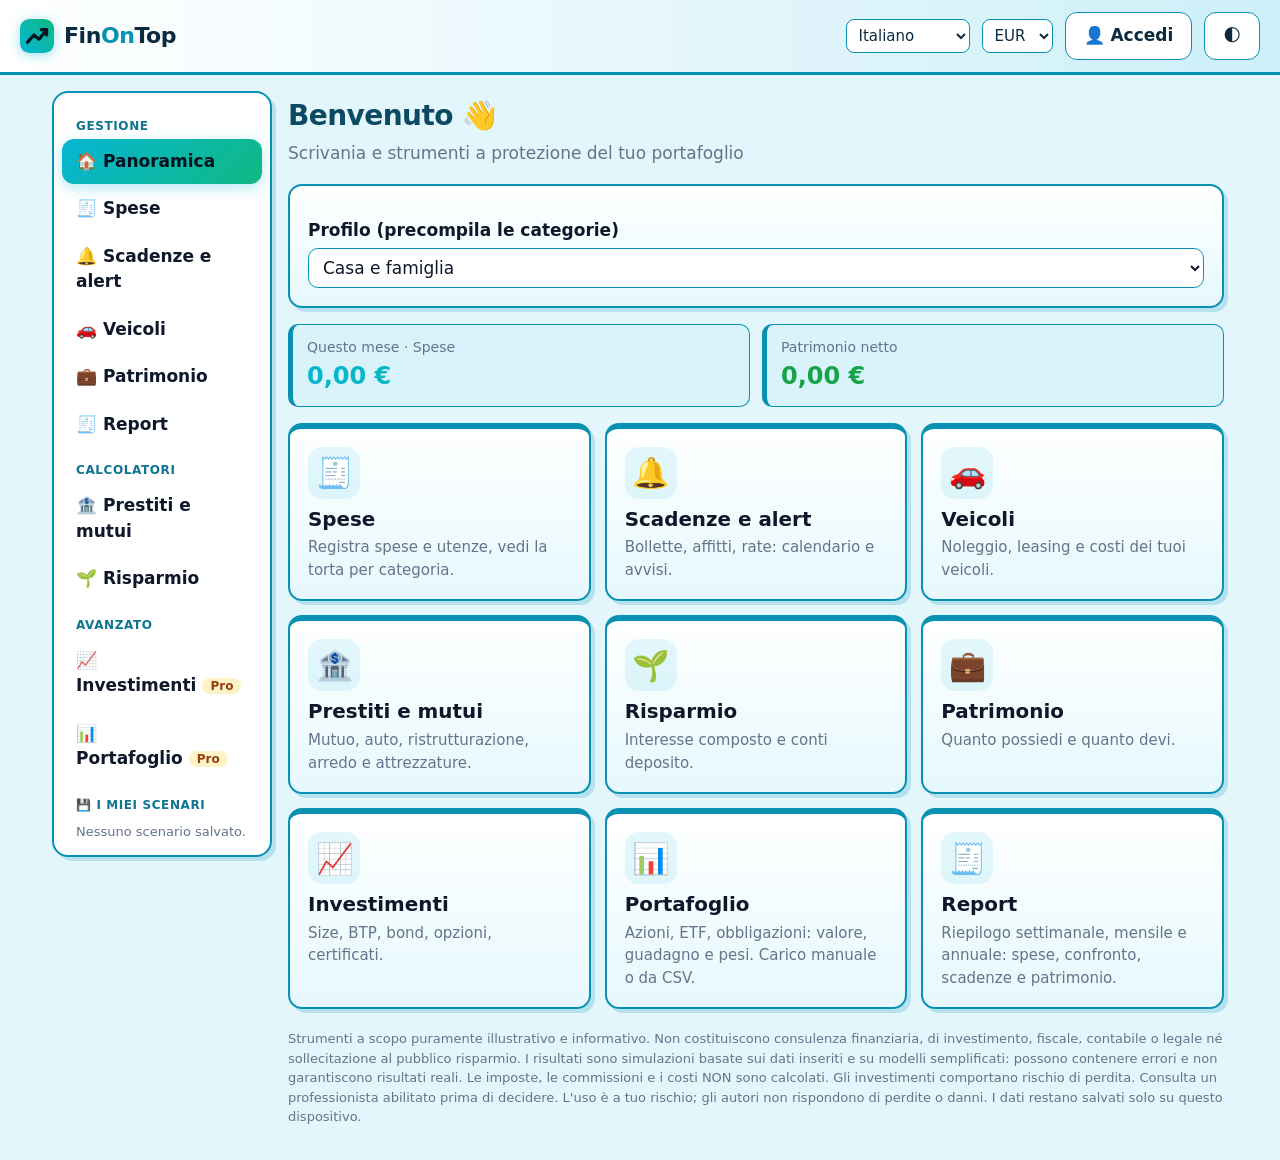
==== index.html @ a634c620 "Cache-busting asset" ====
<!doctype html>
<html lang="it"><head><meta charset="utf-8"><meta name="viewport" content="width=device-width,initial-scale=1">
<title>FinOnTop</title><link rel="icon" href="data:image/svg+xml,%3Csvg xmlns=%27http://www.w3.org/2000/svg%27 viewBox=%270 0 32 32%27%3E%3Cdefs%3E%3ClinearGradient id=%27g%27 x1=%270%27 y1=%271%27 x2=%271%27 y2=%270%27%3E%3Cstop offset=%270%27 stop-color=%27%2306b6d4%27/%3E%3Cstop offset=%271%27 stop-color=%27%2310b981%27/%3E%3C/linearGradient%3E%3C/defs%3E%3Crect width=%2732%27 height=%2732%27 rx=%279%27 fill=%27url(%23g)%27/%3E%3Cpath d=%27M7 22l6-7 5 4 7-9M20 10h5v5%27 stroke=%27%23041421%27 stroke-width=%273%27 fill=%27none%27 stroke-linecap=%27round%27 stroke-linejoin=%27round%27/%3E%3C/svg%3E"><meta name="theme-color" content="#050b16"><link rel="stylesheet" href="assets/app.css?v=20261022b"></head><body>
<header><a class="logo" href="#/home" id="logo"></a><div class="tick" aria-label="slogan"><span id="tk"></span></div>
<select id="hl" aria-label="Lingua"><option value="it">Italiano</option><option value="en">English</option><option value="es">Español</option><option value="de">Deutsch</option><option value="pl">Polski</option><option value="sv">Svenska</option><option value="nl">Nederlands</option><option value="fi">Suomi</option><option value="fr">Français</option><option value="pt">Português</option><option value="da">Dansk</option><option value="cs">Čeština</option><option value="ro">Română</option><option value="el">Ελληνικά</option><option value="hu">Magyar</option></select>
<select id="hc" aria-label="Valuta"></select><button id="ht" class="alt" aria-label="Tema">🌓</button></header>
<div class="layout"><nav id="nav"></nav><main id="main"></main></div>
<script src="assets/config.js?v=20261022b"></script><script src="assets/i18n.js?v=20261022b"></script><script src="assets/i18n_es_de.js?v=20261022b"></script><script src="assets/i18n_more.js?v=20261022b"></script><script src="assets/i18n_more2.js?v=20261022b"></script><script src="assets/i18n_pac.js?v=20261022b"></script><script src="assets/i18n_port.js?v=20261022b"></script><script src="assets/i18n_rep.js?v=20261022b"></script><script src="assets/i18n_opt.js?v=20261022b"></script><script src="assets/i18n_veh.js?v=20261022b"></script><script src="assets/core.js?v=20261022b"></script><script src="assets/ui.js?v=20261022b"></script><script src="assets/modules.js?v=20261022b"></script><script src="assets/cloud.js?v=20261022b"></script>
<script>
const ORDER = [['grp_base', ['home', 'spese', 'scadenze', 'veicoli', 'patrimonio', 'report']], ['grp_calc', ['prestiti', 'risparmio']], ['grp_adv', ['invest', 'portafoglio']]];
const CURS = ['EUR', 'USD', 'GBP', 'CHF', 'JPY', 'CAD', 'AUD', 'BRL', 'SEK', 'PLN'];

function checkAlerts() {
  if (!('Notification' in window) || Notification.permission !== 'granted') return;
  const s = State.get(), today = todayISO();
  s.deadlines.forEach(x => {
    const d = daysUntil(x);
    if (d.days >= 0 && d.days <= x.alert && s.notified[x.id] !== today) {
      new Notification(APP_NAME + ' · ' + x.title, { body: Core.iso(d.date) + (x.amt ? ' · ' + fmt(x.amt) : '') });
      s.notified[x.id] = today; State.save();
    }
  });
}

const SAVABLE = ['prestiti', 'risparmio', 'invest'];
let pendingScen = null, barObs = null;

function applyScen(sc) {
  const main = $('main');
  if (sc.tab) { const b = main.querySelector('[data-tab="' + sc.tab + '"]'); if (b && !b.classList.contains('on')) b.click(); }
  const els = [...main.querySelectorAll('select[id],input[type=number][id]')];
  [...els.filter(e => e.tagName === 'SELECT'), ...els.filter(e => e.tagName !== 'SELECT')].forEach(e => {
    if (!(e.id in sc.vals)) return;
    e.value = sc.vals[e.id]; e.dispatchEvent(new Event(e.tagName === 'SELECT' ? 'change' : 'input'));
  });
  if (sc.ty) { const b = main.querySelector('[data-ty="' + sc.ty + '"]'); if (b) b.click(); }
}

function saveScen(mod) {
  const main = $('main'), name = $('scn').value.trim().slice(0, 60);
  if (!name) { $('scn').focus(); return; }
  const vals = {};
  main.querySelectorAll('select[id],input[type=number][id]').forEach(e => { vals[e.id] = e.value; });
  const tb = main.querySelector('[data-tab].on'), ty = main.querySelector('[data-ty].on');
  const s = State.get(); (s.scen = s.scen || []).push({ id: uid(), name, mod, tab: tb ? tb.dataset.tab : '', ty: ty ? ty.dataset.ty : '', vals });
  State.save(); $('scm').textContent = t('sc_saved'); $('scn').value = ''; renderNav(mod);
}

function renderNav(cur) {
  const sc = State.get().scen || [];
  $('nav').innerHTML = ORDER.map(([g, ids]) => `<small>${t(g)}</small>` + ids.map(i => `<a href="#/${i}" class="${i === cur ? 'on' : ''}">${Modules[i].icon} ${t(i)}${Modules[i].adv ? '<span class="tag">Pro</span>' : ''}</a>`).join('')).join('') +
    `<small>💾 ${t('sc_title')}</small>` + (sc.length ? sc.map(x => `<a href="#/${x.mod}" data-sc="${x.id}" class="sc">${esc(x.name)} <button class="alt scx" data-del="${x.id}" aria-label="${esc(t('sc_del'))}">✕</button></a>`).join('') : `<span class="scemp">${t('sc_empty')}</span>`);
  $('nav').querySelectorAll('[data-sc]').forEach(a => a.onclick = e => {
    e.preventDefault();
    if (e.target.dataset.del) { const s = State.get(); s.scen = s.scen.filter(x => x.id !== e.target.dataset.del); State.save(); renderNav(cur); return; }
    pendingScen = sc.find(x => x.id === a.dataset.sc);
    if (location.hash === '#/' + pendingScen.mod) route(); else location.hash = '#/' + pendingScen.mod;
  });
}

function route() {
  const id = (location.hash.replace('#/', '') || 'home');
  const m = Modules[id] || Modules.home, cur = Modules[id] ? id : 'home';
  renderNav(cur); Cloud.ui();
  $('tk').textContent = t('tagline');
  const main = $('main'); m.render(main);
  const addBar = () => {
    if (!SAVABLE.includes(cur) || $('scn')) return;
    main.insertAdjacentHTML('beforeend', `<div class="card noprint" id="scbar"><b>💾 ${t('sc_save')}</b><div class="row"><input type="text" id="scn" maxlength="60" placeholder="${esc(t('sc_name'))}"><button id="scb">${t('sc_save')}</button></div><p class="sub" id="scm"></p></div>`);
    $('scb').onclick = () => saveScen(cur);
  };
  if (barObs) barObs.disconnect();
  barObs = new MutationObserver(addBar); barObs.observe(main, { childList: true });
  addBar();
  if (!main.querySelector('.disc')) main.insertAdjacentHTML('beforeend', `<p class="disc">${t('disc')}</p>`);
  if (pendingScen && pendingScen.mod === cur) { const sc = pendingScen; pendingScen = null; applyScen(sc); }
}

$('logo').innerHTML = '<svg class="lg" viewBox="0 0 32 32" aria-hidden="true"><defs><linearGradient id="lgg" x1="0" y1="1" x2="1" y2="0"><stop offset="0" stop-color="#06b6d4"/><stop offset="1" stop-color="#10b981"/></linearGradient></defs><rect width="32" height="32" rx="9" fill="url(#lgg)"/><path d="M7 22l6-7 5 4 7-9M20 10h5v5" stroke="#041421" stroke-width="3" fill="none" stroke-linecap="round" stroke-linejoin="round"/></svg><span>' + APP_NAME.replace(/^(Fin)(On)(Top)$/, '$1<em>$2</em>$3') + '</span>';
$('hc').innerHTML = CURS.map(c => `<option>${c}</option>`).join('');
document.documentElement.dataset.theme = State.get().theme;
$('ht').onclick = () => { const s = State.get(); s.theme = s.theme === 'dark' ? 'light' : 'dark'; document.documentElement.dataset.theme = s.theme; State.save(); route(); };
$('hl').value = State.get().lang; $('hc').value = State.get().cur;
$('hl').onchange = e => { State.get().lang = e.target.value; document.documentElement.lang = e.target.value; State.save(); route(); };
$('hc').onchange = e => { State.get().cur = e.target.value; State.save(); route(); };
document.documentElement.lang = State.get().lang;
addEventListener('hashchange', route);
Cloud.init(); route(); checkAlerts(); setInterval(checkAlerts, 3600000);
</script></body></html>
---- assets/app.css ----
:root{--inp:#fff;--res:#f0f9ff;--tab:#e2e8f0;--bg:#f4f7fb;--card:#fff;--ink:#0f172a;--mut:#64748b;--brand:#0ea5e9;--brand2:#0369a1;--navy:#0b1f3a;--line:#e2e8f0;--ok:#16a34a;--bad:#dc2626;--warn:#f59e0b}
*{box-sizing:border-box}
body{margin:0;font:17px/1.5 system-ui,"Segoe UI",sans-serif;background:var(--bg);color:var(--ink)}
header{background:linear-gradient(90deg,var(--navy),var(--brand2));color:#fff;padding:12px 20px;display:flex;gap:12px;align-items:center;flex-wrap:wrap;position:sticky;top:0;z-index:5}
header .logo{font-weight:800;font-size:22px;color:#fff;text-decoration:none;margin-right:auto}
header select{font-size:15px;padding:6px 8px;border-radius:8px;border:0}
.layout{display:flex;max-width:1200px;margin:0 auto}
nav{width:220px;padding:16px 8px;flex-shrink:0}
nav a{display:block;padding:10px 14px;border-radius:12px;color:var(--ink);text-decoration:none;font-weight:600;margin-bottom:2px}
nav a:hover{background:#e0f2fe}nav a.on{background:var(--brand);color:#fff}
nav small{display:block;color:var(--mut);margin:14px 14px 4px;font-size:12px;text-transform:uppercase;letter-spacing:.05em}
main{flex:1;padding:20px 16px;min-width:0}
h1{margin:0 0 4px;font-size:28px}.sub{color:var(--mut);margin:0 0 18px}
.card{background:var(--card);border:1px solid var(--line);border-radius:16px;padding:18px;margin-bottom:16px;box-shadow:0 2px 8px #0f172a0d}
.cols{display:grid;gap:16px;grid-template-columns:repeat(auto-fit,minmax(300px,1fr))}
.tiles{display:grid;gap:14px;grid-template-columns:repeat(auto-fill,minmax(230px,1fr))}
a.tile{display:block;background:var(--card);border:1px solid var(--line);border-radius:16px;padding:18px;color:inherit;text-decoration:none;box-shadow:0 2px 8px #0f172a0d}
a.tile:hover{border-color:var(--brand);transform:translateY(-2px)}
.tile .ic{font-size:30px}.tile h3{margin:6px 0 2px}.tile p{margin:0;color:var(--mut);font-size:15px}
.tag{font-size:12px;background:#fef3c7;color:#92400e;border-radius:8px;padding:1px 8px;margin-left:6px;vertical-align:middle}
label{display:block;font-weight:600;margin:14px 0 4px}
.row{display:flex;gap:12px;align-items:center}
input,select{font:inherit}
input[type=number],input[type=text],input[type=date],input[type=month],select.f{padding:8px 10px;border:1px solid var(--line);border-radius:10px;width:100%;background:var(--inp);color:var(--ink)}
.row input[type=number]{width:150px;flex-shrink:0;font-size:19px}
input[type=range]{flex:1;height:34px;accent-color:var(--brand)}
.res{display:grid;gap:12px;grid-template-columns:repeat(auto-fit,minmax(170px,1fr));margin:16px 0}
.res div{background:var(--res);border-radius:12px;padding:12px 14px;color:var(--mut);font-size:14px}
.res b{display:block;font-size:24px;color:var(--brand2)}.res b.bad{color:var(--bad)}.res b.ok{color:var(--ok)}
.answer{background:linear-gradient(135deg,#e0f2fe,#f0fdf4);border-radius:14px;padding:14px 16px;font-size:18px;margin:14px 0}
button,.btn{font:inherit;font-weight:600;padding:10px 18px;border:0;border-radius:12px;background:var(--brand);color:#fff;cursor:pointer}
button.alt{background:var(--tab);color:var(--ink)}button.del{background:none;color:var(--bad);padding:2px 8px}
.tabs{display:flex;gap:6px;flex-wrap:wrap;margin-bottom:14px}.tabs button{background:var(--tab);color:var(--ink)}.tabs button.on{background:var(--brand);color:#fff}
canvas{width:100%;display:block}
table{width:100%;border-collapse:collapse;font-size:15px}th,td{padding:7px 6px;border-bottom:1px solid var(--line);text-align:right}th:first-child,td:first-child{text-align:left}
.legend{display:flex;flex-wrap:wrap;gap:6px 14px;font-size:14px;margin-top:8px}.legend i{display:inline-block;width:12px;height:12px;border-radius:3px;margin-right:5px}
.disc{font-size:13px;color:var(--mut);margin-top:20px}
.due{color:var(--bad);font-weight:700}.soon{color:var(--warn);font-weight:700}
@media(max-width:800px){.layout{display:block}nav{width:auto;display:flex;overflow-x:auto;padding:8px}nav a{white-space:nowrap}nav small{display:none}}
@media print{header,nav,button,.noprint{display:none!important}body{background:var(--inp);color:var(--ink)}.card{box-shadow:none;break-inside:avoid}}

[data-theme=dark]{--bg:#0a1220;--card:#111c2e;--ink:#e6edf7;--mut:#8fa3bf;--line:#1f2f48;--inp:#0d1828;--res:#0d1828;--tab:#1b2a42;--brand:#22d3ee;--brand2:#38bdf8;--navy:#050b16;--ok:#22c55e;--bad:#ef4444}
[data-theme=dark] nav a:hover{background:#1b2a42}[data-theme=dark] .answer{background:linear-gradient(135deg,#0d2a3f,#0d2a22)}[data-theme=dark] .tag{background:#3b2f0b;color:#fbbf24}[data-theme=dark] button{color:#04121f}[data-theme=dark] .tabs button:not(.on),[data-theme=dark] button.alt{color:var(--ink)}


/* restyle v2 */
:root{--grad:linear-gradient(135deg,#06b6d4,#10b981);--brand:#0891b2;--brand2:#0e7490}
body{background:radial-gradient(900px 500px at 85% -10%,#06b6d41f,transparent 60%),radial-gradient(700px 400px at -5% 10%,#10b9811a,transparent 60%),var(--bg);background-attachment:fixed}
header{background:linear-gradient(90deg,#050b16,#0b2a3f);border-bottom:2px solid transparent;border-image:var(--grad) 1;box-shadow:0 4px 20px #0006}
header .logo{display:flex;align-items:center;gap:10px;letter-spacing:-.02em}
header .logo .lg{width:34px;height:34px;filter:drop-shadow(0 2px 6px #06b6d466)}
header .logo em{font-style:normal;color:#22d3ee}
header select{background:#ffffff14;color:#fff;border:1px solid #ffffff29}header select option{color:#0f172a}
header button.alt{background:#ffffff14;color:#fff;border:1px solid #ffffff29}
nav a{transition:.15s}nav a.on{background:var(--grad);color:#04121f;box-shadow:0 4px 14px #06b6d44d}
button,.btn{background:var(--grad);color:#04121f;box-shadow:0 2px 8px #06b6d433;transition:.15s}
button:hover{filter:brightness(1.07);transform:translateY(-1px)}
button.alt,.tabs button{background:var(--tab);color:var(--ink);box-shadow:none}
.tabs button.on{background:var(--grad);color:#04121f}
.card,a.tile{transition:.2s}.card:hover,a.tile:hover{box-shadow:0 8px 24px #06b6d41f}
a.tile{border-top:3px solid #06b6d4}a.tile:nth-child(3n+2){border-top-color:#10b981}a.tile:nth-child(3n){border-top-color:#f59e0b}
.tile .ic{display:inline-flex;width:52px;height:52px;align-items:center;justify-content:center;border-radius:14px;background:#06b6d41a}
h1{background:var(--grad);-webkit-background-clip:text;background-clip:text;color:transparent;display:inline-block;letter-spacing:-.02em}
.res b{background:var(--grad);-webkit-background-clip:text;background-clip:text;color:transparent}.res b.bad{background:none;color:var(--bad)}.res b.ok{background:none;color:var(--ok)}
.res div{border-left:3px solid #06b6d4}
input[type=range]{accent-color:#10b981}
[data-theme=dark]{--bg:#070d1a;--card:#0f1b2e}
[data-theme=dark] header{background:linear-gradient(90deg,#03070f,#0a2236)}
/* tema chiaro v3: ciano, bordi netti */
:root:not([data-theme=dark]){--bg:#e3f6fb;--card:#fff;--line:#0e7490;--res:#d9f3fa;--inp:#fff;--tab:#cdeef7;--brand:#0891b2;--brand2:#0e7490}
:root:not([data-theme=dark]) body{background:#e3f6fb}
:root:not([data-theme=dark]) header{background:linear-gradient(90deg,#ffffff,#cdeff8);color:#0b2a3f;border-bottom:3px solid #0891b2;box-shadow:none;border-image:none}
:root:not([data-theme=dark]) header .logo,:root:not([data-theme=dark]) header .logo span{color:#0b2a3f}
:root:not([data-theme=dark]) header .logo em{color:#0891b2}
:root:not([data-theme=dark]) header select,:root:not([data-theme=dark]) header button.alt{background:#fff;color:#0b2a3f;border:1.5px solid #0891b2}
:root:not([data-theme=dark]) nav{background:#fff;border:2px solid #0891b2;border-radius:16px;margin:16px 0 16px 12px;padding:10px 8px;align-self:flex-start;box-shadow:4px 4px 0 #0891b233}
:root:not([data-theme=dark]) nav a:hover{background:#d9f3fa}
:root:not([data-theme=dark]) nav small{color:#0e7490;font-weight:700}
:root:not([data-theme=dark]) .card,:root:not([data-theme=dark]) a.tile{background:linear-gradient(180deg,#fff 0%,#e6f8fd 100%);border:2px solid #0891b2;border-radius:14px;box-shadow:4px 4px 0 #0891b233}
:root:not([data-theme=dark]) a.tile{border-top-width:6px}
:root:not([data-theme=dark]) .card:hover,:root:not([data-theme=dark]) a.tile:hover{box-shadow:6px 6px 0 #0891b24d}
:root:not([data-theme=dark]) .res div{background:#d9f3fa;border:1.5px solid #0891b2;border-left-width:5px;border-radius:10px}
:root:not([data-theme=dark]) .answer{background:#e6fbf3;border:2px solid #10b981;border-radius:12px}
:root:not([data-theme=dark]) input[type=number],:root:not([data-theme=dark]) input[type=text],:root:not([data-theme=dark]) input[type=date],:root:not([data-theme=dark]) input[type=month],:root:not([data-theme=dark]) select.f{border:1.5px solid #0891b2;background:#fff}
:root:not([data-theme=dark]) table th,:root:not([data-theme=dark]) table td{border-bottom:1px solid #9bd7e6}
:root:not([data-theme=dark]) h1{background:none;color:#0b4a63}
@media(max-width:800px){:root:not([data-theme=dark]) nav{margin:8px;box-shadow:none}}
/* layout: parametri a sinistra, grafici in diretta a destra */
.grid2{display:grid;grid-template-columns:minmax(290px,400px) minmax(0,1fr);gap:26px;align-items:start}
.grid2 .out{position:sticky;top:84px;min-width:0}
.grid2 .out .res{margin-top:0}
.after{margin-top:12px}
@media(max-width:900px){.grid2{display:block}.grid2 .out{position:sticky;top:64px;z-index:4;background:var(--card);border-bottom:2px solid var(--brand);margin:-8px -4px 12px;padding:8px 4px 6px}.grid2 .out .res{display:none}.grid2 .out .answer{font-size:15px;margin:6px 0}}
.tick{flex:1 1 200px;max-width:420px;overflow:hidden;white-space:nowrap;font-weight:600;font-size:14px;color:#67e8f9;mask-image:linear-gradient(90deg,transparent,#000 8%,#000 92%,transparent);-webkit-mask-image:linear-gradient(90deg,transparent,#000 8%,#000 92%,transparent)}
.tick span{display:inline-block;padding-left:100%;animation:tickmove 16s linear infinite}
.tick:hover span{animation-play-state:paused}
:root:not([data-theme=dark]) .tick{color:#0e7490}
@keyframes tickmove{to{transform:translateX(-100%)}}
@media (prefers-reduced-motion:reduce){.tick span{animation:none;padding-left:0}.tick{white-space:normal}}
@media (max-width:700px){.tick{order:5;flex-basis:100%;max-width:none}}

header .logo{margin-right:0}.tick{margin-right:auto}

.print-only{display:none}@media print{.print-only{display:block}}

.sc{display:flex;justify-content:space-between;align-items:center;gap:6px;font-weight:500!important;font-size:14px}.scx{padding:0 6px!important;min-width:0!important;line-height:1.4;font-size:12px;box-shadow:none!important}.scemp{display:block;padding:4px 14px;color:var(--mut);font-size:13px}@media(max-width:800px){.scemp{display:none}}
.xbox{background:var(--res);border:1px dashed var(--brand);border-radius:12px;padding:10px 12px;margin:12px 0}

#accd{border:1px solid var(--line);border-radius:14px;padding:20px;max-width:380px;width:90%;background:var(--card);color:var(--ink)}#accd::backdrop{background:rgba(0,0,0,.55)}#accd input{width:100%;margin:4px 0 10px}#accd .row{display:flex;gap:8px;flex-wrap:wrap}#hu{max-width:150px;overflow:hidden;text-overflow:ellipsis;white-space:nowrap}
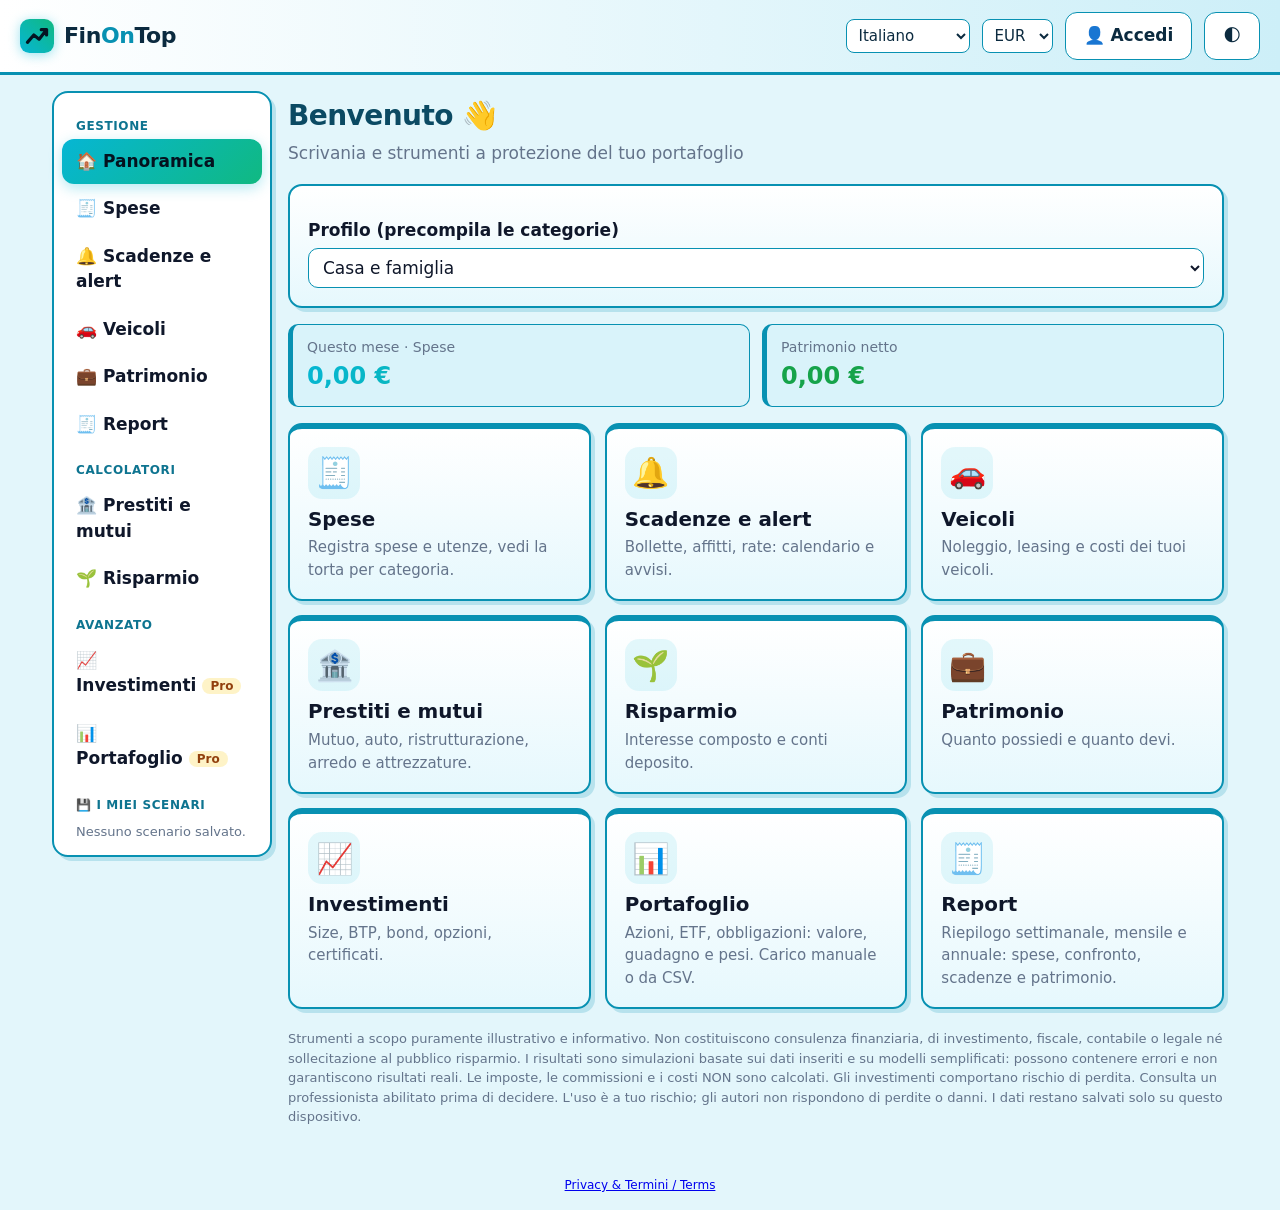
==== commit 51edd458: "Bozza privacy e termini (IT/EN), link nel footer" ====
--- a/index.html
+++ b/index.html
@@ -5,6 +5,7 @@
 <select id="hl" aria-label="Lingua"><option value="it">Italiano</option><option value="en">English</option><option value="es">Español</option><option value="de">Deutsch</option><option value="pl">Polski</option><option value="sv">Svenska</option><option value="nl">Nederlands</option><option value="fi">Suomi</option><option value="fr">Français</option><option value="pt">Português</option><option value="da">Dansk</option><option value="cs">Čeština</option><option value="ro">Română</option><option value="el">Ελληνικά</option><option value="hu">Magyar</option></select>
 <select id="hc" aria-label="Valuta"></select><button id="ht" class="alt" aria-label="Tema">🌓</button></header>
 <div class="layout"><nav id="nav"></nav><main id="main"></main></div>
+<p style="text-align:center;font-size:12px;margin:16px"><a href="legal.html">Privacy &amp; Termini / Terms</a></p>
 <script src="assets/config.js?v=20261022b"></script><script src="assets/i18n.js?v=20261022b"></script><script src="assets/i18n_es_de.js?v=20261022b"></script><script src="assets/i18n_more.js?v=20261022b"></script><script src="assets/i18n_more2.js?v=20261022b"></script><script src="assets/i18n_pac.js?v=20261022b"></script><script src="assets/i18n_port.js?v=20261022b"></script><script src="assets/i18n_rep.js?v=20261022b"></script><script src="assets/i18n_opt.js?v=20261022b"></script><script src="assets/i18n_veh.js?v=20261022b"></script><script src="assets/core.js?v=20261022b"></script><script src="assets/ui.js?v=20261022b"></script><script src="assets/modules.js?v=20261022b"></script><script src="assets/cloud.js?v=20261022b"></script>
 <script>
 const ORDER = [['grp_base', ['home', 'spese', 'scadenze', 'veicoli', 'patrimonio', 'report']], ['grp_calc', ['prestiti', 'risparmio']], ['grp_adv', ['invest', 'portafoglio']]];
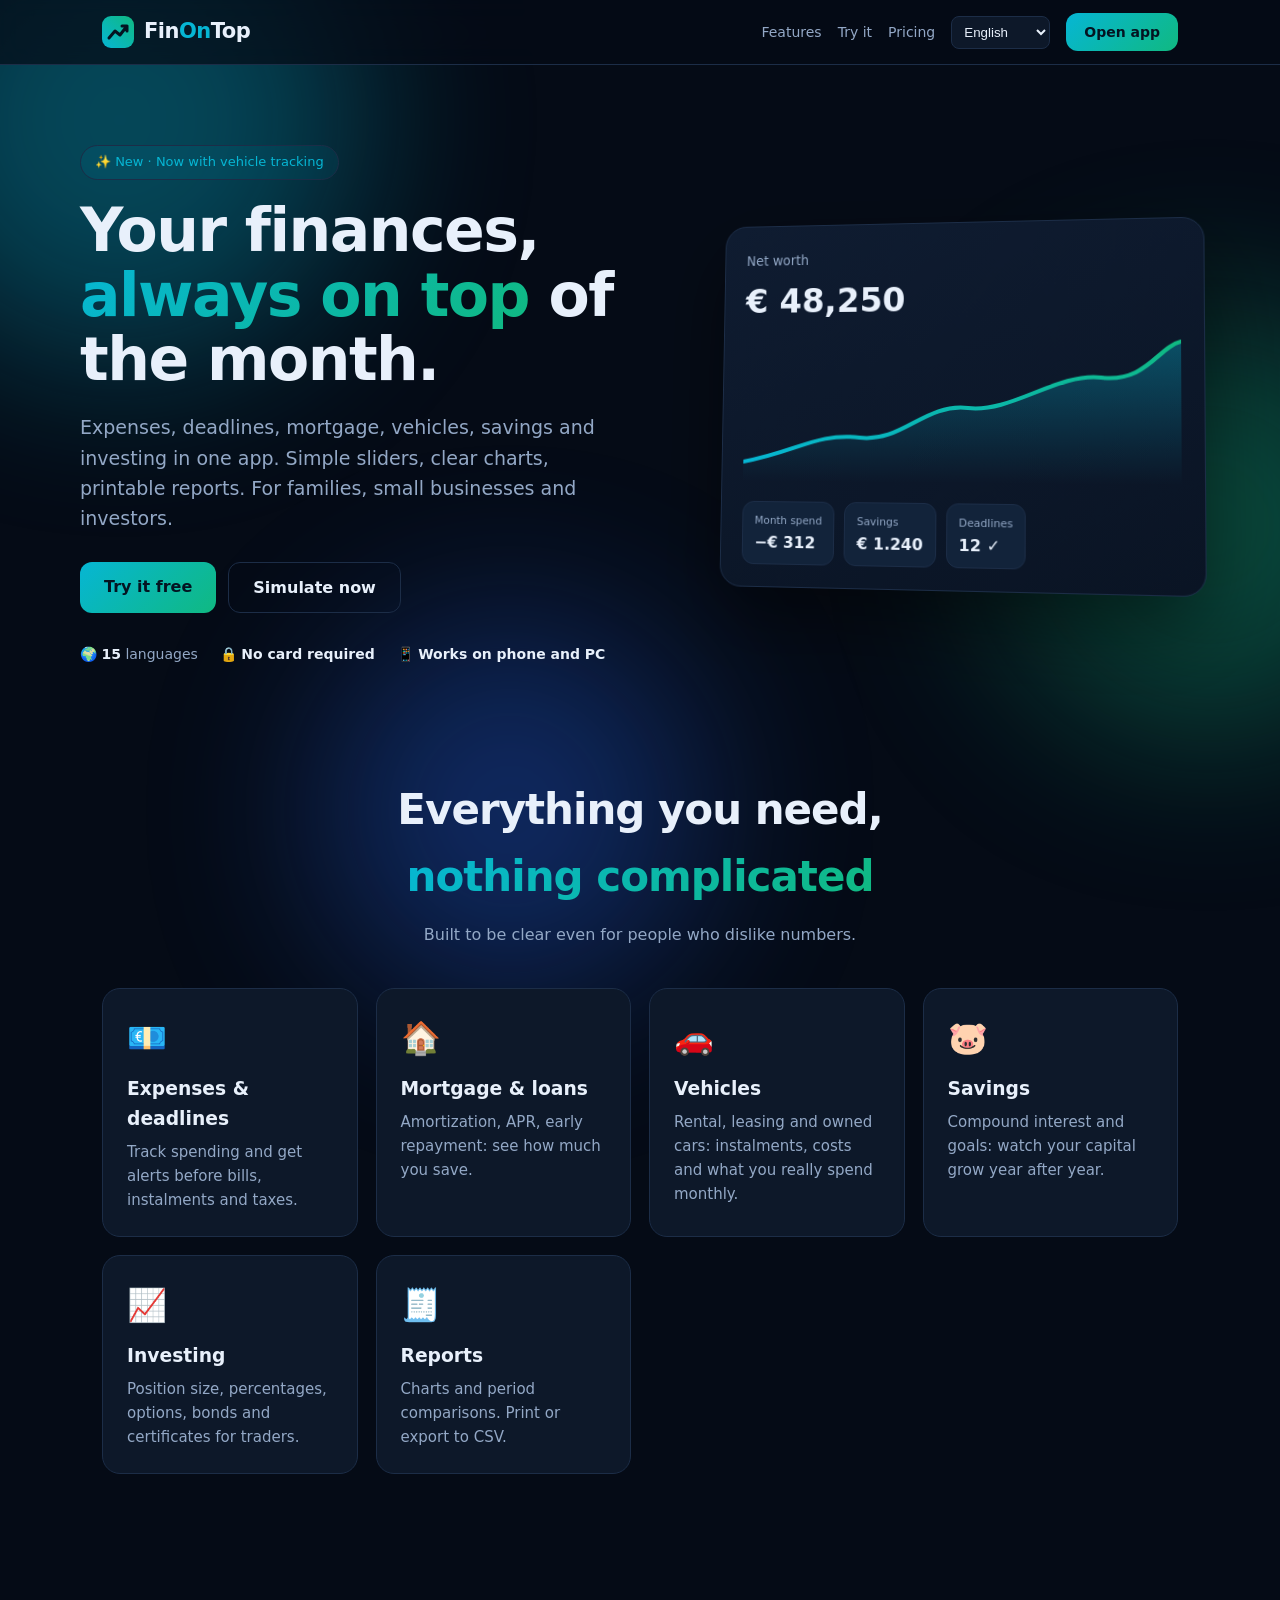
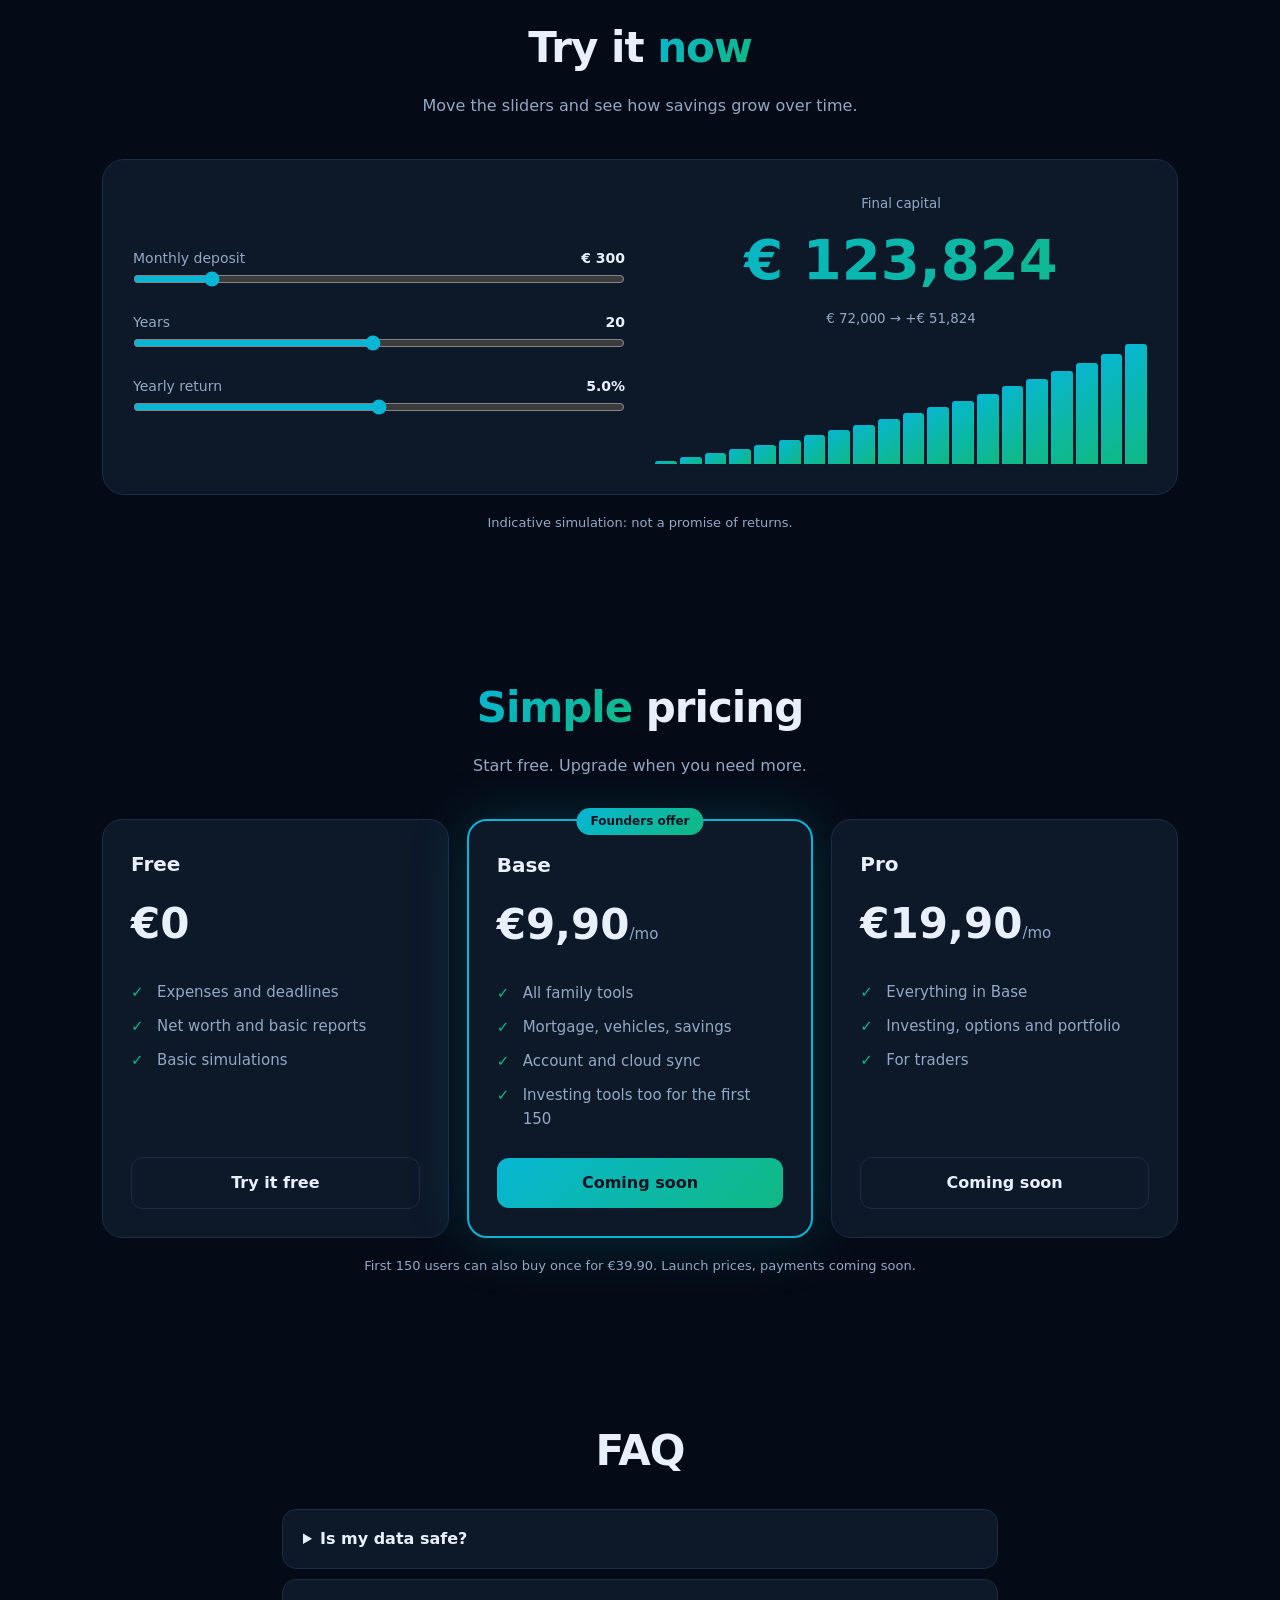
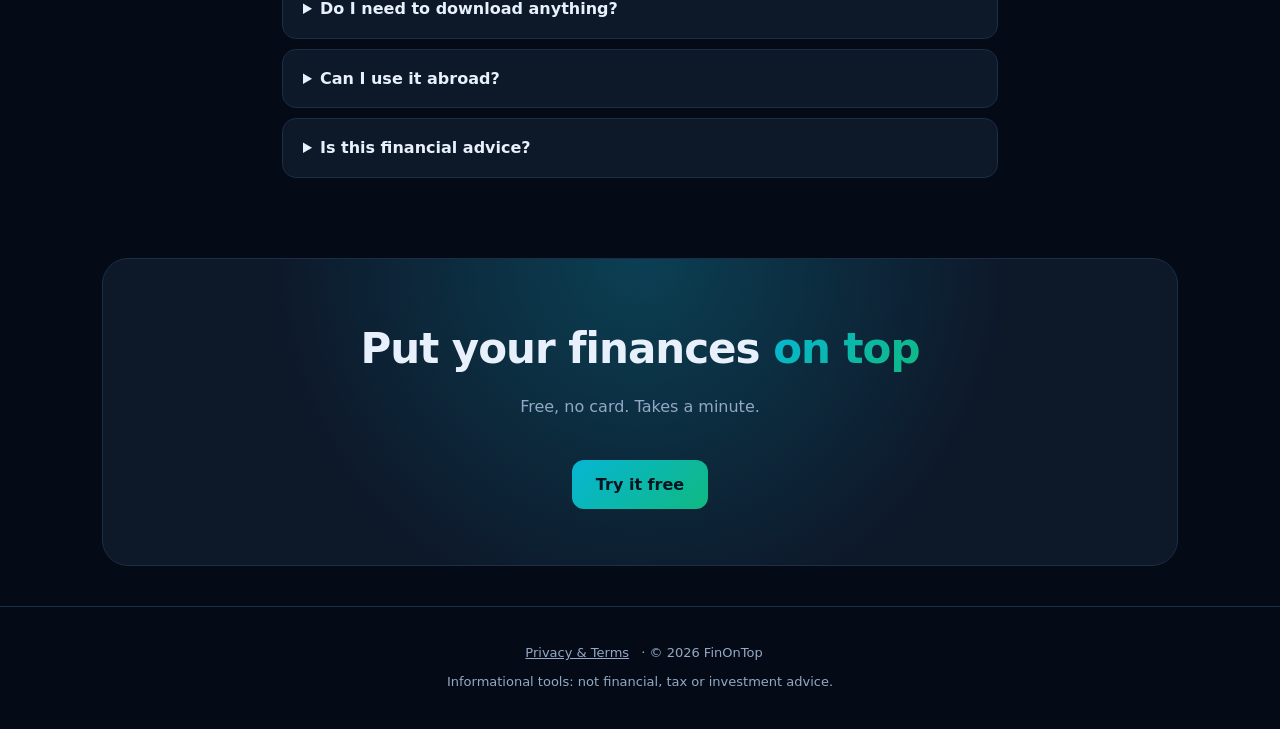
==== commit ef6d49d6: "Landing page multilingua; app spostata in /app" ====
--- a/index.html
+++ b/index.html
@@ -1,93 +1,146 @@
 <!doctype html>
 <html lang="it"><head><meta charset="utf-8"><meta name="viewport" content="width=device-width,initial-scale=1">
-<title>FinOnTop</title><link rel="icon" href="data:image/svg+xml,%3Csvg xmlns=%27http://www.w3.org/2000/svg%27 viewBox=%270 0 32 32%27%3E%3Cdefs%3E%3ClinearGradient id=%27g%27 x1=%270%27 y1=%271%27 x2=%271%27 y2=%270%27%3E%3Cstop offset=%270%27 stop-color=%27%2306b6d4%27/%3E%3Cstop offset=%271%27 stop-color=%27%2310b981%27/%3E%3C/linearGradient%3E%3C/defs%3E%3Crect width=%2732%27 height=%2732%27 rx=%279%27 fill=%27url(%23g)%27/%3E%3Cpath d=%27M7 22l6-7 5 4 7-9M20 10h5v5%27 stroke=%27%23041421%27 stroke-width=%273%27 fill=%27none%27 stroke-linecap=%27round%27 stroke-linejoin=%27round%27/%3E%3C/svg%3E"><meta name="theme-color" content="#050b16"><link rel="stylesheet" href="assets/app.css?v=20261022b"></head><body>
-<header><a class="logo" href="#/home" id="logo"></a><div class="tick" aria-label="slogan"><span id="tk"></span></div>
-<select id="hl" aria-label="Lingua"><option value="it">Italiano</option><option value="en">English</option><option value="es">Español</option><option value="de">Deutsch</option><option value="pl">Polski</option><option value="sv">Svenska</option><option value="nl">Nederlands</option><option value="fi">Suomi</option><option value="fr">Français</option><option value="pt">Português</option><option value="da">Dansk</option><option value="cs">Čeština</option><option value="ro">Română</option><option value="el">Ελληνικά</option><option value="hu">Magyar</option></select>
-<select id="hc" aria-label="Valuta"></select><button id="ht" class="alt" aria-label="Tema">🌓</button></header>
-<div class="layout"><nav id="nav"></nav><main id="main"></main></div>
-<p style="text-align:center;font-size:12px;margin:16px"><a href="legal.html">Privacy &amp; Termini / Terms</a></p>
-<script src="assets/config.js?v=20261022b"></script><script src="assets/i18n.js?v=20261022b"></script><script src="assets/i18n_es_de.js?v=20261022b"></script><script src="assets/i18n_more.js?v=20261022b"></script><script src="assets/i18n_more2.js?v=20261022b"></script><script src="assets/i18n_pac.js?v=20261022b"></script><script src="assets/i18n_port.js?v=20261022b"></script><script src="assets/i18n_rep.js?v=20261022b"></script><script src="assets/i18n_opt.js?v=20261022b"></script><script src="assets/i18n_veh.js?v=20261022b"></script><script src="assets/core.js?v=20261022b"></script><script src="assets/ui.js?v=20261022b"></script><script src="assets/modules.js?v=20261022b"></script><script src="assets/cloud.js?v=20261022b"></script>
+<title>FinOnTop · Spese, mutuo, investimenti. Tutto sotto controllo.</title>
+<meta name="description" content="FinOnTop: l'app per famiglie, piccole attività e investitori. Spese, scadenze, mutuo, veicoli, risparmio e investimenti con simulazioni e grafici. 15 lingue.">
+<meta name="theme-color" content="#050b16">
+<link rel="icon" href="data:image/svg+xml,%3Csvg xmlns=%27http://www.w3.org/2000/svg%27 viewBox=%270 0 32 32%27%3E%3Cdefs%3E%3ClinearGradient id=%27g%27 x1=%270%27 y1=%271%27 x2=%271%27 y2=%270%27%3E%3Cstop offset=%270%27 stop-color=%27%2306b6d4%27/%3E%3Cstop offset=%271%27 stop-color=%27%2310b981%27/%3E%3C/linearGradient%3E%3C/defs%3E%3Crect width=%2732%27 height=%2732%27 rx=%279%27 fill=%27url(%23g)%27/%3E%3Cpath d=%27M7 22l6-7 5 4 7-9M20 10h5v5%27 stroke=%27%23041421%27 stroke-width=%273%27 fill=%27none%27 stroke-linecap=%27round%27 stroke-linejoin=%27round%27/%3E%3C/svg%3E">
+<style>
+*{box-sizing:border-box;margin:0}html{scroll-behavior:smooth}
+:root{--bg:#050b16;--card:#0d1829;--line:#1c2d47;--ink:#e8f0fb;--mut:#93a8c6;--c1:#06b6d4;--c2:#10b981;--grad:linear-gradient(135deg,#06b6d4,#10b981)}
+body{font:16px/1.6 system-ui,-apple-system,Segoe UI,Roboto,sans-serif;background:var(--bg);color:var(--ink);overflow-x:hidden}
+a{color:inherit;text-decoration:none}
+.orb{position:fixed;border-radius:50%;filter:blur(90px);opacity:.35;z-index:-1;animation:fl 14s ease-in-out infinite alternate}
+.o1{width:480px;height:480px;background:#06b6d4;top:-120px;left:-120px}.o2{width:420px;height:420px;background:#10b981;top:35%;right:-140px;animation-delay:-5s}.o3{width:380px;height:380px;background:#2563eb;bottom:-100px;left:25%;animation-delay:-9s}
+@keyframes fl{to{transform:translate(60px,50px) scale(1.15)}}
+.w{max-width:1120px;margin:0 auto;padding:0 22px}
+nav{position:sticky;top:0;z-index:10;backdrop-filter:blur(14px);background:rgba(5,11,22,.7);border-bottom:1px solid var(--line)}
+nav .w{display:flex;align-items:center;gap:16px;height:64px}
+.logo{display:flex;align-items:center;gap:10px;font-weight:800;font-size:21px;letter-spacing:-.5px}.logo em{font-style:normal;color:var(--c1)}
+.sp{flex:1}
+nav a.l{color:var(--mut);font-size:14px}nav a.l:hover{color:#fff}
+select{background:var(--card);color:var(--ink);border:1px solid var(--line);border-radius:8px;padding:7px 8px}
+.btn{display:inline-block;padding:12px 24px;border-radius:12px;font-weight:700;background:var(--grad);color:#041421;border:0;cursor:pointer;font-size:16px;transition:transform .2s,box-shadow .2s}
+.btn:hover{transform:translateY(-2px);box-shadow:0 10px 30px rgba(6,182,212,.35)}
+.btn.g{background:transparent;color:var(--ink);border:1px solid var(--line)}.btn.g:hover{box-shadow:none;border-color:var(--c1)}
+.hero{padding:80px 0 40px;display:grid;grid-template-columns:1.1fr .9fr;gap:40px;align-items:center}
+.pill{display:inline-block;padding:6px 14px;border:1px solid var(--line);border-radius:99px;color:var(--c1);font-size:13px;background:rgba(6,182,212,.08);margin-bottom:18px}
+h1{font-size:clamp(34px,5.4vw,60px);line-height:1.08;letter-spacing:-1.5px;font-weight:800}
+h1 span,h2 span{background:var(--grad);-webkit-background-clip:text;background-clip:text;color:transparent}
+.hero p.s{color:var(--mut);font-size:19px;margin:20px 0 28px;max-width:540px}
+.cta{display:flex;gap:12px;flex-wrap:wrap}
+.trust{display:flex;gap:22px;margin-top:30px;color:var(--mut);font-size:14px;flex-wrap:wrap}.trust b{color:var(--ink)}
+.dash{background:linear-gradient(160deg,#0f1c31,#0a1424);border:1px solid var(--line);border-radius:22px;padding:22px;box-shadow:0 30px 80px rgba(0,0,0,.5);transform:perspective(1000px) rotateY(-7deg) rotateX(3deg);animation:bob 6s ease-in-out infinite alternate}
+@keyframes bob{to{transform:perspective(1000px) rotateY(-3deg) rotateX(1deg) translateY(-8px)}}
+.dash small{color:var(--mut)}.dash .big{font-size:34px;font-weight:800;margin:2px 0 8px}
+.dash svg{width:100%;height:150px}
+.path{stroke-dasharray:700;stroke-dashoffset:700;animation:dr 2.4s .4s forwards ease-out}@keyframes dr{to{stroke-dashoffset:0}}
+.chips{display:flex;gap:10px;margin-top:12px;flex-wrap:wrap}.chip{background:#12233a;border:1px solid var(--line);border-radius:12px;padding:8px 12px;font-size:13px}.chip b{display:block;font-size:16px}
+section{padding:70px 0}
+h2{font-size:clamp(28px,4vw,42px);letter-spacing:-1px;text-align:center;font-weight:800}
+.sub{text-align:center;color:var(--mut);max-width:620px;margin:12px auto 40px}
+.grid{display:grid;grid-template-columns:repeat(auto-fit,minmax(240px,1fr));gap:18px}
+.card{background:var(--card);border:1px solid var(--line);border-radius:18px;padding:24px;transition:transform .25s,border-color .25s}
+.card:hover{transform:translateY(-6px);border-color:var(--c1)}
+.card .i{font-size:32px;margin-bottom:10px}.card h3{margin-bottom:6px}.card p{color:var(--mut);font-size:15px}
+.calc{display:grid;grid-template-columns:1fr 1fr;gap:30px;background:var(--card);border:1px solid var(--line);border-radius:22px;padding:30px;align-items:center}
+.calc label{display:flex;justify-content:space-between;color:var(--mut);font-size:14px;margin-top:16px}.calc label b{color:var(--ink)}
+input[type=range]{width:100%;accent-color:#06b6d4}
+.out{text-align:center}.out .n{font-size:clamp(36px,6vw,56px);font-weight:800;background:var(--grad);-webkit-background-clip:text;background-clip:text;color:transparent}
+.bars{display:flex;align-items:flex-end;gap:3px;height:120px;margin-top:14px}.bars i{flex:1;background:var(--grad);border-radius:3px 3px 0 0;min-height:2px;transition:height .3s}
+.bars i.d{background:#294468}
+.price{display:grid;grid-template-columns:repeat(auto-fit,minmax(260px,1fr));gap:18px;align-items:stretch}
+.pl{background:var(--card);border:1px solid var(--line);border-radius:20px;padding:28px;display:flex;flex-direction:column;position:relative}
+.pl.hot{border:2px solid var(--c1);box-shadow:0 0 60px rgba(6,182,212,.2)}
+.pl .tag{position:absolute;top:-13px;left:50%;transform:translateX(-50%);background:var(--grad);color:#041421;font-weight:800;font-size:12px;padding:4px 14px;border-radius:99px;white-space:nowrap}
+.pl h3{font-size:20px}.pl .pr{font-size:42px;font-weight:800;margin:10px 0 2px}.pl .pr small{font-size:15px;color:var(--mut);font-weight:400}
+.pl ul{list-style:none;padding:0;margin:16px 0 22px;flex:1}.pl li{padding:5px 0 5px 26px;position:relative;color:var(--mut);font-size:15px}.pl li:before{content:"✓";position:absolute;left:0;color:var(--c2);font-weight:800}
+.pl .btn{text-align:center}.note{text-align:center;color:var(--mut);font-size:13px;margin-top:18px}
+details{background:var(--card);border:1px solid var(--line);border-radius:14px;padding:16px 20px;margin-bottom:10px}summary{cursor:pointer;font-weight:600}details p{color:var(--mut);margin-top:10px}
+.fin{text-align:center;background:var(--card);border:1px solid var(--line);border-radius:26px;padding:56px 24px;background-image:radial-gradient(circle at 50% 0,rgba(6,182,212,.25),transparent 60%)}
+footer{padding:36px 0;color:var(--mut);font-size:13px;text-align:center;border-top:1px solid var(--line);margin-top:40px}footer a{margin:0 8px;text-decoration:underline}
+.rv{opacity:0;transform:translateY(28px);transition:all .7s}.rv.on{opacity:1;transform:none}
+@media(max-width:820px){.hero,.calc{grid-template-columns:1fr}.dash{transform:none;animation:none}nav a.l{display:none}.hero{padding-top:40px}}
+@media(prefers-reduced-motion:reduce){*{animation:none!important;transition:none!important}.path{stroke-dashoffset:0}.rv{opacity:1;transform:none}}
+</style></head><body>
+<div class="orb o1"></div><div class="orb o2"></div><div class="orb o3"></div>
+<nav><div class="w"><a class="logo" href="#"><svg width="32" height="32" viewBox="0 0 32 32"><defs><linearGradient id="a" x1="0" y1="1" x2="1" y2="0"><stop offset="0" stop-color="#06b6d4"/><stop offset="1" stop-color="#10b981"/></linearGradient></defs><rect width="32" height="32" rx="9" fill="url(#a)"/><path d="M7 22l6-7 5 4 7-9M20 10h5v5" stroke="#041421" stroke-width="3" fill="none" stroke-linecap="round" stroke-linejoin="round"/></svg><span>Fin<em>On</em>Top</span></a>
+<div class="sp"></div><a class="l" href="#f" data-i="n_f"></a><a class="l" href="#try" data-i="n_t"></a><a class="l" href="#p" data-i="n_p"></a>
+<select id="lg" aria-label="Language"><option value="it">Italiano</option><option value="en">English</option><option value="es">Español</option><option value="de">Deutsch</option><option value="fr">Français</option><option value="pt">Português</option></select>
+<a class="btn" href="app/" style="padding:8px 18px;font-size:14px" data-i="open"></a></div></nav>
+
+<main>
+<div class="w hero"><div>
+<span class="pill" data-i="pill"></span>
+<h1 data-h="h1"></h1><p class="s" data-i="sub"></p>
+<div class="cta"><a class="btn" href="app/" data-i="cta1"></a><a class="btn g" href="#try" data-i="cta2"></a></div>
+<div class="trust"><span>🌍 <b>15</b> <span data-i="t1"></span></span><span>🔒 <b data-i="t2"></b></span><span>📱 <b data-i="t3"></b></span></div></div>
+<div class="dash"><small data-i="d1"></small><div class="big" id="dn">€ 0</div>
+<svg viewBox="0 0 400 150" preserveAspectRatio="none"><defs><linearGradient id="fg" x1="0" y1="0" x2="0" y2="1"><stop offset="0" stop-color="#06b6d4" stop-opacity=".35"/><stop offset="1" stop-color="#06b6d4" stop-opacity="0"/></linearGradient></defs>
+<path d="M0 130 C50 120 70 100 110 105 S170 70 210 75 S290 40 330 45 S380 15 400 10 V150 H0Z" fill="url(#fg)"/>
+<path class="path" d="M0 130 C50 120 70 100 110 105 S170 70 210 75 S290 40 330 45 S380 15 400 10" fill="none" stroke="url(#a)" stroke-width="4" stroke-linecap="round"/></svg>
+<div class="chips"><div class="chip"><small data-i="c1"></small><b>−€ 312</b></div><div class="chip"><small data-i="c2"></small><b>€ 1.240</b></div><div class="chip"><small data-i="c3"></small><b>12 ✓</b></div></div></div></div>
+
+<section id="f"><div class="w"><h2 class="rv" data-h="fh"></h2><p class="sub rv" data-i="fs"></p>
+<div class="grid">
+<div class="card rv"><div class="i">💶</div><h3 data-i="f1"></h3><p data-i="f1d"></p></div>
+<div class="card rv"><div class="i">🏠</div><h3 data-i="f2"></h3><p data-i="f2d"></p></div>
+<div class="card rv"><div class="i">🚗</div><h3 data-i="f3"></h3><p data-i="f3d"></p></div>
+<div class="card rv"><div class="i">🐷</div><h3 data-i="f4"></h3><p data-i="f4d"></p></div>
+<div class="card rv"><div class="i">📈</div><h3 data-i="f5"></h3><p data-i="f5d"></p></div>
+<div class="card rv"><div class="i">🧾</div><h3 data-i="f6"></h3><p data-i="f6d"></p></div></div></div></section>
+
+<section id="try"><div class="w"><h2 class="rv" data-h="th"></h2><p class="sub rv" data-i="ts"></p>
+<div class="calc rv"><div>
+<label><span data-i="k1"></span><b id="v1"></b></label><input type="range" id="r1" min="0" max="2000" step="50" value="300">
+<label><span data-i="k2"></span><b id="v2"></b></label><input type="range" id="r2" min="1" max="40" value="20">
+<label><span data-i="k3"></span><b id="v3"></b></label><input type="range" id="r3" min="0" max="10" step="0.5" value="5"></div>
+<div class="out"><small style="color:var(--mut)" data-i="k4"></small><div class="n" id="res"></div><small style="color:var(--mut)" id="det"></small><div class="bars" id="bars"></div></div></div>
+<p class="note" data-i="tn"></p></div></section>
+
+<section id="p"><div class="w"><h2 class="rv" data-h="ph"></h2><p class="sub rv" data-i="ps"></p>
+<div class="price">
+<div class="pl rv"><h3>Free</h3><div class="pr">€0</div><ul><li data-i="a1"></li><li data-i="a2"></li><li data-i="a3"></li></ul><a class="btn g" href="app/" data-i="cta1"></a></div>
+<div class="pl hot rv"><span class="tag" data-i="fnd"></span><h3>Base</h3><div class="pr">€9,90<small data-i="mo"></small></div><ul><li data-i="b1"></li><li data-i="b2"></li><li data-i="b3"></li><li data-i="b4"></li></ul><a class="btn" href="app/" data-i="soon"></a></div>
+<div class="pl rv"><h3>Pro</h3><div class="pr">€19,90<small data-i="mo"></small></div><ul><li data-i="c1x"></li><li data-i="c2x"></li><li data-i="c3x"></li></ul><a class="btn g" href="app/" data-i="soon"></a></div></div>
+<p class="note" data-i="pn"></p></div></section>
+
+<section><div class="w" style="max-width:760px"><h2 class="rv" data-i="qh"></h2><br>
+<details class="rv"><summary data-i="q1"></summary><p data-i="a_1"></p></details>
+<details class="rv"><summary data-i="q2"></summary><p data-i="a_2"></p></details>
+<details class="rv"><summary data-i="q3"></summary><p data-i="a_3"></p></details>
+<details class="rv"><summary data-i="q4"></summary><p data-i="a_4"></p></details></div></section>
+
+<div class="w"><div class="fin rv"><h2 data-h="eh"></h2><p class="sub" data-i="es"></p><a class="btn" href="app/" data-i="cta1"></a></div></div>
+</main>
+<footer><div class="w"><a href="legal.html">Privacy &amp; Terms</a> · © 2026 FinOnTop<p style="margin-top:8px;max-width:640px;margin-inline:auto" data-i="disc"></p></div></footer>
+
 <script>
-const ORDER = [['grp_base', ['home', 'spese', 'scadenze', 'veicoli', 'patrimonio', 'report']], ['grp_calc', ['prestiti', 'risparmio']], ['grp_adv', ['invest', 'portafoglio']]];
-const CURS = ['EUR', 'USD', 'GBP', 'CHF', 'JPY', 'CAD', 'AUD', 'BRL', 'SEK', 'PLN'];
-
-function checkAlerts() {
-  if (!('Notification' in window) || Notification.permission !== 'granted') return;
-  const s = State.get(), today = todayISO();
-  s.deadlines.forEach(x => {
-    const d = daysUntil(x);
-    if (d.days >= 0 && d.days <= x.alert && s.notified[x.id] !== today) {
-      new Notification(APP_NAME + ' · ' + x.title, { body: Core.iso(d.date) + (x.amt ? ' · ' + fmt(x.amt) : '') });
-      s.notified[x.id] = today; State.save();
-    }
-  });
-}
-
-const SAVABLE = ['prestiti', 'risparmio', 'invest'];
-let pendingScen = null, barObs = null;
-
-function applyScen(sc) {
-  const main = $('main');
-  if (sc.tab) { const b = main.querySelector('[data-tab="' + sc.tab + '"]'); if (b && !b.classList.contains('on')) b.click(); }
-  const els = [...main.querySelectorAll('select[id],input[type=number][id]')];
-  [...els.filter(e => e.tagName === 'SELECT'), ...els.filter(e => e.tagName !== 'SELECT')].forEach(e => {
-    if (!(e.id in sc.vals)) return;
-    e.value = sc.vals[e.id]; e.dispatchEvent(new Event(e.tagName === 'SELECT' ? 'change' : 'input'));
-  });
-  if (sc.ty) { const b = main.querySelector('[data-ty="' + sc.ty + '"]'); if (b) b.click(); }
-}
-
-function saveScen(mod) {
-  const main = $('main'), name = $('scn').value.trim().slice(0, 60);
-  if (!name) { $('scn').focus(); return; }
-  const vals = {};
-  main.querySelectorAll('select[id],input[type=number][id]').forEach(e => { vals[e.id] = e.value; });
-  const tb = main.querySelector('[data-tab].on'), ty = main.querySelector('[data-ty].on');
-  const s = State.get(); (s.scen = s.scen || []).push({ id: uid(), name, mod, tab: tb ? tb.dataset.tab : '', ty: ty ? ty.dataset.ty : '', vals });
-  State.save(); $('scm').textContent = t('sc_saved'); $('scn').value = ''; renderNav(mod);
-}
-
-function renderNav(cur) {
-  const sc = State.get().scen || [];
-  $('nav').innerHTML = ORDER.map(([g, ids]) => `<small>${t(g)}</small>` + ids.map(i => `<a href="#/${i}" class="${i === cur ? 'on' : ''}">${Modules[i].icon} ${t(i)}${Modules[i].adv ? '<span class="tag">Pro</span>' : ''}</a>`).join('')).join('') +
-    `<small>💾 ${t('sc_title')}</small>` + (sc.length ? sc.map(x => `<a href="#/${x.mod}" data-sc="${x.id}" class="sc">${esc(x.name)} <button class="alt scx" data-del="${x.id}" aria-label="${esc(t('sc_del'))}">✕</button></a>`).join('') : `<span class="scemp">${t('sc_empty')}</span>`);
-  $('nav').querySelectorAll('[data-sc]').forEach(a => a.onclick = e => {
-    e.preventDefault();
-    if (e.target.dataset.del) { const s = State.get(); s.scen = s.scen.filter(x => x.id !== e.target.dataset.del); State.save(); renderNav(cur); return; }
-    pendingScen = sc.find(x => x.id === a.dataset.sc);
-    if (location.hash === '#/' + pendingScen.mod) route(); else location.hash = '#/' + pendingScen.mod;
-  });
-}
-
-function route() {
-  const id = (location.hash.replace('#/', '') || 'home');
-  const m = Modules[id] || Modules.home, cur = Modules[id] ? id : 'home';
-  renderNav(cur); Cloud.ui();
-  $('tk').textContent = t('tagline');
-  const main = $('main'); m.render(main);
-  const addBar = () => {
-    if (!SAVABLE.includes(cur) || $('scn')) return;
-    main.insertAdjacentHTML('beforeend', `<div class="card noprint" id="scbar"><b>💾 ${t('sc_save')}</b><div class="row"><input type="text" id="scn" maxlength="60" placeholder="${esc(t('sc_name'))}"><button id="scb">${t('sc_save')}</button></div><p class="sub" id="scm"></p></div>`);
-    $('scb').onclick = () => saveScen(cur);
-  };
-  if (barObs) barObs.disconnect();
-  barObs = new MutationObserver(addBar); barObs.observe(main, { childList: true });
-  addBar();
-  if (!main.querySelector('.disc')) main.insertAdjacentHTML('beforeend', `<p class="disc">${t('disc')}</p>`);
-  if (pendingScen && pendingScen.mod === cur) { const sc = pendingScen; pendingScen = null; applyScen(sc); }
-}
-
-$('logo').innerHTML = '<svg class="lg" viewBox="0 0 32 32" aria-hidden="true"><defs><linearGradient id="lgg" x1="0" y1="1" x2="1" y2="0"><stop offset="0" stop-color="#06b6d4"/><stop offset="1" stop-color="#10b981"/></linearGradient></defs><rect width="32" height="32" rx="9" fill="url(#lgg)"/><path d="M7 22l6-7 5 4 7-9M20 10h5v5" stroke="#041421" stroke-width="3" fill="none" stroke-linecap="round" stroke-linejoin="round"/></svg><span>' + APP_NAME.replace(/^(Fin)(On)(Top)$/, '$1<em>$2</em>$3') + '</span>';
-$('hc').innerHTML = CURS.map(c => `<option>${c}</option>`).join('');
-document.documentElement.dataset.theme = State.get().theme;
-$('ht').onclick = () => { const s = State.get(); s.theme = s.theme === 'dark' ? 'light' : 'dark'; document.documentElement.dataset.theme = s.theme; State.save(); route(); };
-$('hl').value = State.get().lang; $('hc').value = State.get().cur;
-$('hl').onchange = e => { State.get().lang = e.target.value; document.documentElement.lang = e.target.value; State.save(); route(); };
-$('hc').onchange = e => { State.get().cur = e.target.value; State.save(); route(); };
-document.documentElement.lang = State.get().lang;
-addEventListener('hashchange', route);
-Cloud.init(); route(); checkAlerts(); setInterval(checkAlerts, 3600000);
+const D={
+it:{open:'Apri l\'app',n_f:'Funzioni',n_t:'Prova',n_p:'Prezzi',pill:'✨ Nuovo · Ora con gestione veicoli',h1:'Le tue finanze,<br><span>sempre sopra</span> il tuo mese.',sub:'Spese, scadenze, mutuo, veicoli, risparmio e investimenti in un\'unica app. Cursori semplici, grafici chiari, report da stampare. Per famiglie, piccole attività e investitori.',cta1:'Prova gratis',cta2:'Simula subito',t1:'lingue',t2:'Nessuna carta richiesta',t3:'Funziona su telefono e PC',d1:'Patrimonio netto',c1:'Spese mese',c2:'Risparmio',c3:'Scadenze',fh:'Tutto quello che serve,<br><span>niente di complicato</span>',fs:'Pensata per essere chiara anche a chi non ama i numeri.',f1:'Spese e scadenze',f1d:'Registra le spese, ricevi un avviso prima di bollette, rate e tasse.',f2:'Mutuo e prestiti',f2d:'Piano di ammortamento, TAN/TAEG, estinzione anticipata: scopri quanto risparmi.',f3:'Veicoli',f3d:'Noleggio, leasing e auto di proprietà: rate, costi e quanto spendi davvero ogni mese.',f4:'Risparmio',f4d:'Interesse composto e obiettivi: guarda crescere il tuo capitale anno dopo anno.',f5:'Investimenti',f5d:'Size, percentuali, opzioni, BTP e certificati per chi fa trading.',f6:'Report',f6d:'Grafici e confronti tra periodi. Stampa o esporta in CSV.',th:'Prova <span>subito</span>',ts:'Muovi i cursori e guarda come cresce un risparmio nel tempo.',k1:'Versamento mensile',k2:'Anni',k3:'Rendimento annuo',k4:'Capitale finale',tn:'Simulazione indicativa: non è una promessa di rendimento.',ph:'Prezzi <span>semplici</span>',ps:'Parti gratis. Passa a un piano quando ti serve di più.',a1:'Spese e scadenze',a2:'Patrimonio e report base',a3:'Simulazioni di base',fnd:'Offerta fondatori',mo:'/mese',b1:'Tutti gli strumenti per la famiglia',b2:'Mutuo, veicoli, risparmio',b3:'Account e sincronizzazione cloud',b4:'Anche investimenti per i primi 150',soon:'Disponibile a breve',c1x:'Tutto il piano Base',c2x:'Investimenti, opzioni e portafoglio',c3x:'Per chi fa trading',pn:'Per i primi 150 utenti anche acquisto una tantum a €39,90. Prezzi di lancio, pagamenti in arrivo.',qh:'Domande frequenti',q1:'I miei dati sono al sicuro?',a_1:'I dati restano nel tuo browser. Se crei un account vengono sincronizzati su server europei (Francoforte).',q2:'Serve scaricare qualcosa?',a_2:'No. Funziona dal browser e puoi aggiungerla alla schermata Home come un\'app.',q3:'Posso usarla all\'estero?',a_3:'Sì: 15 lingue e 10 valute.',q4:'È una consulenza finanziaria?',a_4:'No. Sono strumenti di simulazione a scopo informativo.',eh:'Metti le tue finanze <span>sopra</span>',es:'Gratis, senza carta. Ci metti un minuto.',disc:'Strumenti informativi: non costituiscono consulenza finanziaria, fiscale o di investimento.'},
+en:{open:'Open app',n_f:'Features',n_t:'Try it',n_p:'Pricing',pill:'✨ New · Now with vehicle tracking',h1:'Your finances,<br><span>always on top</span> of the month.',sub:'Expenses, deadlines, mortgage, vehicles, savings and investing in one app. Simple sliders, clear charts, printable reports. For families, small businesses and investors.',cta1:'Try it free',cta2:'Simulate now',t1:'languages',t2:'No card required',t3:'Works on phone and PC',d1:'Net worth',c1:'Month spend',c2:'Savings',c3:'Deadlines',fh:'Everything you need,<br><span>nothing complicated</span>',fs:'Built to be clear even for people who dislike numbers.',f1:'Expenses & deadlines',f1d:'Track spending and get alerts before bills, instalments and taxes.',f2:'Mortgage & loans',f2d:'Amortization, APR, early repayment: see how much you save.',f3:'Vehicles',f3d:'Rental, leasing and owned cars: instalments, costs and what you really spend monthly.',f4:'Savings',f4d:'Compound interest and goals: watch your capital grow year after year.',f5:'Investing',f5d:'Position size, percentages, options, bonds and certificates for traders.',f6:'Reports',f6d:'Charts and period comparisons. Print or export to CSV.',th:'Try it <span>now</span>',ts:'Move the sliders and see how savings grow over time.',k1:'Monthly deposit',k2:'Years',k3:'Yearly return',k4:'Final capital',tn:'Indicative simulation: not a promise of returns.',ph:'<span>Simple</span> pricing',ps:'Start free. Upgrade when you need more.',a1:'Expenses and deadlines',a2:'Net worth and basic reports',a3:'Basic simulations',fnd:'Founders offer',mo:'/mo',b1:'All family tools',b2:'Mortgage, vehicles, savings',b3:'Account and cloud sync',b4:'Investing tools too for the first 150',soon:'Coming soon',c1x:'Everything in Base',c2x:'Investing, options and portfolio',c3x:'For traders',pn:'First 150 users can also buy once for €39.90. Launch prices, payments coming soon.',qh:'FAQ',q1:'Is my data safe?',a_1:'Data stays in your browser. If you create an account it syncs to EU servers (Frankfurt).',q2:'Do I need to download anything?',a_2:'No. It runs in the browser and you can add it to your Home screen like an app.',q3:'Can I use it abroad?',a_3:'Yes: 15 languages and 10 currencies.',q4:'Is this financial advice?',a_4:'No. These are simulation tools for information only.',eh:'Put your finances <span>on top</span>',es:'Free, no card. Takes a minute.',disc:'Informational tools: not financial, tax or investment advice.'},
+es:{open:'Abrir app',n_f:'Funciones',n_t:'Probar',n_p:'Precios',pill:'✨ Nuevo · Ahora con vehículos',h1:'Tus finanzas,<br><span>siempre al día</span>.',sub:'Gastos, vencimientos, hipoteca, vehículos, ahorro e inversión en una sola app. Controles simples, gráficos claros e informes imprimibles.',cta1:'Probar gratis',cta2:'Simular ahora',t1:'idiomas',t2:'Sin tarjeta',t3:'En móvil y PC',d1:'Patrimonio neto',c1:'Gasto mes',c2:'Ahorro',c3:'Vencimientos',fh:'Todo lo necesario,<br><span>nada complicado</span>',fs:'Clara incluso para quien no ama los números.',f1:'Gastos y vencimientos',f1d:'Registra gastos y recibe avisos antes de recibos y cuotas.',f2:'Hipoteca y préstamos',f2d:'Amortización, TAE y amortización anticipada.',f3:'Vehículos',f3d:'Renting, leasing y coches propios: cuotas y costes reales.',f4:'Ahorro',f4d:'Interés compuesto y objetivos.',f5:'Inversión',f5d:'Tamaño de posición, opciones, bonos y certificados.',f6:'Informes',f6d:'Gráficos y comparativas. Imprime o exporta CSV.',th:'Pruébalo <span>ya</span>',ts:'Mueve los controles y mira crecer tu ahorro.',k1:'Aportación mensual',k2:'Años',k3:'Rentabilidad anual',k4:'Capital final',tn:'Simulación orientativa: no garantiza rentabilidad.',ph:'Precios <span>simples</span>',ps:'Empieza gratis.',a1:'Gastos y vencimientos',a2:'Patrimonio e informes básicos',a3:'Simulaciones básicas',fnd:'Oferta fundadores',mo:'/mes',b1:'Todas las herramientas familiares',b2:'Hipoteca, vehículos, ahorro',b3:'Cuenta y sincronización',b4:'Inversión incluida para los primeros 150',soon:'Próximamente',c1x:'Todo lo de Base',c2x:'Inversión, opciones y cartera',c3x:'Para traders',pn:'Los primeros 150 también pueden pagar una vez 39,90 €. Precios de lanzamiento.',qh:'Preguntas frecuentes',q1:'¿Están seguros mis datos?',a_1:'Se guardan en tu navegador; con cuenta se sincronizan en servidores de la UE.',q2:'¿Hay que descargar algo?',a_2:'No, funciona en el navegador.',q3:'¿Puedo usarla en el extranjero?',a_3:'Sí: 15 idiomas y 10 divisas.',q4:'¿Es asesoramiento financiero?',a_4:'No, son herramientas informativas.',eh:'Pon tus finanzas <span>al día</span>',es:'Gratis, sin tarjeta.',disc:'Herramientas informativas: no son asesoramiento financiero, fiscal o de inversión.'},
+de:{open:'App öffnen',n_f:'Funktionen',n_t:'Testen',n_p:'Preise',pill:'✨ Neu · Jetzt mit Fahrzeugen',h1:'Deine Finanzen,<br><span>immer im Griff</span>.',sub:'Ausgaben, Fristen, Hypothek, Fahrzeuge, Sparen und Investieren in einer App. Einfache Regler, klare Diagramme, druckbare Berichte.',cta1:'Gratis testen',cta2:'Jetzt simulieren',t1:'Sprachen',t2:'Keine Karte nötig',t3:'Handy und PC',d1:'Nettovermögen',c1:'Ausgaben Monat',c2:'Sparen',c3:'Fristen',fh:'Alles Nötige,<br><span>nichts Kompliziertes</span>',fs:'Auch für alle, die Zahlen nicht mögen.',f1:'Ausgaben & Fristen',f1d:'Ausgaben erfassen und rechtzeitig erinnert werden.',f2:'Hypothek & Kredite',f2d:'Tilgungsplan, Effektivzins, Sondertilgung.',f3:'Fahrzeuge',f3d:'Miete, Leasing und eigene Autos: Raten und echte Kosten.',f4:'Sparen',f4d:'Zinseszins und Sparziele.',f5:'Investieren',f5d:'Positionsgröße, Optionen, Anleihen, Zertifikate.',f6:'Berichte',f6d:'Diagramme und Vergleiche. Drucken oder CSV.',th:'Jetzt <span>ausprobieren</span>',ts:'Regler bewegen und Sparwachstum sehen.',k1:'Monatliche Einzahlung',k2:'Jahre',k3:'Jahresrendite',k4:'Endkapital',tn:'Unverbindliche Simulation, keine Renditezusage.',ph:'<span>Einfache</span> Preise',ps:'Kostenlos starten.',a1:'Ausgaben und Fristen',a2:'Vermögen und Basisberichte',a3:'Basis-Simulationen',fnd:'Gründerangebot',mo:'/Monat',b1:'Alle Familien-Tools',b2:'Hypothek, Fahrzeuge, Sparen',b3:'Konto und Cloud-Sync',b4:'Investment-Tools für die ersten 150',soon:'Demnächst',c1x:'Alles aus Base',c2x:'Investieren, Optionen, Portfolio',c3x:'Für Trader',pn:'Die ersten 150 können auch einmalig 39,90 € zahlen. Einführungspreise.',qh:'FAQ',q1:'Sind meine Daten sicher?',a_1:'Daten bleiben im Browser; mit Konto Sync auf EU-Servern.',q2:'Muss ich etwas installieren?',a_2:'Nein, läuft im Browser.',q3:'Auch im Ausland nutzbar?',a_3:'Ja: 15 Sprachen, 10 Währungen.',q4:'Ist das Anlageberatung?',a_4:'Nein, nur Informations-Tools.',eh:'Bring deine Finanzen <span>in Ordnung</span>',es:'Gratis, ohne Karte.',disc:'Informations-Tools: keine Finanz-, Steuer- oder Anlageberatung.'},
+fr:{open:'Ouvrir l\'app',n_f:'Fonctions',n_t:'Essayer',n_p:'Tarifs',pill:'✨ Nouveau · Désormais avec véhicules',h1:'Vos finances,<br><span>toujours maîtrisées</span>.',sub:'Dépenses, échéances, crédit, véhicules, épargne et investissement dans une seule app. Curseurs simples, graphiques clairs, rapports imprimables.',cta1:'Essai gratuit',cta2:'Simuler',t1:'langues',t2:'Sans carte',t3:'Mobile et PC',d1:'Patrimoine net',c1:'Dépenses mois',c2:'Épargne',c3:'Échéances',fh:'Tout le nécessaire,<br><span>rien de compliqué</span>',fs:'Claire même pour ceux qui n\'aiment pas les chiffres.',f1:'Dépenses et échéances',f1d:'Suivez vos dépenses et soyez alerté avant les échéances.',f2:'Crédit immobilier',f2d:'Amortissement, TAEG, remboursement anticipé.',f3:'Véhicules',f3d:'Location, leasing et voitures: mensualités et coûts réels.',f4:'Épargne',f4d:'Intérêts composés et objectifs.',f5:'Investissement',f5d:'Taille de position, options, obligations, certificats.',f6:'Rapports',f6d:'Graphiques et comparaisons. Imprimer ou CSV.',th:'Essayez <span>maintenant</span>',ts:'Bougez les curseurs et voyez l\'épargne croître.',k1:'Versement mensuel',k2:'Années',k3:'Rendement annuel',k4:'Capital final',tn:'Simulation indicative, sans promesse de rendement.',ph:'Tarifs <span>simples</span>',ps:'Commencez gratuitement.',a1:'Dépenses et échéances',a2:'Patrimoine et rapports de base',a3:'Simulations de base',fnd:'Offre fondateurs',mo:'/mois',b1:'Tous les outils famille',b2:'Crédit, véhicules, épargne',b3:'Compte et synchronisation',b4:'Investissement inclus pour les 150 premiers',soon:'Bientôt',c1x:'Tout Base',c2x:'Investissement, options, portefeuille',c3x:'Pour traders',pn:'Les 150 premiers peuvent aussi payer une fois 39,90 €. Tarifs de lancement.',qh:'FAQ',q1:'Mes données sont-elles sûres ?',a_1:'Elles restent dans votre navigateur; avec compte, synchro sur serveurs UE.',q2:'Faut-il installer quelque chose ?',a_2:'Non, dans le navigateur.',q3:'Utilisable à l\'étranger ?',a_3:'Oui: 15 langues, 10 devises.',q4:'Est-ce un conseil financier ?',a_4:'Non, outils informatifs.',eh:'Gardez vos finances <span>au top</span>',es:'Gratuit, sans carte.',disc:'Outils informatifs: pas de conseil financier, fiscal ou d\'investissement.'},
+pt:{open:'Abrir app',n_f:'Funções',n_t:'Testar',n_p:'Preços',pill:'✨ Novo · Agora com veículos',h1:'Suas finanças,<br><span>sempre em dia</span>.',sub:'Despesas, prazos, financiamento, veículos, poupança e investimentos num só app. Controles simples, gráficos claros e relatórios para imprimir.',cta1:'Testar grátis',cta2:'Simular agora',t1:'idiomas',t2:'Sem cartão',t3:'Celular e PC',d1:'Patrimônio líquido',c1:'Gasto do mês',c2:'Poupança',c3:'Prazos',fh:'Tudo o que precisa,<br><span>nada complicado</span>',fs:'Clara até para quem não gosta de números.',f1:'Despesas e prazos',f1d:'Registre gastos e receba avisos antes dos vencimentos.',f2:'Financiamento',f2d:'Amortização, CET e amortização antecipada.',f3:'Veículos',f3d:'Aluguel, leasing e carros próprios: parcelas e custos reais.',f4:'Poupança',f4d:'Juros compostos e metas.',f5:'Investimentos',f5d:'Tamanho de posição, opções, títulos e certificados.',f6:'Relatórios',f6d:'Gráficos e comparações. Imprima ou CSV.',th:'Experimente <span>agora</span>',ts:'Mova os controles e veja a poupança crescer.',k1:'Aporte mensal',k2:'Anos',k3:'Rendimento anual',k4:'Capital final',tn:'Simulação indicativa, sem promessa de retorno.',ph:'Preços <span>simples</span>',ps:'Comece grátis.',a1:'Despesas e prazos',a2:'Patrimônio e relatórios básicos',a3:'Simulações básicas',fnd:'Oferta fundadores',mo:'/mês',b1:'Todas as ferramentas da família',b2:'Financiamento, veículos, poupança',b3:'Conta e sincronização',b4:'Investimentos para os primeiros 150',soon:'Em breve',c1x:'Tudo do Base',c2x:'Investimentos, opções e carteira',c3x:'Para traders',pn:'Os primeiros 150 também podem pagar uma vez €39,90. Preços de lançamento.',qh:'Perguntas frequentes',q1:'Meus dados estão seguros?',a_1:'Ficam no navegador; com conta, sincronizam em servidores da UE.',q2:'Preciso baixar algo?',a_2:'Não, funciona no navegador.',q3:'Posso usar no exterior?',a_3:'Sim: 15 idiomas e 10 moedas.',q4:'Isto é consultoria financeira?',a_4:'Não, são ferramentas informativas.',eh:'Coloque suas finanças <span>em dia</span>',es:'Grátis, sem cartão.',disc:'Ferramentas informativas: não são consultoria financeira, fiscal ou de investimento.'}};
+const $=id=>document.getElementById(id);
+let lang='it';
+try{const s=JSON.parse(localStorage.getItem('app:v1')||'{}');if(D[s.lang])lang=s.lang;else if(D[(navigator.language||'').slice(0,2)])lang=navigator.language.slice(0,2)}catch(e){}
+const fmt=n=>'€ '+Math.round(n).toLocaleString(lang);
+function setLang(l){lang=l;$('lg').value=l;document.documentElement.lang=l;const d=D[l];
+document.querySelectorAll('[data-i]').forEach(e=>{const v=d[e.dataset.i];if(v!=null)e.textContent=v});
+document.querySelectorAll('[data-h]').forEach(e=>e.innerHTML=d[e.dataset.h]);
+try{const s=JSON.parse(localStorage.getItem('app:v1')||'{}');s.lang=l;localStorage.setItem('app:v1',JSON.stringify(s))}catch(e){}
+calc()}
+$('lg').onchange=e=>setLang(e.target.value);
+function calc(){const m=+$('r1').value,y=+$('r2').value,r=+$('r3').value/100/12;let c=0,tot=0;const b=[];
+for(let i=1;i<=y*12;i++){c=(c+m)*(1+r);tot+=m;if(i%12===0)b.push([c,tot])}
+$('v1').textContent=fmt(m);$('v2').textContent=y;$('v3').textContent=(r*1200).toFixed(1)+'%';
+$('res').textContent=fmt(c);$('det').textContent=fmt(tot)+' → +'+fmt(c-tot);
+const mx=Math.max(...b.map(x=>x[0]),1);$('bars').innerHTML=b.map(x=>`<i style="height:${x[0]/mx*100}%"></i>`).join('')}
+['r1','r2','r3'].forEach(i=>$(i).oninput=calc);
+let n=0;const tgt=48250,iv=setInterval(()=>{n+=tgt/45;if(n>=tgt){n=tgt;clearInterval(iv)}$('dn').textContent=fmt(n)},30);
+const io=new IntersectionObserver(es=>es.forEach(e=>{if(e.isIntersecting){e.target.classList.add('on');io.unobserve(e.target)}}),{threshold:.12});
+document.querySelectorAll('.rv').forEach(e=>io.observe(e));
+setLang(lang);
+const h=location.hash;if(/access_token|type=recovery|error_description/.test(h)||/^#\//.test(h))location.replace('app/'+h);
 </script></body></html>
-
-
-
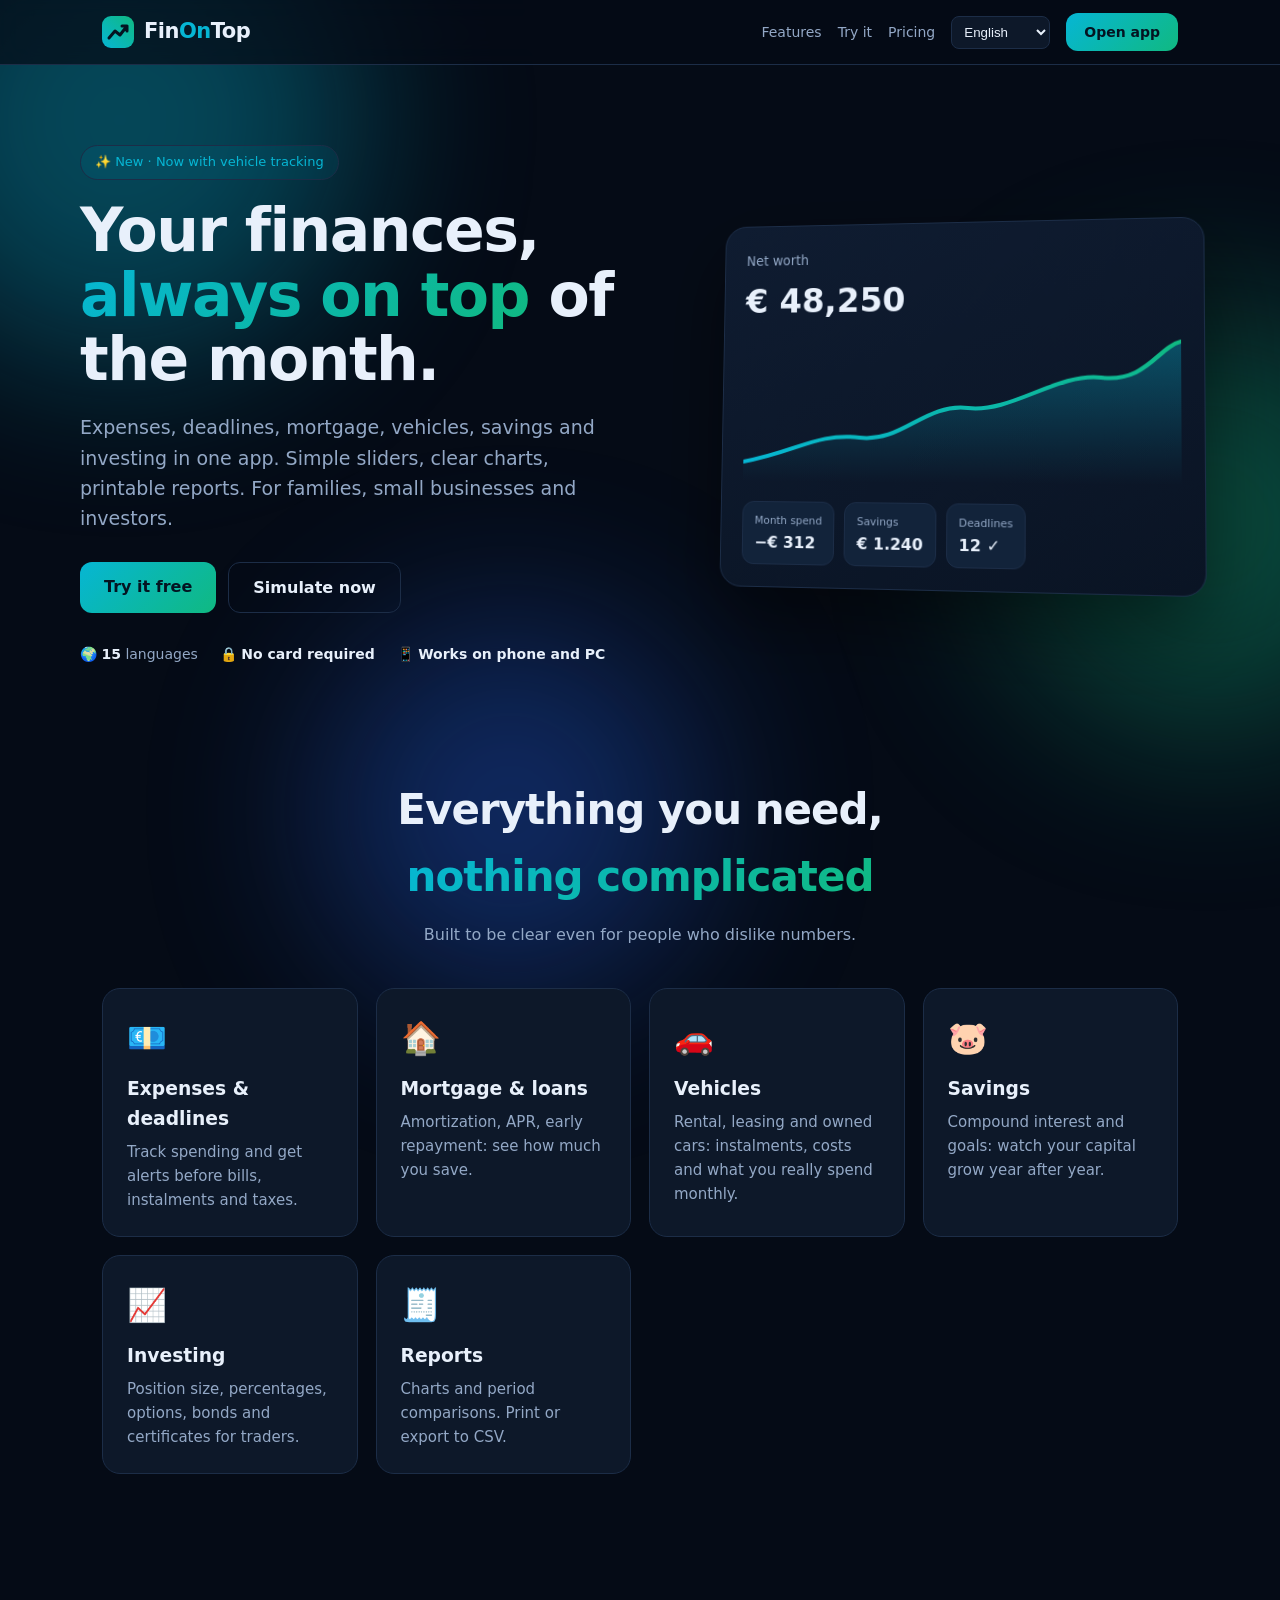
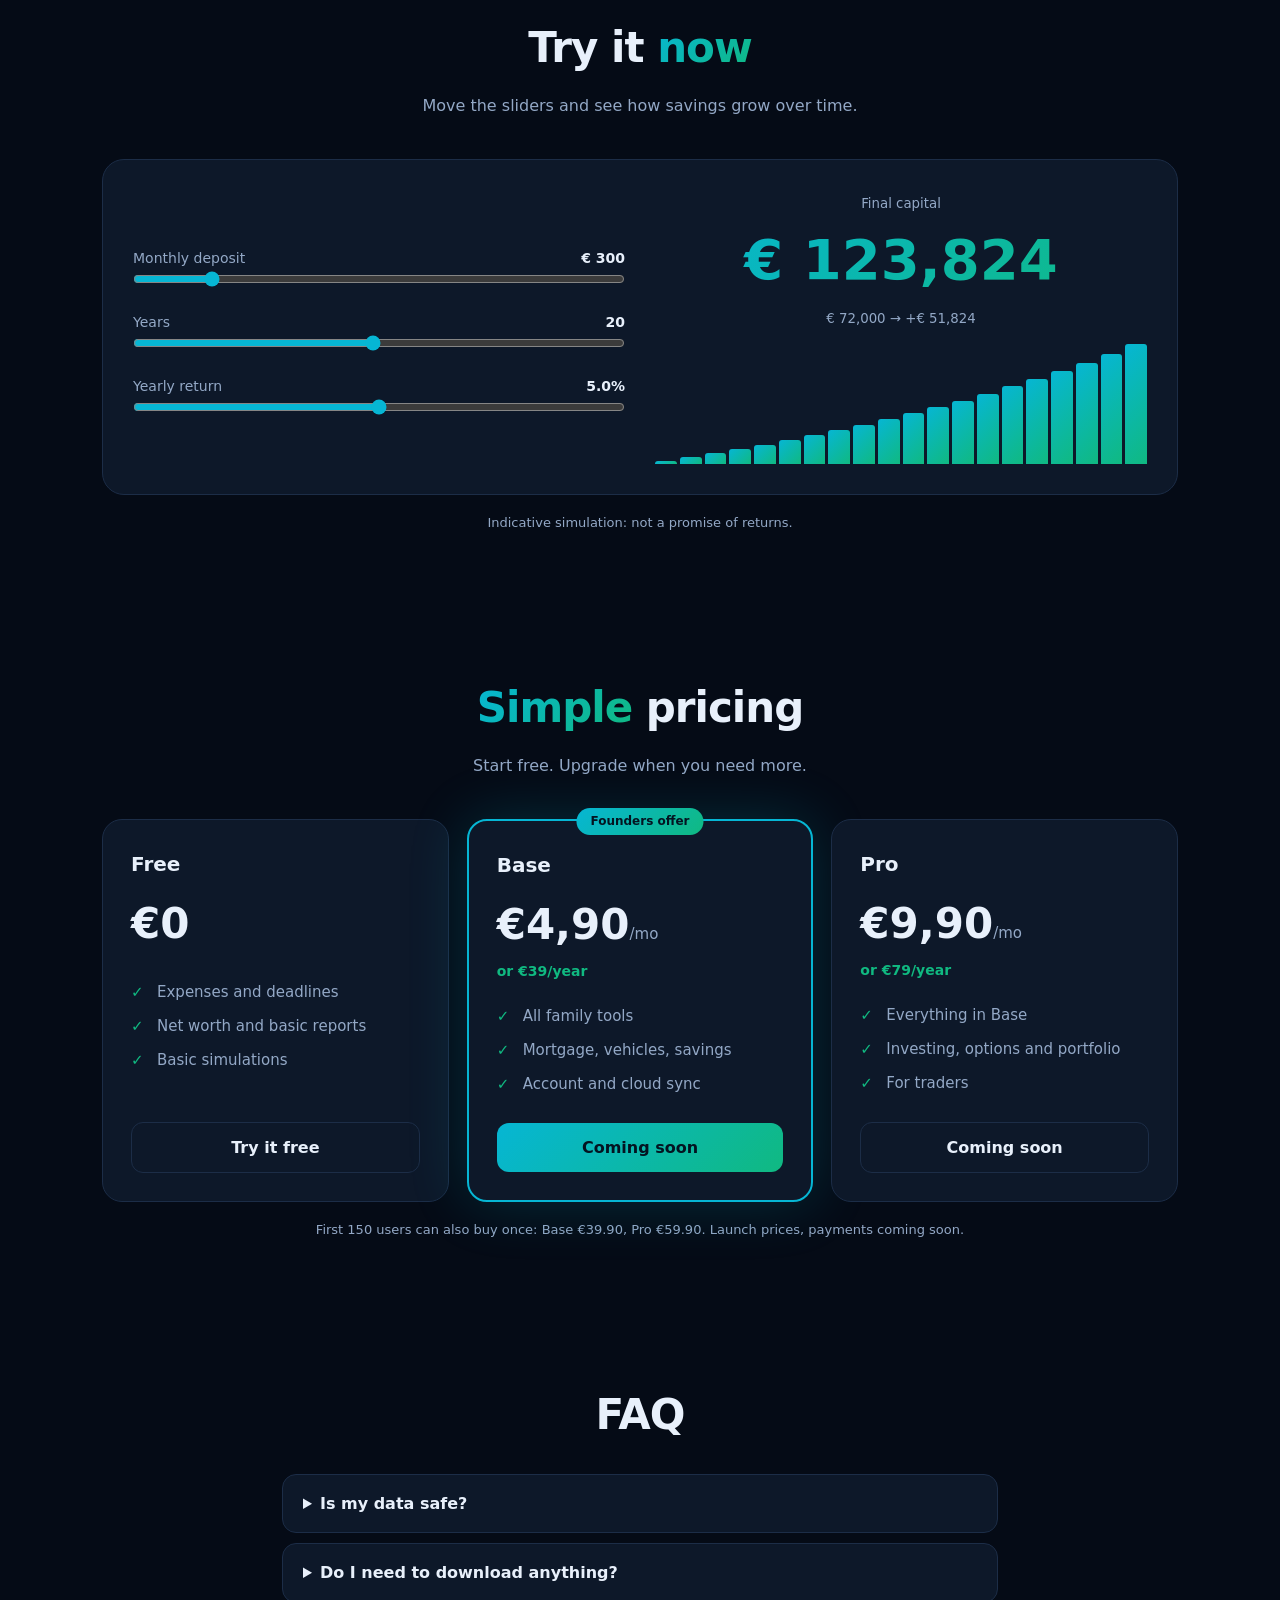
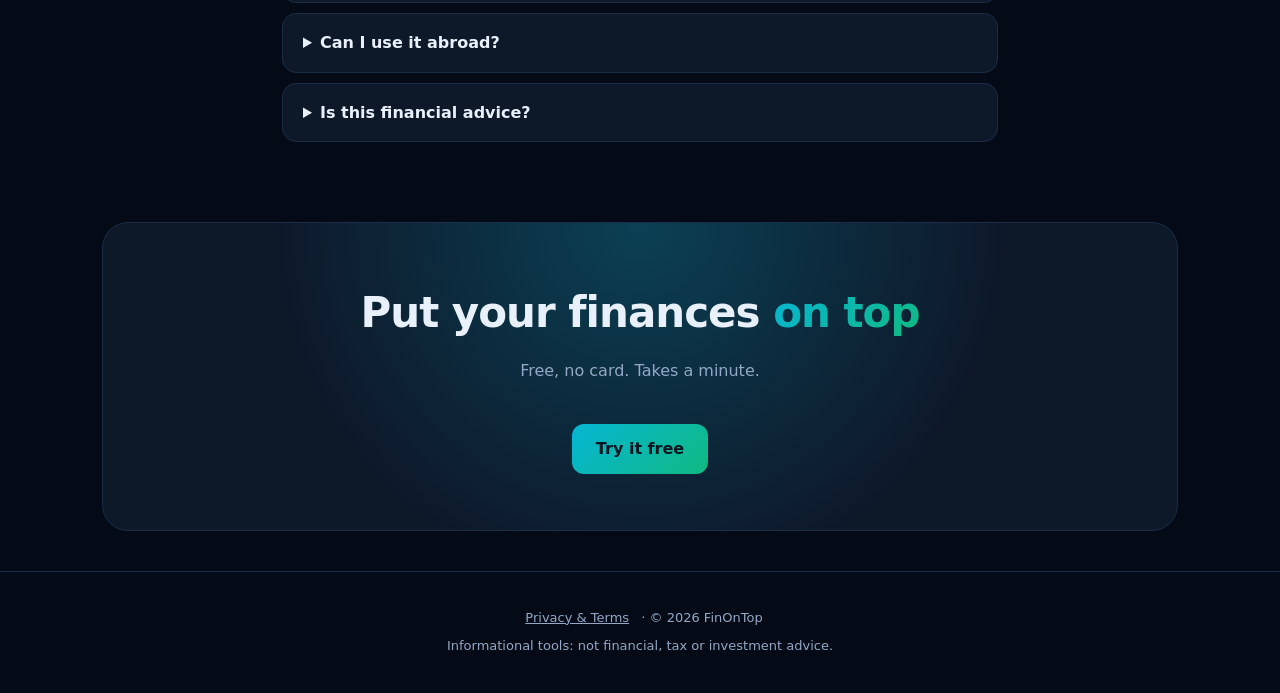
==== commit 49d43b80: "Landing: nuovi prezzi Base 4,90 / Pro 9,90" ====
--- a/index.html
+++ b/index.html
@@ -54,7 +54,7 @@
 .pl .tag{position:absolute;top:-13px;left:50%;transform:translateX(-50%);background:var(--grad);color:#041421;font-weight:800;font-size:12px;padding:4px 14px;border-radius:99px;white-space:nowrap}
 .pl h3{font-size:20px}.pl .pr{font-size:42px;font-weight:800;margin:10px 0 2px}.pl .pr small{font-size:15px;color:var(--mut);font-weight:400}
 .pl ul{list-style:none;padding:0;margin:16px 0 22px;flex:1}.pl li{padding:5px 0 5px 26px;position:relative;color:var(--mut);font-size:15px}.pl li:before{content:"✓";position:absolute;left:0;color:var(--c2);font-weight:800}
-.pl .btn{text-align:center}.note{text-align:center;color:var(--mut);font-size:13px;margin-top:18px}
+.yr{color:var(--c2);font-size:14px;font-weight:600}.pl .btn{text-align:center}.note{text-align:center;color:var(--mut);font-size:13px;margin-top:18px}
 details{background:var(--card);border:1px solid var(--line);border-radius:14px;padding:16px 20px;margin-bottom:10px}summary{cursor:pointer;font-weight:600}details p{color:var(--mut);margin-top:10px}
 .fin{text-align:center;background:var(--card);border:1px solid var(--line);border-radius:26px;padding:56px 24px;background-image:radial-gradient(circle at 50% 0,rgba(6,182,212,.25),transparent 60%)}
 footer{padding:36px 0;color:var(--mut);font-size:13px;text-align:center;border-top:1px solid var(--line);margin-top:40px}footer a{margin:0 8px;text-decoration:underline}
@@ -100,8 +100,8 @@
 <section id="p"><div class="w"><h2 class="rv" data-h="ph"></h2><p class="sub rv" data-i="ps"></p>
 <div class="price">
 <div class="pl rv"><h3>Free</h3><div class="pr">€0</div><ul><li data-i="a1"></li><li data-i="a2"></li><li data-i="a3"></li></ul><a class="btn g" href="app/" data-i="cta1"></a></div>
-<div class="pl hot rv"><span class="tag" data-i="fnd"></span><h3>Base</h3><div class="pr">€9,90<small data-i="mo"></small></div><ul><li data-i="b1"></li><li data-i="b2"></li><li data-i="b3"></li><li data-i="b4"></li></ul><a class="btn" href="app/" data-i="soon"></a></div>
-<div class="pl rv"><h3>Pro</h3><div class="pr">€19,90<small data-i="mo"></small></div><ul><li data-i="c1x"></li><li data-i="c2x"></li><li data-i="c3x"></li></ul><a class="btn g" href="app/" data-i="soon"></a></div></div>
+<div class="pl hot rv"><span class="tag" data-i="fnd"></span><h3>Base</h3><div class="pr">€4,90<small data-i="mo"></small></div><div class="yr" data-i="yr1"></div><ul><li data-i="b1"></li><li data-i="b2"></li><li data-i="b3"></li></ul><a class="btn" href="app/" data-i="soon"></a></div>
+<div class="pl rv"><h3>Pro</h3><div class="pr">€9,90<small data-i="mo"></small></div><div class="yr" data-i="yr2"></div><ul><li data-i="c1x"></li><li data-i="c2x"></li><li data-i="c3x"></li></ul><a class="btn g" href="app/" data-i="soon"></a></div></div>
 <p class="note" data-i="pn"></p></div></section>
 
 <section><div class="w" style="max-width:760px"><h2 class="rv" data-i="qh"></h2><br>
@@ -122,6 +122,13 @@
 de:{open:'App öffnen',n_f:'Funktionen',n_t:'Testen',n_p:'Preise',pill:'✨ Neu · Jetzt mit Fahrzeugen',h1:'Deine Finanzen,<br><span>immer im Griff</span>.',sub:'Ausgaben, Fristen, Hypothek, Fahrzeuge, Sparen und Investieren in einer App. Einfache Regler, klare Diagramme, druckbare Berichte.',cta1:'Gratis testen',cta2:'Jetzt simulieren',t1:'Sprachen',t2:'Keine Karte nötig',t3:'Handy und PC',d1:'Nettovermögen',c1:'Ausgaben Monat',c2:'Sparen',c3:'Fristen',fh:'Alles Nötige,<br><span>nichts Kompliziertes</span>',fs:'Auch für alle, die Zahlen nicht mögen.',f1:'Ausgaben & Fristen',f1d:'Ausgaben erfassen und rechtzeitig erinnert werden.',f2:'Hypothek & Kredite',f2d:'Tilgungsplan, Effektivzins, Sondertilgung.',f3:'Fahrzeuge',f3d:'Miete, Leasing und eigene Autos: Raten und echte Kosten.',f4:'Sparen',f4d:'Zinseszins und Sparziele.',f5:'Investieren',f5d:'Positionsgröße, Optionen, Anleihen, Zertifikate.',f6:'Berichte',f6d:'Diagramme und Vergleiche. Drucken oder CSV.',th:'Jetzt <span>ausprobieren</span>',ts:'Regler bewegen und Sparwachstum sehen.',k1:'Monatliche Einzahlung',k2:'Jahre',k3:'Jahresrendite',k4:'Endkapital',tn:'Unverbindliche Simulation, keine Renditezusage.',ph:'<span>Einfache</span> Preise',ps:'Kostenlos starten.',a1:'Ausgaben und Fristen',a2:'Vermögen und Basisberichte',a3:'Basis-Simulationen',fnd:'Gründerangebot',mo:'/Monat',b1:'Alle Familien-Tools',b2:'Hypothek, Fahrzeuge, Sparen',b3:'Konto und Cloud-Sync',b4:'Investment-Tools für die ersten 150',soon:'Demnächst',c1x:'Alles aus Base',c2x:'Investieren, Optionen, Portfolio',c3x:'Für Trader',pn:'Die ersten 150 können auch einmalig 39,90 € zahlen. Einführungspreise.',qh:'FAQ',q1:'Sind meine Daten sicher?',a_1:'Daten bleiben im Browser; mit Konto Sync auf EU-Servern.',q2:'Muss ich etwas installieren?',a_2:'Nein, läuft im Browser.',q3:'Auch im Ausland nutzbar?',a_3:'Ja: 15 Sprachen, 10 Währungen.',q4:'Ist das Anlageberatung?',a_4:'Nein, nur Informations-Tools.',eh:'Bring deine Finanzen <span>in Ordnung</span>',es:'Gratis, ohne Karte.',disc:'Informations-Tools: keine Finanz-, Steuer- oder Anlageberatung.'},
 fr:{open:'Ouvrir l\'app',n_f:'Fonctions',n_t:'Essayer',n_p:'Tarifs',pill:'✨ Nouveau · Désormais avec véhicules',h1:'Vos finances,<br><span>toujours maîtrisées</span>.',sub:'Dépenses, échéances, crédit, véhicules, épargne et investissement dans une seule app. Curseurs simples, graphiques clairs, rapports imprimables.',cta1:'Essai gratuit',cta2:'Simuler',t1:'langues',t2:'Sans carte',t3:'Mobile et PC',d1:'Patrimoine net',c1:'Dépenses mois',c2:'Épargne',c3:'Échéances',fh:'Tout le nécessaire,<br><span>rien de compliqué</span>',fs:'Claire même pour ceux qui n\'aiment pas les chiffres.',f1:'Dépenses et échéances',f1d:'Suivez vos dépenses et soyez alerté avant les échéances.',f2:'Crédit immobilier',f2d:'Amortissement, TAEG, remboursement anticipé.',f3:'Véhicules',f3d:'Location, leasing et voitures: mensualités et coûts réels.',f4:'Épargne',f4d:'Intérêts composés et objectifs.',f5:'Investissement',f5d:'Taille de position, options, obligations, certificats.',f6:'Rapports',f6d:'Graphiques et comparaisons. Imprimer ou CSV.',th:'Essayez <span>maintenant</span>',ts:'Bougez les curseurs et voyez l\'épargne croître.',k1:'Versement mensuel',k2:'Années',k3:'Rendement annuel',k4:'Capital final',tn:'Simulation indicative, sans promesse de rendement.',ph:'Tarifs <span>simples</span>',ps:'Commencez gratuitement.',a1:'Dépenses et échéances',a2:'Patrimoine et rapports de base',a3:'Simulations de base',fnd:'Offre fondateurs',mo:'/mois',b1:'Tous les outils famille',b2:'Crédit, véhicules, épargne',b3:'Compte et synchronisation',b4:'Investissement inclus pour les 150 premiers',soon:'Bientôt',c1x:'Tout Base',c2x:'Investissement, options, portefeuille',c3x:'Pour traders',pn:'Les 150 premiers peuvent aussi payer une fois 39,90 €. Tarifs de lancement.',qh:'FAQ',q1:'Mes données sont-elles sûres ?',a_1:'Elles restent dans votre navigateur; avec compte, synchro sur serveurs UE.',q2:'Faut-il installer quelque chose ?',a_2:'Non, dans le navigateur.',q3:'Utilisable à l\'étranger ?',a_3:'Oui: 15 langues, 10 devises.',q4:'Est-ce un conseil financier ?',a_4:'Non, outils informatifs.',eh:'Gardez vos finances <span>au top</span>',es:'Gratuit, sans carte.',disc:'Outils informatifs: pas de conseil financier, fiscal ou d\'investissement.'},
 pt:{open:'Abrir app',n_f:'Funções',n_t:'Testar',n_p:'Preços',pill:'✨ Novo · Agora com veículos',h1:'Suas finanças,<br><span>sempre em dia</span>.',sub:'Despesas, prazos, financiamento, veículos, poupança e investimentos num só app. Controles simples, gráficos claros e relatórios para imprimir.',cta1:'Testar grátis',cta2:'Simular agora',t1:'idiomas',t2:'Sem cartão',t3:'Celular e PC',d1:'Patrimônio líquido',c1:'Gasto do mês',c2:'Poupança',c3:'Prazos',fh:'Tudo o que precisa,<br><span>nada complicado</span>',fs:'Clara até para quem não gosta de números.',f1:'Despesas e prazos',f1d:'Registre gastos e receba avisos antes dos vencimentos.',f2:'Financiamento',f2d:'Amortização, CET e amortização antecipada.',f3:'Veículos',f3d:'Aluguel, leasing e carros próprios: parcelas e custos reais.',f4:'Poupança',f4d:'Juros compostos e metas.',f5:'Investimentos',f5d:'Tamanho de posição, opções, títulos e certificados.',f6:'Relatórios',f6d:'Gráficos e comparações. Imprima ou CSV.',th:'Experimente <span>agora</span>',ts:'Mova os controles e veja a poupança crescer.',k1:'Aporte mensal',k2:'Anos',k3:'Rendimento anual',k4:'Capital final',tn:'Simulação indicativa, sem promessa de retorno.',ph:'Preços <span>simples</span>',ps:'Comece grátis.',a1:'Despesas e prazos',a2:'Patrimônio e relatórios básicos',a3:'Simulações básicas',fnd:'Oferta fundadores',mo:'/mês',b1:'Todas as ferramentas da família',b2:'Financiamento, veículos, poupança',b3:'Conta e sincronização',b4:'Investimentos para os primeiros 150',soon:'Em breve',c1x:'Tudo do Base',c2x:'Investimentos, opções e carteira',c3x:'Para traders',pn:'Os primeiros 150 também podem pagar uma vez €39,90. Preços de lançamento.',qh:'Perguntas frequentes',q1:'Meus dados estão seguros?',a_1:'Ficam no navegador; com conta, sincronizam em servidores da UE.',q2:'Preciso baixar algo?',a_2:'Não, funciona no navegador.',q3:'Posso usar no exterior?',a_3:'Sim: 15 idiomas e 10 moedas.',q4:'Isto é consultoria financeira?',a_4:'Não, são ferramentas informativas.',eh:'Coloque suas finanças <span>em dia</span>',es:'Grátis, sem cartão.',disc:'Ferramentas informativas: não são consultoria financeira, fiscal ou de investimento.'}};
+const P={it:['o €39/anno','o €79/anno','Per i primi 150 utenti anche acquisto una tantum: Base €39,90, Pro €59,90. Prezzi di lancio, pagamenti in arrivo.'],
+en:['or €39/year','or €79/year','First 150 users can also buy once: Base €39.90, Pro €59.90. Launch prices, payments coming soon.'],
+es:['o 39 €/año','o 79 €/año','Los primeros 150 también pueden pagar una vez: Base 39,90 €, Pro 59,90 €. Precios de lanzamiento.'],
+de:['oder 39 €/Jahr','oder 79 €/Jahr','Die ersten 150 können auch einmalig zahlen: Base 39,90 €, Pro 59,90 €. Einführungspreise.'],
+fr:['ou 39 €/an','ou 79 €/an','Les 150 premiers peuvent aussi payer une fois: Base 39,90 €, Pro 59,90 €. Tarifs de lancement.'],
+pt:['ou €39/ano','ou €79/ano','Os primeiros 150 também podem pagar uma vez: Base €39,90, Pro €59,90. Preços de lançamento.']};
+for(const l in P)Object.assign(D[l],{yr1:P[l][0],yr2:P[l][1],pn:P[l][2]});
 const $=id=>document.getElementById(id);
 let lang='it';
 try{const s=JSON.parse(localStorage.getItem('app:v1')||'{}');if(D[s.lang])lang=s.lang;else if(D[(navigator.language||'').slice(0,2)])lang=navigator.language.slice(0,2)}catch(e){}
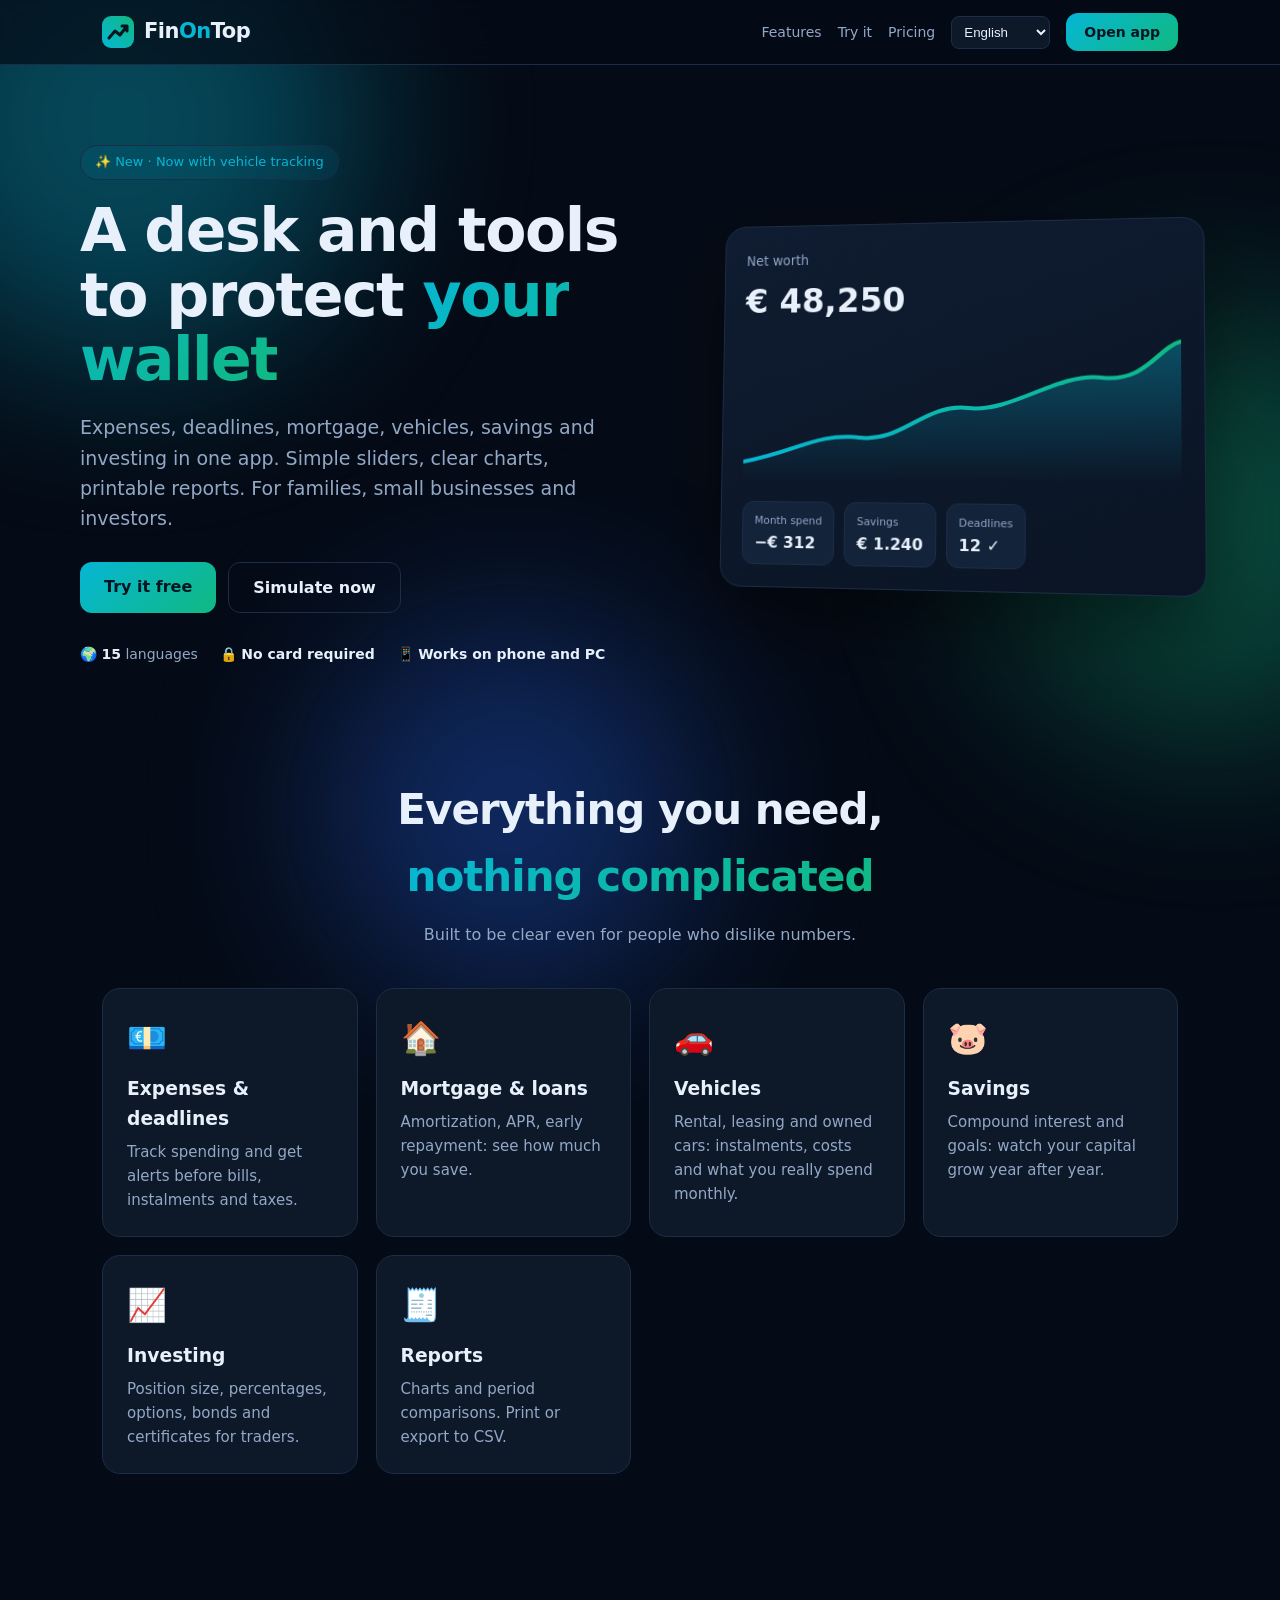
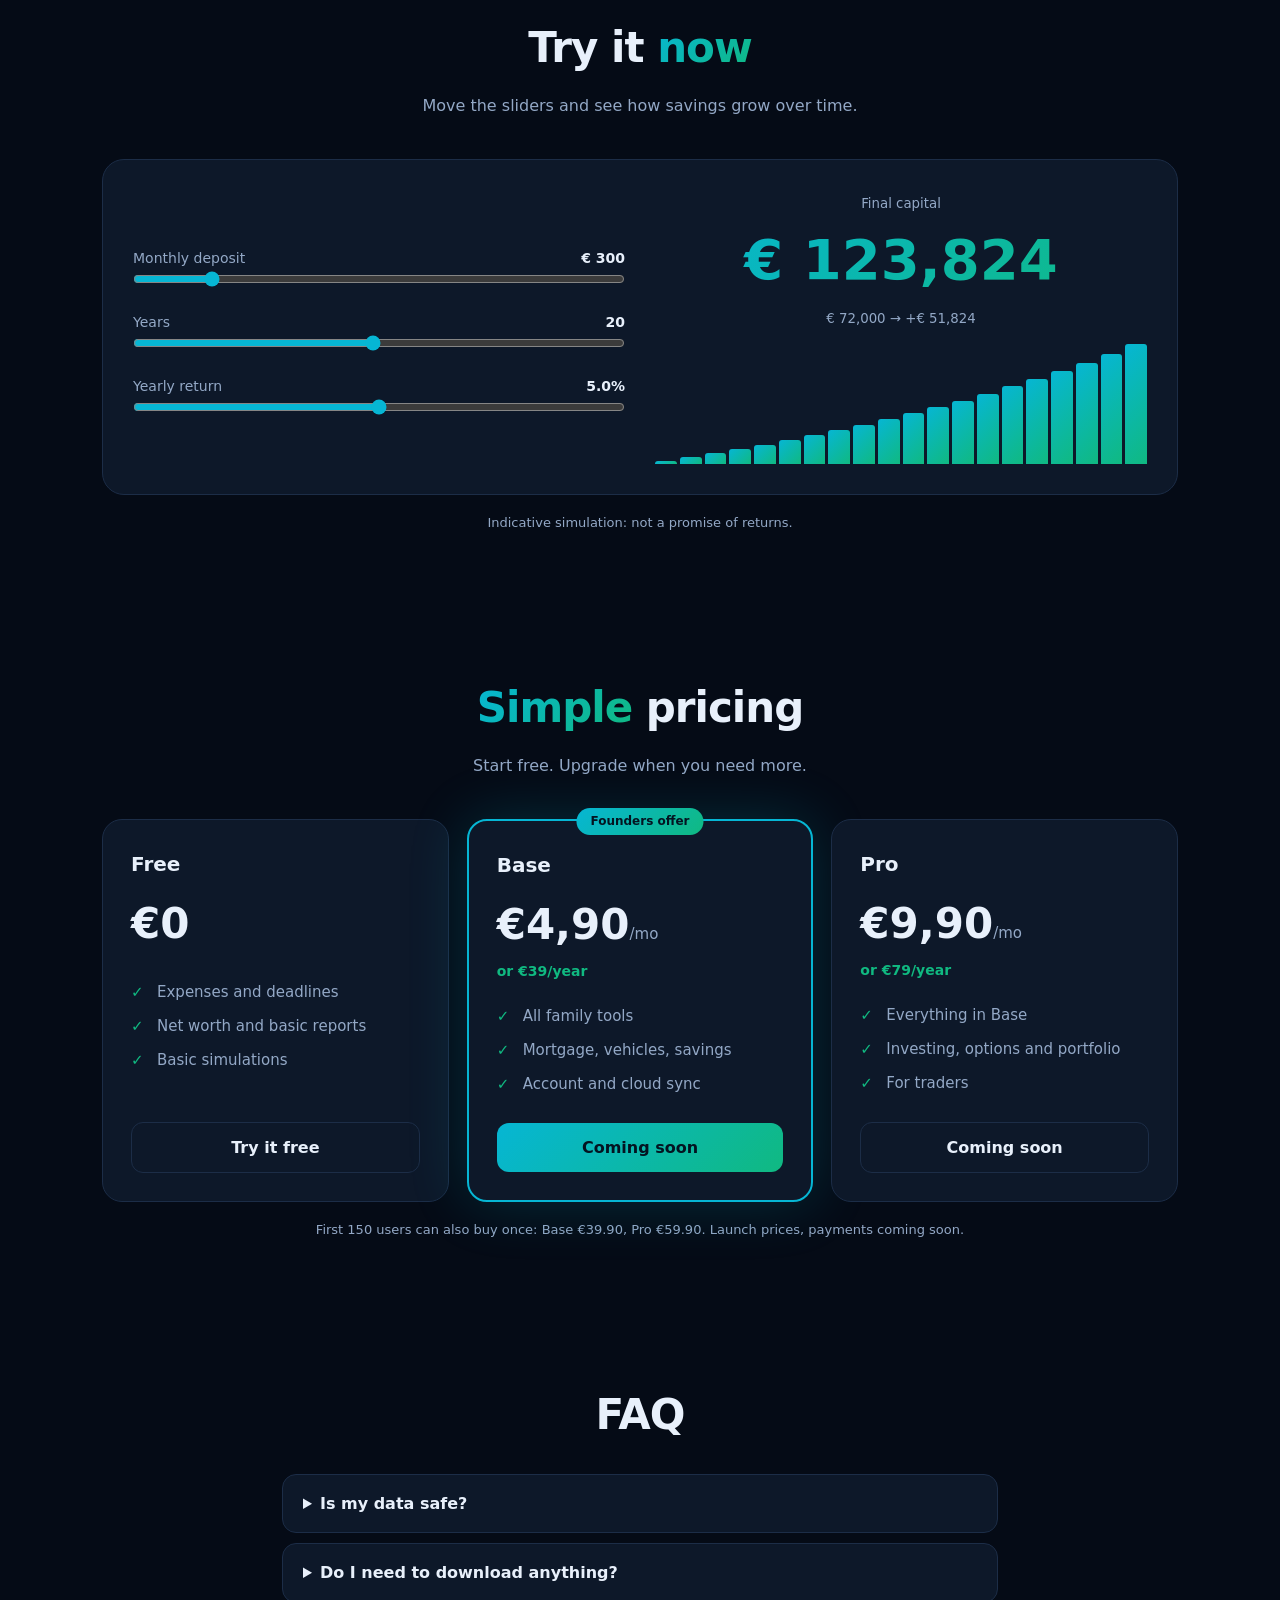
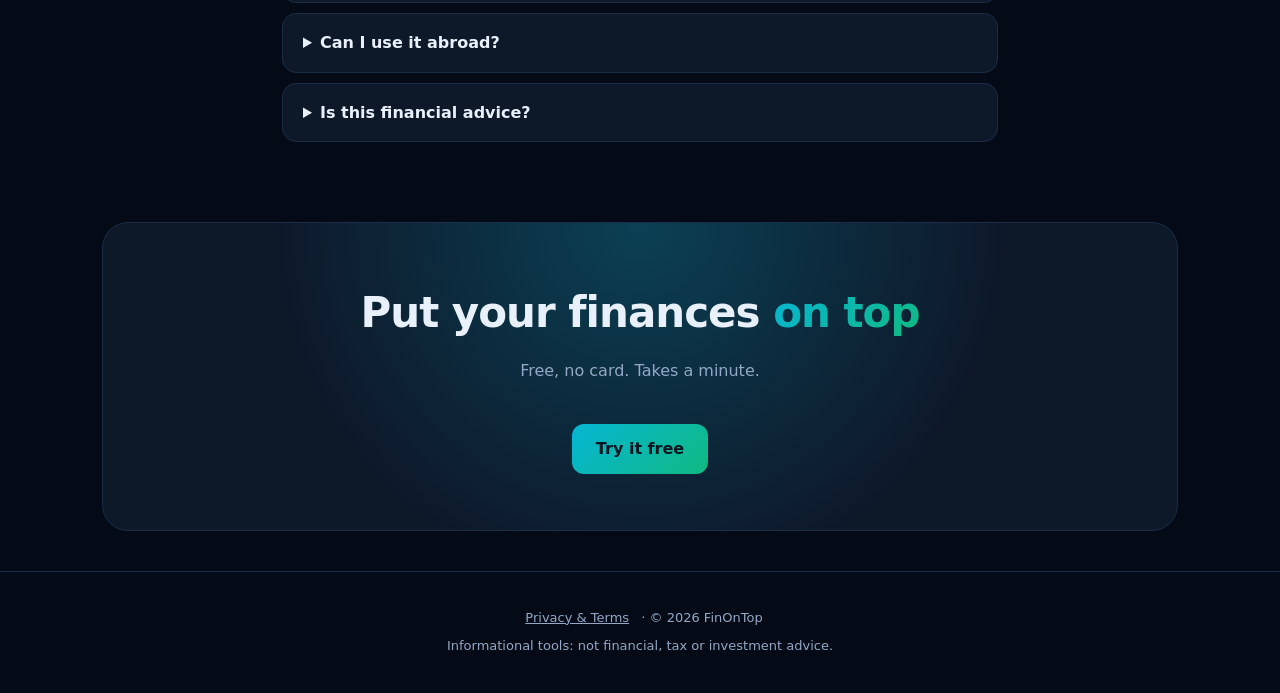
==== commit 60a038b9: "Landing: slogan originale" ====
--- a/index.html
+++ b/index.html
@@ -116,12 +116,12 @@
 
 <script>
 const D={
-it:{open:'Apri l\'app',n_f:'Funzioni',n_t:'Prova',n_p:'Prezzi',pill:'✨ Nuovo · Ora con gestione veicoli',h1:'Le tue finanze,<br><span>sempre sopra</span> il tuo mese.',sub:'Spese, scadenze, mutuo, veicoli, risparmio e investimenti in un\'unica app. Cursori semplici, grafici chiari, report da stampare. Per famiglie, piccole attività e investitori.',cta1:'Prova gratis',cta2:'Simula subito',t1:'lingue',t2:'Nessuna carta richiesta',t3:'Funziona su telefono e PC',d1:'Patrimonio netto',c1:'Spese mese',c2:'Risparmio',c3:'Scadenze',fh:'Tutto quello che serve,<br><span>niente di complicato</span>',fs:'Pensata per essere chiara anche a chi non ama i numeri.',f1:'Spese e scadenze',f1d:'Registra le spese, ricevi un avviso prima di bollette, rate e tasse.',f2:'Mutuo e prestiti',f2d:'Piano di ammortamento, TAN/TAEG, estinzione anticipata: scopri quanto risparmi.',f3:'Veicoli',f3d:'Noleggio, leasing e auto di proprietà: rate, costi e quanto spendi davvero ogni mese.',f4:'Risparmio',f4d:'Interesse composto e obiettivi: guarda crescere il tuo capitale anno dopo anno.',f5:'Investimenti',f5d:'Size, percentuali, opzioni, BTP e certificati per chi fa trading.',f6:'Report',f6d:'Grafici e confronti tra periodi. Stampa o esporta in CSV.',th:'Prova <span>subito</span>',ts:'Muovi i cursori e guarda come cresce un risparmio nel tempo.',k1:'Versamento mensile',k2:'Anni',k3:'Rendimento annuo',k4:'Capitale finale',tn:'Simulazione indicativa: non è una promessa di rendimento.',ph:'Prezzi <span>semplici</span>',ps:'Parti gratis. Passa a un piano quando ti serve di più.',a1:'Spese e scadenze',a2:'Patrimonio e report base',a3:'Simulazioni di base',fnd:'Offerta fondatori',mo:'/mese',b1:'Tutti gli strumenti per la famiglia',b2:'Mutuo, veicoli, risparmio',b3:'Account e sincronizzazione cloud',b4:'Anche investimenti per i primi 150',soon:'Disponibile a breve',c1x:'Tutto il piano Base',c2x:'Investimenti, opzioni e portafoglio',c3x:'Per chi fa trading',pn:'Per i primi 150 utenti anche acquisto una tantum a €39,90. Prezzi di lancio, pagamenti in arrivo.',qh:'Domande frequenti',q1:'I miei dati sono al sicuro?',a_1:'I dati restano nel tuo browser. Se crei un account vengono sincronizzati su server europei (Francoforte).',q2:'Serve scaricare qualcosa?',a_2:'No. Funziona dal browser e puoi aggiungerla alla schermata Home come un\'app.',q3:'Posso usarla all\'estero?',a_3:'Sì: 15 lingue e 10 valute.',q4:'È una consulenza finanziaria?',a_4:'No. Sono strumenti di simulazione a scopo informativo.',eh:'Metti le tue finanze <span>sopra</span>',es:'Gratis, senza carta. Ci metti un minuto.',disc:'Strumenti informativi: non costituiscono consulenza finanziaria, fiscale o di investimento.'},
-en:{open:'Open app',n_f:'Features',n_t:'Try it',n_p:'Pricing',pill:'✨ New · Now with vehicle tracking',h1:'Your finances,<br><span>always on top</span> of the month.',sub:'Expenses, deadlines, mortgage, vehicles, savings and investing in one app. Simple sliders, clear charts, printable reports. For families, small businesses and investors.',cta1:'Try it free',cta2:'Simulate now',t1:'languages',t2:'No card required',t3:'Works on phone and PC',d1:'Net worth',c1:'Month spend',c2:'Savings',c3:'Deadlines',fh:'Everything you need,<br><span>nothing complicated</span>',fs:'Built to be clear even for people who dislike numbers.',f1:'Expenses & deadlines',f1d:'Track spending and get alerts before bills, instalments and taxes.',f2:'Mortgage & loans',f2d:'Amortization, APR, early repayment: see how much you save.',f3:'Vehicles',f3d:'Rental, leasing and owned cars: instalments, costs and what you really spend monthly.',f4:'Savings',f4d:'Compound interest and goals: watch your capital grow year after year.',f5:'Investing',f5d:'Position size, percentages, options, bonds and certificates for traders.',f6:'Reports',f6d:'Charts and period comparisons. Print or export to CSV.',th:'Try it <span>now</span>',ts:'Move the sliders and see how savings grow over time.',k1:'Monthly deposit',k2:'Years',k3:'Yearly return',k4:'Final capital',tn:'Indicative simulation: not a promise of returns.',ph:'<span>Simple</span> pricing',ps:'Start free. Upgrade when you need more.',a1:'Expenses and deadlines',a2:'Net worth and basic reports',a3:'Basic simulations',fnd:'Founders offer',mo:'/mo',b1:'All family tools',b2:'Mortgage, vehicles, savings',b3:'Account and cloud sync',b4:'Investing tools too for the first 150',soon:'Coming soon',c1x:'Everything in Base',c2x:'Investing, options and portfolio',c3x:'For traders',pn:'First 150 users can also buy once for €39.90. Launch prices, payments coming soon.',qh:'FAQ',q1:'Is my data safe?',a_1:'Data stays in your browser. If you create an account it syncs to EU servers (Frankfurt).',q2:'Do I need to download anything?',a_2:'No. It runs in the browser and you can add it to your Home screen like an app.',q3:'Can I use it abroad?',a_3:'Yes: 15 languages and 10 currencies.',q4:'Is this financial advice?',a_4:'No. These are simulation tools for information only.',eh:'Put your finances <span>on top</span>',es:'Free, no card. Takes a minute.',disc:'Informational tools: not financial, tax or investment advice.'},
-es:{open:'Abrir app',n_f:'Funciones',n_t:'Probar',n_p:'Precios',pill:'✨ Nuevo · Ahora con vehículos',h1:'Tus finanzas,<br><span>siempre al día</span>.',sub:'Gastos, vencimientos, hipoteca, vehículos, ahorro e inversión en una sola app. Controles simples, gráficos claros e informes imprimibles.',cta1:'Probar gratis',cta2:'Simular ahora',t1:'idiomas',t2:'Sin tarjeta',t3:'En móvil y PC',d1:'Patrimonio neto',c1:'Gasto mes',c2:'Ahorro',c3:'Vencimientos',fh:'Todo lo necesario,<br><span>nada complicado</span>',fs:'Clara incluso para quien no ama los números.',f1:'Gastos y vencimientos',f1d:'Registra gastos y recibe avisos antes de recibos y cuotas.',f2:'Hipoteca y préstamos',f2d:'Amortización, TAE y amortización anticipada.',f3:'Vehículos',f3d:'Renting, leasing y coches propios: cuotas y costes reales.',f4:'Ahorro',f4d:'Interés compuesto y objetivos.',f5:'Inversión',f5d:'Tamaño de posición, opciones, bonos y certificados.',f6:'Informes',f6d:'Gráficos y comparativas. Imprime o exporta CSV.',th:'Pruébalo <span>ya</span>',ts:'Mueve los controles y mira crecer tu ahorro.',k1:'Aportación mensual',k2:'Años',k3:'Rentabilidad anual',k4:'Capital final',tn:'Simulación orientativa: no garantiza rentabilidad.',ph:'Precios <span>simples</span>',ps:'Empieza gratis.',a1:'Gastos y vencimientos',a2:'Patrimonio e informes básicos',a3:'Simulaciones básicas',fnd:'Oferta fundadores',mo:'/mes',b1:'Todas las herramientas familiares',b2:'Hipoteca, vehículos, ahorro',b3:'Cuenta y sincronización',b4:'Inversión incluida para los primeros 150',soon:'Próximamente',c1x:'Todo lo de Base',c2x:'Inversión, opciones y cartera',c3x:'Para traders',pn:'Los primeros 150 también pueden pagar una vez 39,90 €. Precios de lanzamiento.',qh:'Preguntas frecuentes',q1:'¿Están seguros mis datos?',a_1:'Se guardan en tu navegador; con cuenta se sincronizan en servidores de la UE.',q2:'¿Hay que descargar algo?',a_2:'No, funciona en el navegador.',q3:'¿Puedo usarla en el extranjero?',a_3:'Sí: 15 idiomas y 10 divisas.',q4:'¿Es asesoramiento financiero?',a_4:'No, son herramientas informativas.',eh:'Pon tus finanzas <span>al día</span>',es:'Gratis, sin tarjeta.',disc:'Herramientas informativas: no son asesoramiento financiero, fiscal o de inversión.'},
-de:{open:'App öffnen',n_f:'Funktionen',n_t:'Testen',n_p:'Preise',pill:'✨ Neu · Jetzt mit Fahrzeugen',h1:'Deine Finanzen,<br><span>immer im Griff</span>.',sub:'Ausgaben, Fristen, Hypothek, Fahrzeuge, Sparen und Investieren in einer App. Einfache Regler, klare Diagramme, druckbare Berichte.',cta1:'Gratis testen',cta2:'Jetzt simulieren',t1:'Sprachen',t2:'Keine Karte nötig',t3:'Handy und PC',d1:'Nettovermögen',c1:'Ausgaben Monat',c2:'Sparen',c3:'Fristen',fh:'Alles Nötige,<br><span>nichts Kompliziertes</span>',fs:'Auch für alle, die Zahlen nicht mögen.',f1:'Ausgaben & Fristen',f1d:'Ausgaben erfassen und rechtzeitig erinnert werden.',f2:'Hypothek & Kredite',f2d:'Tilgungsplan, Effektivzins, Sondertilgung.',f3:'Fahrzeuge',f3d:'Miete, Leasing und eigene Autos: Raten und echte Kosten.',f4:'Sparen',f4d:'Zinseszins und Sparziele.',f5:'Investieren',f5d:'Positionsgröße, Optionen, Anleihen, Zertifikate.',f6:'Berichte',f6d:'Diagramme und Vergleiche. Drucken oder CSV.',th:'Jetzt <span>ausprobieren</span>',ts:'Regler bewegen und Sparwachstum sehen.',k1:'Monatliche Einzahlung',k2:'Jahre',k3:'Jahresrendite',k4:'Endkapital',tn:'Unverbindliche Simulation, keine Renditezusage.',ph:'<span>Einfache</span> Preise',ps:'Kostenlos starten.',a1:'Ausgaben und Fristen',a2:'Vermögen und Basisberichte',a3:'Basis-Simulationen',fnd:'Gründerangebot',mo:'/Monat',b1:'Alle Familien-Tools',b2:'Hypothek, Fahrzeuge, Sparen',b3:'Konto und Cloud-Sync',b4:'Investment-Tools für die ersten 150',soon:'Demnächst',c1x:'Alles aus Base',c2x:'Investieren, Optionen, Portfolio',c3x:'Für Trader',pn:'Die ersten 150 können auch einmalig 39,90 € zahlen. Einführungspreise.',qh:'FAQ',q1:'Sind meine Daten sicher?',a_1:'Daten bleiben im Browser; mit Konto Sync auf EU-Servern.',q2:'Muss ich etwas installieren?',a_2:'Nein, läuft im Browser.',q3:'Auch im Ausland nutzbar?',a_3:'Ja: 15 Sprachen, 10 Währungen.',q4:'Ist das Anlageberatung?',a_4:'Nein, nur Informations-Tools.',eh:'Bring deine Finanzen <span>in Ordnung</span>',es:'Gratis, ohne Karte.',disc:'Informations-Tools: keine Finanz-, Steuer- oder Anlageberatung.'},
-fr:{open:'Ouvrir l\'app',n_f:'Fonctions',n_t:'Essayer',n_p:'Tarifs',pill:'✨ Nouveau · Désormais avec véhicules',h1:'Vos finances,<br><span>toujours maîtrisées</span>.',sub:'Dépenses, échéances, crédit, véhicules, épargne et investissement dans une seule app. Curseurs simples, graphiques clairs, rapports imprimables.',cta1:'Essai gratuit',cta2:'Simuler',t1:'langues',t2:'Sans carte',t3:'Mobile et PC',d1:'Patrimoine net',c1:'Dépenses mois',c2:'Épargne',c3:'Échéances',fh:'Tout le nécessaire,<br><span>rien de compliqué</span>',fs:'Claire même pour ceux qui n\'aiment pas les chiffres.',f1:'Dépenses et échéances',f1d:'Suivez vos dépenses et soyez alerté avant les échéances.',f2:'Crédit immobilier',f2d:'Amortissement, TAEG, remboursement anticipé.',f3:'Véhicules',f3d:'Location, leasing et voitures: mensualités et coûts réels.',f4:'Épargne',f4d:'Intérêts composés et objectifs.',f5:'Investissement',f5d:'Taille de position, options, obligations, certificats.',f6:'Rapports',f6d:'Graphiques et comparaisons. Imprimer ou CSV.',th:'Essayez <span>maintenant</span>',ts:'Bougez les curseurs et voyez l\'épargne croître.',k1:'Versement mensuel',k2:'Années',k3:'Rendement annuel',k4:'Capital final',tn:'Simulation indicative, sans promesse de rendement.',ph:'Tarifs <span>simples</span>',ps:'Commencez gratuitement.',a1:'Dépenses et échéances',a2:'Patrimoine et rapports de base',a3:'Simulations de base',fnd:'Offre fondateurs',mo:'/mois',b1:'Tous les outils famille',b2:'Crédit, véhicules, épargne',b3:'Compte et synchronisation',b4:'Investissement inclus pour les 150 premiers',soon:'Bientôt',c1x:'Tout Base',c2x:'Investissement, options, portefeuille',c3x:'Pour traders',pn:'Les 150 premiers peuvent aussi payer une fois 39,90 €. Tarifs de lancement.',qh:'FAQ',q1:'Mes données sont-elles sûres ?',a_1:'Elles restent dans votre navigateur; avec compte, synchro sur serveurs UE.',q2:'Faut-il installer quelque chose ?',a_2:'Non, dans le navigateur.',q3:'Utilisable à l\'étranger ?',a_3:'Oui: 15 langues, 10 devises.',q4:'Est-ce un conseil financier ?',a_4:'Non, outils informatifs.',eh:'Gardez vos finances <span>au top</span>',es:'Gratuit, sans carte.',disc:'Outils informatifs: pas de conseil financier, fiscal ou d\'investissement.'},
-pt:{open:'Abrir app',n_f:'Funções',n_t:'Testar',n_p:'Preços',pill:'✨ Novo · Agora com veículos',h1:'Suas finanças,<br><span>sempre em dia</span>.',sub:'Despesas, prazos, financiamento, veículos, poupança e investimentos num só app. Controles simples, gráficos claros e relatórios para imprimir.',cta1:'Testar grátis',cta2:'Simular agora',t1:'idiomas',t2:'Sem cartão',t3:'Celular e PC',d1:'Patrimônio líquido',c1:'Gasto do mês',c2:'Poupança',c3:'Prazos',fh:'Tudo o que precisa,<br><span>nada complicado</span>',fs:'Clara até para quem não gosta de números.',f1:'Despesas e prazos',f1d:'Registre gastos e receba avisos antes dos vencimentos.',f2:'Financiamento',f2d:'Amortização, CET e amortização antecipada.',f3:'Veículos',f3d:'Aluguel, leasing e carros próprios: parcelas e custos reais.',f4:'Poupança',f4d:'Juros compostos e metas.',f5:'Investimentos',f5d:'Tamanho de posição, opções, títulos e certificados.',f6:'Relatórios',f6d:'Gráficos e comparações. Imprima ou CSV.',th:'Experimente <span>agora</span>',ts:'Mova os controles e veja a poupança crescer.',k1:'Aporte mensal',k2:'Anos',k3:'Rendimento anual',k4:'Capital final',tn:'Simulação indicativa, sem promessa de retorno.',ph:'Preços <span>simples</span>',ps:'Comece grátis.',a1:'Despesas e prazos',a2:'Patrimônio e relatórios básicos',a3:'Simulações básicas',fnd:'Oferta fundadores',mo:'/mês',b1:'Todas as ferramentas da família',b2:'Financiamento, veículos, poupança',b3:'Conta e sincronização',b4:'Investimentos para os primeiros 150',soon:'Em breve',c1x:'Tudo do Base',c2x:'Investimentos, opções e carteira',c3x:'Para traders',pn:'Os primeiros 150 também podem pagar uma vez €39,90. Preços de lançamento.',qh:'Perguntas frequentes',q1:'Meus dados estão seguros?',a_1:'Ficam no navegador; com conta, sincronizam em servidores da UE.',q2:'Preciso baixar algo?',a_2:'Não, funciona no navegador.',q3:'Posso usar no exterior?',a_3:'Sim: 15 idiomas e 10 moedas.',q4:'Isto é consultoria financeira?',a_4:'Não, são ferramentas informativas.',eh:'Coloque suas finanças <span>em dia</span>',es:'Grátis, sem cartão.',disc:'Ferramentas informativas: não são consultoria financeira, fiscal ou de investimento.'}};
+it:{open:'Apri l\'app',n_f:'Funzioni',n_t:'Prova',n_p:'Prezzi',pill:'✨ Nuovo · Ora con gestione veicoli',h1:'Scrivania e strumenti<br>a protezione del <span>tuo portafoglio</span>',sub:'Spese, scadenze, mutuo, veicoli, risparmio e investimenti in un\'unica app. Cursori semplici, grafici chiari, report da stampare. Per famiglie, piccole attività e investitori.',cta1:'Prova gratis',cta2:'Simula subito',t1:'lingue',t2:'Nessuna carta richiesta',t3:'Funziona su telefono e PC',d1:'Patrimonio netto',c1:'Spese mese',c2:'Risparmio',c3:'Scadenze',fh:'Tutto quello che serve,<br><span>niente di complicato</span>',fs:'Pensata per essere chiara anche a chi non ama i numeri.',f1:'Spese e scadenze',f1d:'Registra le spese, ricevi un avviso prima di bollette, rate e tasse.',f2:'Mutuo e prestiti',f2d:'Piano di ammortamento, TAN/TAEG, estinzione anticipata: scopri quanto risparmi.',f3:'Veicoli',f3d:'Noleggio, leasing e auto di proprietà: rate, costi e quanto spendi davvero ogni mese.',f4:'Risparmio',f4d:'Interesse composto e obiettivi: guarda crescere il tuo capitale anno dopo anno.',f5:'Investimenti',f5d:'Size, percentuali, opzioni, BTP e certificati per chi fa trading.',f6:'Report',f6d:'Grafici e confronti tra periodi. Stampa o esporta in CSV.',th:'Prova <span>subito</span>',ts:'Muovi i cursori e guarda come cresce un risparmio nel tempo.',k1:'Versamento mensile',k2:'Anni',k3:'Rendimento annuo',k4:'Capitale finale',tn:'Simulazione indicativa: non è una promessa di rendimento.',ph:'Prezzi <span>semplici</span>',ps:'Parti gratis. Passa a un piano quando ti serve di più.',a1:'Spese e scadenze',a2:'Patrimonio e report base',a3:'Simulazioni di base',fnd:'Offerta fondatori',mo:'/mese',b1:'Tutti gli strumenti per la famiglia',b2:'Mutuo, veicoli, risparmio',b3:'Account e sincronizzazione cloud',b4:'Anche investimenti per i primi 150',soon:'Disponibile a breve',c1x:'Tutto il piano Base',c2x:'Investimenti, opzioni e portafoglio',c3x:'Per chi fa trading',pn:'Per i primi 150 utenti anche acquisto una tantum a €39,90. Prezzi di lancio, pagamenti in arrivo.',qh:'Domande frequenti',q1:'I miei dati sono al sicuro?',a_1:'I dati restano nel tuo browser. Se crei un account vengono sincronizzati su server europei (Francoforte).',q2:'Serve scaricare qualcosa?',a_2:'No. Funziona dal browser e puoi aggiungerla alla schermata Home come un\'app.',q3:'Posso usarla all\'estero?',a_3:'Sì: 15 lingue e 10 valute.',q4:'È una consulenza finanziaria?',a_4:'No. Sono strumenti di simulazione a scopo informativo.',eh:'Metti le tue finanze <span>sopra</span>',es:'Gratis, senza carta. Ci metti un minuto.',disc:'Strumenti informativi: non costituiscono consulenza finanziaria, fiscale o di investimento.'},
+en:{open:'Open app',n_f:'Features',n_t:'Try it',n_p:'Pricing',pill:'✨ New · Now with vehicle tracking',h1:'A desk and tools<br>to protect <span>your wallet</span>',sub:'Expenses, deadlines, mortgage, vehicles, savings and investing in one app. Simple sliders, clear charts, printable reports. For families, small businesses and investors.',cta1:'Try it free',cta2:'Simulate now',t1:'languages',t2:'No card required',t3:'Works on phone and PC',d1:'Net worth',c1:'Month spend',c2:'Savings',c3:'Deadlines',fh:'Everything you need,<br><span>nothing complicated</span>',fs:'Built to be clear even for people who dislike numbers.',f1:'Expenses & deadlines',f1d:'Track spending and get alerts before bills, instalments and taxes.',f2:'Mortgage & loans',f2d:'Amortization, APR, early repayment: see how much you save.',f3:'Vehicles',f3d:'Rental, leasing and owned cars: instalments, costs and what you really spend monthly.',f4:'Savings',f4d:'Compound interest and goals: watch your capital grow year after year.',f5:'Investing',f5d:'Position size, percentages, options, bonds and certificates for traders.',f6:'Reports',f6d:'Charts and period comparisons. Print or export to CSV.',th:'Try it <span>now</span>',ts:'Move the sliders and see how savings grow over time.',k1:'Monthly deposit',k2:'Years',k3:'Yearly return',k4:'Final capital',tn:'Indicative simulation: not a promise of returns.',ph:'<span>Simple</span> pricing',ps:'Start free. Upgrade when you need more.',a1:'Expenses and deadlines',a2:'Net worth and basic reports',a3:'Basic simulations',fnd:'Founders offer',mo:'/mo',b1:'All family tools',b2:'Mortgage, vehicles, savings',b3:'Account and cloud sync',b4:'Investing tools too for the first 150',soon:'Coming soon',c1x:'Everything in Base',c2x:'Investing, options and portfolio',c3x:'For traders',pn:'First 150 users can also buy once for €39.90. Launch prices, payments coming soon.',qh:'FAQ',q1:'Is my data safe?',a_1:'Data stays in your browser. If you create an account it syncs to EU servers (Frankfurt).',q2:'Do I need to download anything?',a_2:'No. It runs in the browser and you can add it to your Home screen like an app.',q3:'Can I use it abroad?',a_3:'Yes: 15 languages and 10 currencies.',q4:'Is this financial advice?',a_4:'No. These are simulation tools for information only.',eh:'Put your finances <span>on top</span>',es:'Free, no card. Takes a minute.',disc:'Informational tools: not financial, tax or investment advice.'},
+es:{open:'Abrir app',n_f:'Funciones',n_t:'Probar',n_p:'Precios',pill:'✨ Nuevo · Ahora con vehículos',h1:'Escritorio y herramientas<br>para proteger <span>tu cartera</span>',sub:'Gastos, vencimientos, hipoteca, vehículos, ahorro e inversión en una sola app. Controles simples, gráficos claros e informes imprimibles.',cta1:'Probar gratis',cta2:'Simular ahora',t1:'idiomas',t2:'Sin tarjeta',t3:'En móvil y PC',d1:'Patrimonio neto',c1:'Gasto mes',c2:'Ahorro',c3:'Vencimientos',fh:'Todo lo necesario,<br><span>nada complicado</span>',fs:'Clara incluso para quien no ama los números.',f1:'Gastos y vencimientos',f1d:'Registra gastos y recibe avisos antes de recibos y cuotas.',f2:'Hipoteca y préstamos',f2d:'Amortización, TAE y amortización anticipada.',f3:'Vehículos',f3d:'Renting, leasing y coches propios: cuotas y costes reales.',f4:'Ahorro',f4d:'Interés compuesto y objetivos.',f5:'Inversión',f5d:'Tamaño de posición, opciones, bonos y certificados.',f6:'Informes',f6d:'Gráficos y comparativas. Imprime o exporta CSV.',th:'Pruébalo <span>ya</span>',ts:'Mueve los controles y mira crecer tu ahorro.',k1:'Aportación mensual',k2:'Años',k3:'Rentabilidad anual',k4:'Capital final',tn:'Simulación orientativa: no garantiza rentabilidad.',ph:'Precios <span>simples</span>',ps:'Empieza gratis.',a1:'Gastos y vencimientos',a2:'Patrimonio e informes básicos',a3:'Simulaciones básicas',fnd:'Oferta fundadores',mo:'/mes',b1:'Todas las herramientas familiares',b2:'Hipoteca, vehículos, ahorro',b3:'Cuenta y sincronización',b4:'Inversión incluida para los primeros 150',soon:'Próximamente',c1x:'Todo lo de Base',c2x:'Inversión, opciones y cartera',c3x:'Para traders',pn:'Los primeros 150 también pueden pagar una vez 39,90 €. Precios de lanzamiento.',qh:'Preguntas frecuentes',q1:'¿Están seguros mis datos?',a_1:'Se guardan en tu navegador; con cuenta se sincronizan en servidores de la UE.',q2:'¿Hay que descargar algo?',a_2:'No, funciona en el navegador.',q3:'¿Puedo usarla en el extranjero?',a_3:'Sí: 15 idiomas y 10 divisas.',q4:'¿Es asesoramiento financiero?',a_4:'No, son herramientas informativas.',eh:'Pon tus finanzas <span>al día</span>',es:'Gratis, sin tarjeta.',disc:'Herramientas informativas: no son asesoramiento financiero, fiscal o de inversión.'},
+de:{open:'App öffnen',n_f:'Funktionen',n_t:'Testen',n_p:'Preise',pill:'✨ Neu · Jetzt mit Fahrzeugen',h1:'Schreibtisch und Werkzeuge<br>zum Schutz <span>deines Geldbeutels</span>',sub:'Ausgaben, Fristen, Hypothek, Fahrzeuge, Sparen und Investieren in einer App. Einfache Regler, klare Diagramme, druckbare Berichte.',cta1:'Gratis testen',cta2:'Jetzt simulieren',t1:'Sprachen',t2:'Keine Karte nötig',t3:'Handy und PC',d1:'Nettovermögen',c1:'Ausgaben Monat',c2:'Sparen',c3:'Fristen',fh:'Alles Nötige,<br><span>nichts Kompliziertes</span>',fs:'Auch für alle, die Zahlen nicht mögen.',f1:'Ausgaben & Fristen',f1d:'Ausgaben erfassen und rechtzeitig erinnert werden.',f2:'Hypothek & Kredite',f2d:'Tilgungsplan, Effektivzins, Sondertilgung.',f3:'Fahrzeuge',f3d:'Miete, Leasing und eigene Autos: Raten und echte Kosten.',f4:'Sparen',f4d:'Zinseszins und Sparziele.',f5:'Investieren',f5d:'Positionsgröße, Optionen, Anleihen, Zertifikate.',f6:'Berichte',f6d:'Diagramme und Vergleiche. Drucken oder CSV.',th:'Jetzt <span>ausprobieren</span>',ts:'Regler bewegen und Sparwachstum sehen.',k1:'Monatliche Einzahlung',k2:'Jahre',k3:'Jahresrendite',k4:'Endkapital',tn:'Unverbindliche Simulation, keine Renditezusage.',ph:'<span>Einfache</span> Preise',ps:'Kostenlos starten.',a1:'Ausgaben und Fristen',a2:'Vermögen und Basisberichte',a3:'Basis-Simulationen',fnd:'Gründerangebot',mo:'/Monat',b1:'Alle Familien-Tools',b2:'Hypothek, Fahrzeuge, Sparen',b3:'Konto und Cloud-Sync',b4:'Investment-Tools für die ersten 150',soon:'Demnächst',c1x:'Alles aus Base',c2x:'Investieren, Optionen, Portfolio',c3x:'Für Trader',pn:'Die ersten 150 können auch einmalig 39,90 € zahlen. Einführungspreise.',qh:'FAQ',q1:'Sind meine Daten sicher?',a_1:'Daten bleiben im Browser; mit Konto Sync auf EU-Servern.',q2:'Muss ich etwas installieren?',a_2:'Nein, läuft im Browser.',q3:'Auch im Ausland nutzbar?',a_3:'Ja: 15 Sprachen, 10 Währungen.',q4:'Ist das Anlageberatung?',a_4:'Nein, nur Informations-Tools.',eh:'Bring deine Finanzen <span>in Ordnung</span>',es:'Gratis, ohne Karte.',disc:'Informations-Tools: keine Finanz-, Steuer- oder Anlageberatung.'},
+fr:{open:'Ouvrir l\'app',n_f:'Fonctions',n_t:'Essayer',n_p:'Tarifs',pill:'✨ Nouveau · Désormais avec véhicules',h1:'Un bureau et des outils<br>pour protéger <span>votre portefeuille</span>',sub:'Dépenses, échéances, crédit, véhicules, épargne et investissement dans une seule app. Curseurs simples, graphiques clairs, rapports imprimables.',cta1:'Essai gratuit',cta2:'Simuler',t1:'langues',t2:'Sans carte',t3:'Mobile et PC',d1:'Patrimoine net',c1:'Dépenses mois',c2:'Épargne',c3:'Échéances',fh:'Tout le nécessaire,<br><span>rien de compliqué</span>',fs:'Claire même pour ceux qui n\'aiment pas les chiffres.',f1:'Dépenses et échéances',f1d:'Suivez vos dépenses et soyez alerté avant les échéances.',f2:'Crédit immobilier',f2d:'Amortissement, TAEG, remboursement anticipé.',f3:'Véhicules',f3d:'Location, leasing et voitures: mensualités et coûts réels.',f4:'Épargne',f4d:'Intérêts composés et objectifs.',f5:'Investissement',f5d:'Taille de position, options, obligations, certificats.',f6:'Rapports',f6d:'Graphiques et comparaisons. Imprimer ou CSV.',th:'Essayez <span>maintenant</span>',ts:'Bougez les curseurs et voyez l\'épargne croître.',k1:'Versement mensuel',k2:'Années',k3:'Rendement annuel',k4:'Capital final',tn:'Simulation indicative, sans promesse de rendement.',ph:'Tarifs <span>simples</span>',ps:'Commencez gratuitement.',a1:'Dépenses et échéances',a2:'Patrimoine et rapports de base',a3:'Simulations de base',fnd:'Offre fondateurs',mo:'/mois',b1:'Tous les outils famille',b2:'Crédit, véhicules, épargne',b3:'Compte et synchronisation',b4:'Investissement inclus pour les 150 premiers',soon:'Bientôt',c1x:'Tout Base',c2x:'Investissement, options, portefeuille',c3x:'Pour traders',pn:'Les 150 premiers peuvent aussi payer une fois 39,90 €. Tarifs de lancement.',qh:'FAQ',q1:'Mes données sont-elles sûres ?',a_1:'Elles restent dans votre navigateur; avec compte, synchro sur serveurs UE.',q2:'Faut-il installer quelque chose ?',a_2:'Non, dans le navigateur.',q3:'Utilisable à l\'étranger ?',a_3:'Oui: 15 langues, 10 devises.',q4:'Est-ce un conseil financier ?',a_4:'Non, outils informatifs.',eh:'Gardez vos finances <span>au top</span>',es:'Gratuit, sans carte.',disc:'Outils informatifs: pas de conseil financier, fiscal ou d\'investissement.'},
+pt:{open:'Abrir app',n_f:'Funções',n_t:'Testar',n_p:'Preços',pill:'✨ Novo · Agora com veículos',h1:'Secretária e ferramentas<br>para proteger <span>a sua carteira</span>',sub:'Despesas, prazos, financiamento, veículos, poupança e investimentos num só app. Controles simples, gráficos claros e relatórios para imprimir.',cta1:'Testar grátis',cta2:'Simular agora',t1:'idiomas',t2:'Sem cartão',t3:'Celular e PC',d1:'Patrimônio líquido',c1:'Gasto do mês',c2:'Poupança',c3:'Prazos',fh:'Tudo o que precisa,<br><span>nada complicado</span>',fs:'Clara até para quem não gosta de números.',f1:'Despesas e prazos',f1d:'Registre gastos e receba avisos antes dos vencimentos.',f2:'Financiamento',f2d:'Amortização, CET e amortização antecipada.',f3:'Veículos',f3d:'Aluguel, leasing e carros próprios: parcelas e custos reais.',f4:'Poupança',f4d:'Juros compostos e metas.',f5:'Investimentos',f5d:'Tamanho de posição, opções, títulos e certificados.',f6:'Relatórios',f6d:'Gráficos e comparações. Imprima ou CSV.',th:'Experimente <span>agora</span>',ts:'Mova os controles e veja a poupança crescer.',k1:'Aporte mensal',k2:'Anos',k3:'Rendimento anual',k4:'Capital final',tn:'Simulação indicativa, sem promessa de retorno.',ph:'Preços <span>simples</span>',ps:'Comece grátis.',a1:'Despesas e prazos',a2:'Patrimônio e relatórios básicos',a3:'Simulações básicas',fnd:'Oferta fundadores',mo:'/mês',b1:'Todas as ferramentas da família',b2:'Financiamento, veículos, poupança',b3:'Conta e sincronização',b4:'Investimentos para os primeiros 150',soon:'Em breve',c1x:'Tudo do Base',c2x:'Investimentos, opções e carteira',c3x:'Para traders',pn:'Os primeiros 150 também podem pagar uma vez €39,90. Preços de lançamento.',qh:'Perguntas frequentes',q1:'Meus dados estão seguros?',a_1:'Ficam no navegador; com conta, sincronizam em servidores da UE.',q2:'Preciso baixar algo?',a_2:'Não, funciona no navegador.',q3:'Posso usar no exterior?',a_3:'Sim: 15 idiomas e 10 moedas.',q4:'Isto é consultoria financeira?',a_4:'Não, são ferramentas informativas.',eh:'Coloque suas finanças <span>em dia</span>',es:'Grátis, sem cartão.',disc:'Ferramentas informativas: não são consultoria financeira, fiscal ou de investimento.'}};
 const P={it:['o €39/anno','o €79/anno','Per i primi 150 utenti anche acquisto una tantum: Base €39,90, Pro €59,90. Prezzi di lancio, pagamenti in arrivo.'],
 en:['or €39/year','or €79/year','First 150 users can also buy once: Base €39.90, Pro €59.90. Launch prices, payments coming soon.'],
 es:['o 39 €/año','o 79 €/año','Los primeros 150 también pueden pagar una vez: Base 39,90 €, Pro 59,90 €. Precios de lanzamiento.'],
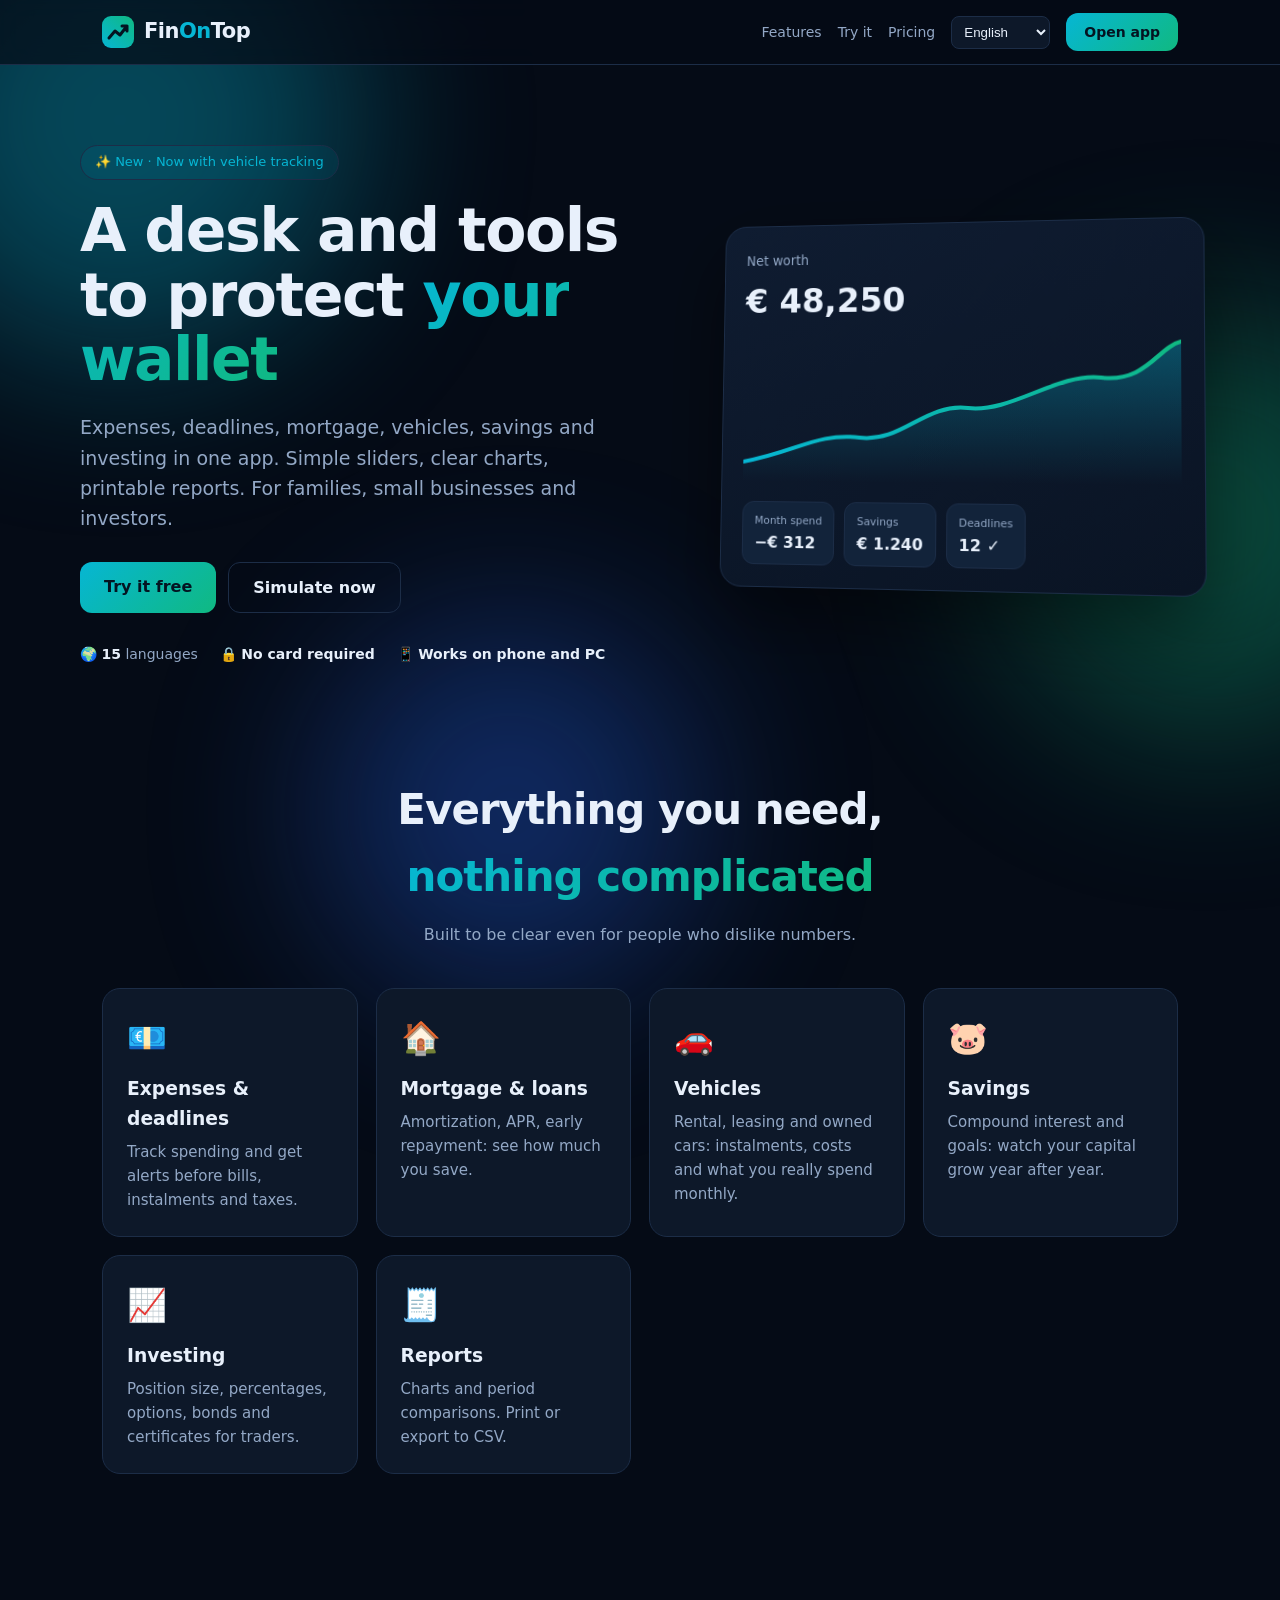
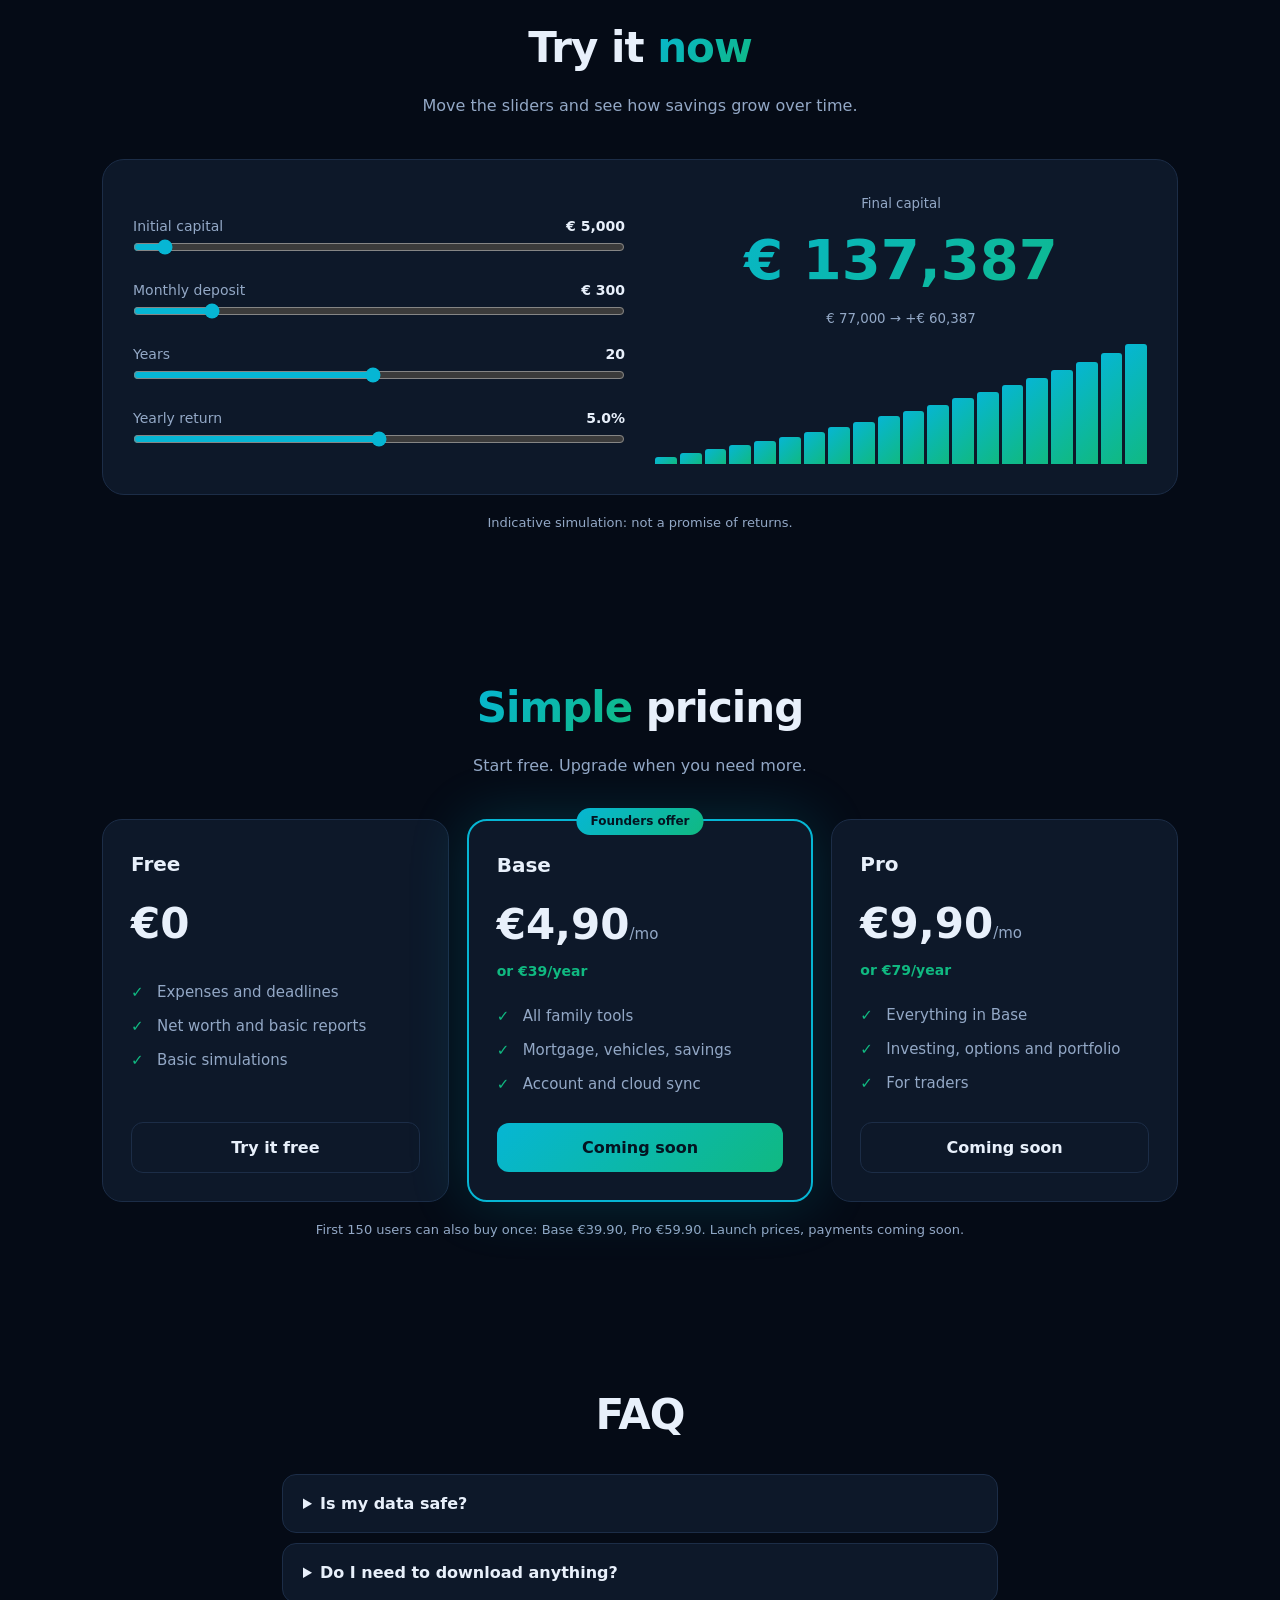
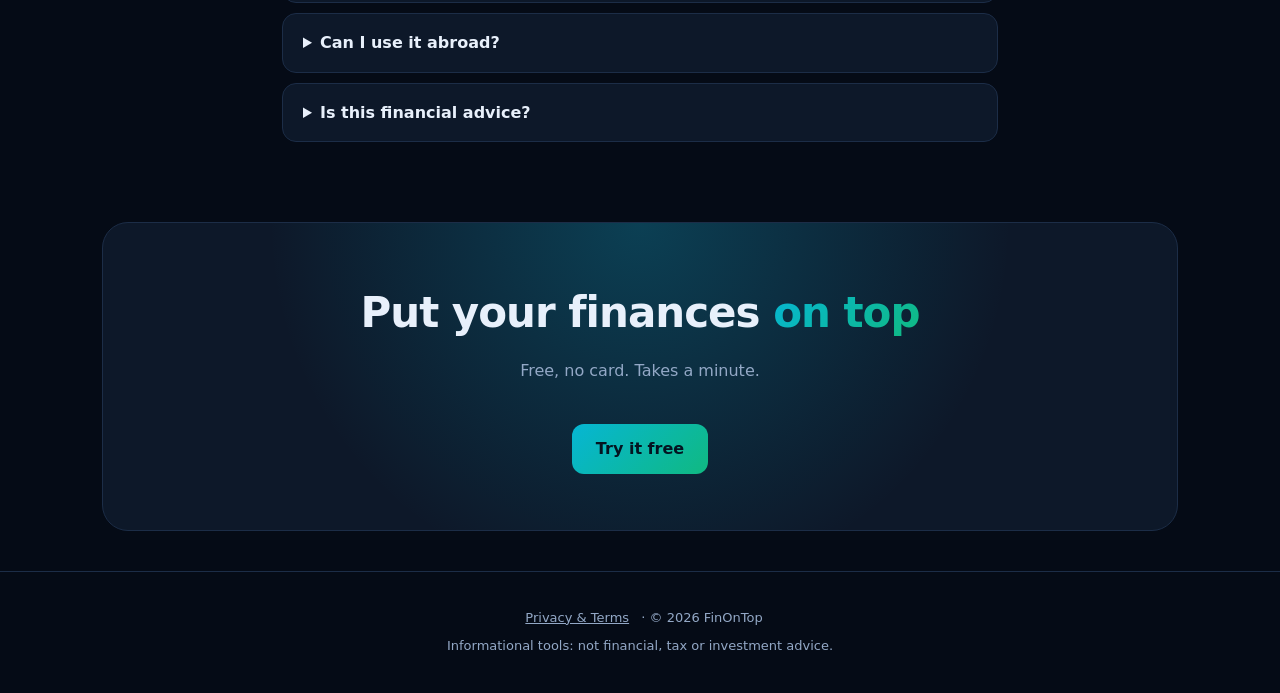
==== commit 8d54a1a6: "Landing: capitale iniziale nel simulatore" ====
--- a/index.html
+++ b/index.html
@@ -91,6 +91,7 @@
 
 <section id="try"><div class="w"><h2 class="rv" data-h="th"></h2><p class="sub rv" data-i="ts"></p>
 <div class="calc rv"><div>
+<label><span data-i="k5"></span><b id="v4"></b></label><input type="range" id="r4" min="0" max="100000" step="1000" value="5000">
 <label><span data-i="k1"></span><b id="v1"></b></label><input type="range" id="r1" min="0" max="2000" step="50" value="300">
 <label><span data-i="k2"></span><b id="v2"></b></label><input type="range" id="r2" min="1" max="40" value="20">
 <label><span data-i="k3"></span><b id="v3"></b></label><input type="range" id="r3" min="0" max="10" step="0.5" value="5"></div>
@@ -116,12 +117,12 @@
 
 <script>
 const D={
-it:{open:'Apri l\'app',n_f:'Funzioni',n_t:'Prova',n_p:'Prezzi',pill:'✨ Nuovo · Ora con gestione veicoli',h1:'Scrivania e strumenti<br>a protezione del <span>tuo portafoglio</span>',sub:'Spese, scadenze, mutuo, veicoli, risparmio e investimenti in un\'unica app. Cursori semplici, grafici chiari, report da stampare. Per famiglie, piccole attività e investitori.',cta1:'Prova gratis',cta2:'Simula subito',t1:'lingue',t2:'Nessuna carta richiesta',t3:'Funziona su telefono e PC',d1:'Patrimonio netto',c1:'Spese mese',c2:'Risparmio',c3:'Scadenze',fh:'Tutto quello che serve,<br><span>niente di complicato</span>',fs:'Pensata per essere chiara anche a chi non ama i numeri.',f1:'Spese e scadenze',f1d:'Registra le spese, ricevi un avviso prima di bollette, rate e tasse.',f2:'Mutuo e prestiti',f2d:'Piano di ammortamento, TAN/TAEG, estinzione anticipata: scopri quanto risparmi.',f3:'Veicoli',f3d:'Noleggio, leasing e auto di proprietà: rate, costi e quanto spendi davvero ogni mese.',f4:'Risparmio',f4d:'Interesse composto e obiettivi: guarda crescere il tuo capitale anno dopo anno.',f5:'Investimenti',f5d:'Size, percentuali, opzioni, BTP e certificati per chi fa trading.',f6:'Report',f6d:'Grafici e confronti tra periodi. Stampa o esporta in CSV.',th:'Prova <span>subito</span>',ts:'Muovi i cursori e guarda come cresce un risparmio nel tempo.',k1:'Versamento mensile',k2:'Anni',k3:'Rendimento annuo',k4:'Capitale finale',tn:'Simulazione indicativa: non è una promessa di rendimento.',ph:'Prezzi <span>semplici</span>',ps:'Parti gratis. Passa a un piano quando ti serve di più.',a1:'Spese e scadenze',a2:'Patrimonio e report base',a3:'Simulazioni di base',fnd:'Offerta fondatori',mo:'/mese',b1:'Tutti gli strumenti per la famiglia',b2:'Mutuo, veicoli, risparmio',b3:'Account e sincronizzazione cloud',b4:'Anche investimenti per i primi 150',soon:'Disponibile a breve',c1x:'Tutto il piano Base',c2x:'Investimenti, opzioni e portafoglio',c3x:'Per chi fa trading',pn:'Per i primi 150 utenti anche acquisto una tantum a €39,90. Prezzi di lancio, pagamenti in arrivo.',qh:'Domande frequenti',q1:'I miei dati sono al sicuro?',a_1:'I dati restano nel tuo browser. Se crei un account vengono sincronizzati su server europei (Francoforte).',q2:'Serve scaricare qualcosa?',a_2:'No. Funziona dal browser e puoi aggiungerla alla schermata Home come un\'app.',q3:'Posso usarla all\'estero?',a_3:'Sì: 15 lingue e 10 valute.',q4:'È una consulenza finanziaria?',a_4:'No. Sono strumenti di simulazione a scopo informativo.',eh:'Metti le tue finanze <span>sopra</span>',es:'Gratis, senza carta. Ci metti un minuto.',disc:'Strumenti informativi: non costituiscono consulenza finanziaria, fiscale o di investimento.'},
-en:{open:'Open app',n_f:'Features',n_t:'Try it',n_p:'Pricing',pill:'✨ New · Now with vehicle tracking',h1:'A desk and tools<br>to protect <span>your wallet</span>',sub:'Expenses, deadlines, mortgage, vehicles, savings and investing in one app. Simple sliders, clear charts, printable reports. For families, small businesses and investors.',cta1:'Try it free',cta2:'Simulate now',t1:'languages',t2:'No card required',t3:'Works on phone and PC',d1:'Net worth',c1:'Month spend',c2:'Savings',c3:'Deadlines',fh:'Everything you need,<br><span>nothing complicated</span>',fs:'Built to be clear even for people who dislike numbers.',f1:'Expenses & deadlines',f1d:'Track spending and get alerts before bills, instalments and taxes.',f2:'Mortgage & loans',f2d:'Amortization, APR, early repayment: see how much you save.',f3:'Vehicles',f3d:'Rental, leasing and owned cars: instalments, costs and what you really spend monthly.',f4:'Savings',f4d:'Compound interest and goals: watch your capital grow year after year.',f5:'Investing',f5d:'Position size, percentages, options, bonds and certificates for traders.',f6:'Reports',f6d:'Charts and period comparisons. Print or export to CSV.',th:'Try it <span>now</span>',ts:'Move the sliders and see how savings grow over time.',k1:'Monthly deposit',k2:'Years',k3:'Yearly return',k4:'Final capital',tn:'Indicative simulation: not a promise of returns.',ph:'<span>Simple</span> pricing',ps:'Start free. Upgrade when you need more.',a1:'Expenses and deadlines',a2:'Net worth and basic reports',a3:'Basic simulations',fnd:'Founders offer',mo:'/mo',b1:'All family tools',b2:'Mortgage, vehicles, savings',b3:'Account and cloud sync',b4:'Investing tools too for the first 150',soon:'Coming soon',c1x:'Everything in Base',c2x:'Investing, options and portfolio',c3x:'For traders',pn:'First 150 users can also buy once for €39.90. Launch prices, payments coming soon.',qh:'FAQ',q1:'Is my data safe?',a_1:'Data stays in your browser. If you create an account it syncs to EU servers (Frankfurt).',q2:'Do I need to download anything?',a_2:'No. It runs in the browser and you can add it to your Home screen like an app.',q3:'Can I use it abroad?',a_3:'Yes: 15 languages and 10 currencies.',q4:'Is this financial advice?',a_4:'No. These are simulation tools for information only.',eh:'Put your finances <span>on top</span>',es:'Free, no card. Takes a minute.',disc:'Informational tools: not financial, tax or investment advice.'},
-es:{open:'Abrir app',n_f:'Funciones',n_t:'Probar',n_p:'Precios',pill:'✨ Nuevo · Ahora con vehículos',h1:'Escritorio y herramientas<br>para proteger <span>tu cartera</span>',sub:'Gastos, vencimientos, hipoteca, vehículos, ahorro e inversión en una sola app. Controles simples, gráficos claros e informes imprimibles.',cta1:'Probar gratis',cta2:'Simular ahora',t1:'idiomas',t2:'Sin tarjeta',t3:'En móvil y PC',d1:'Patrimonio neto',c1:'Gasto mes',c2:'Ahorro',c3:'Vencimientos',fh:'Todo lo necesario,<br><span>nada complicado</span>',fs:'Clara incluso para quien no ama los números.',f1:'Gastos y vencimientos',f1d:'Registra gastos y recibe avisos antes de recibos y cuotas.',f2:'Hipoteca y préstamos',f2d:'Amortización, TAE y amortización anticipada.',f3:'Vehículos',f3d:'Renting, leasing y coches propios: cuotas y costes reales.',f4:'Ahorro',f4d:'Interés compuesto y objetivos.',f5:'Inversión',f5d:'Tamaño de posición, opciones, bonos y certificados.',f6:'Informes',f6d:'Gráficos y comparativas. Imprime o exporta CSV.',th:'Pruébalo <span>ya</span>',ts:'Mueve los controles y mira crecer tu ahorro.',k1:'Aportación mensual',k2:'Años',k3:'Rentabilidad anual',k4:'Capital final',tn:'Simulación orientativa: no garantiza rentabilidad.',ph:'Precios <span>simples</span>',ps:'Empieza gratis.',a1:'Gastos y vencimientos',a2:'Patrimonio e informes básicos',a3:'Simulaciones básicas',fnd:'Oferta fundadores',mo:'/mes',b1:'Todas las herramientas familiares',b2:'Hipoteca, vehículos, ahorro',b3:'Cuenta y sincronización',b4:'Inversión incluida para los primeros 150',soon:'Próximamente',c1x:'Todo lo de Base',c2x:'Inversión, opciones y cartera',c3x:'Para traders',pn:'Los primeros 150 también pueden pagar una vez 39,90 €. Precios de lanzamiento.',qh:'Preguntas frecuentes',q1:'¿Están seguros mis datos?',a_1:'Se guardan en tu navegador; con cuenta se sincronizan en servidores de la UE.',q2:'¿Hay que descargar algo?',a_2:'No, funciona en el navegador.',q3:'¿Puedo usarla en el extranjero?',a_3:'Sí: 15 idiomas y 10 divisas.',q4:'¿Es asesoramiento financiero?',a_4:'No, son herramientas informativas.',eh:'Pon tus finanzas <span>al día</span>',es:'Gratis, sin tarjeta.',disc:'Herramientas informativas: no son asesoramiento financiero, fiscal o de inversión.'},
-de:{open:'App öffnen',n_f:'Funktionen',n_t:'Testen',n_p:'Preise',pill:'✨ Neu · Jetzt mit Fahrzeugen',h1:'Schreibtisch und Werkzeuge<br>zum Schutz <span>deines Geldbeutels</span>',sub:'Ausgaben, Fristen, Hypothek, Fahrzeuge, Sparen und Investieren in einer App. Einfache Regler, klare Diagramme, druckbare Berichte.',cta1:'Gratis testen',cta2:'Jetzt simulieren',t1:'Sprachen',t2:'Keine Karte nötig',t3:'Handy und PC',d1:'Nettovermögen',c1:'Ausgaben Monat',c2:'Sparen',c3:'Fristen',fh:'Alles Nötige,<br><span>nichts Kompliziertes</span>',fs:'Auch für alle, die Zahlen nicht mögen.',f1:'Ausgaben & Fristen',f1d:'Ausgaben erfassen und rechtzeitig erinnert werden.',f2:'Hypothek & Kredite',f2d:'Tilgungsplan, Effektivzins, Sondertilgung.',f3:'Fahrzeuge',f3d:'Miete, Leasing und eigene Autos: Raten und echte Kosten.',f4:'Sparen',f4d:'Zinseszins und Sparziele.',f5:'Investieren',f5d:'Positionsgröße, Optionen, Anleihen, Zertifikate.',f6:'Berichte',f6d:'Diagramme und Vergleiche. Drucken oder CSV.',th:'Jetzt <span>ausprobieren</span>',ts:'Regler bewegen und Sparwachstum sehen.',k1:'Monatliche Einzahlung',k2:'Jahre',k3:'Jahresrendite',k4:'Endkapital',tn:'Unverbindliche Simulation, keine Renditezusage.',ph:'<span>Einfache</span> Preise',ps:'Kostenlos starten.',a1:'Ausgaben und Fristen',a2:'Vermögen und Basisberichte',a3:'Basis-Simulationen',fnd:'Gründerangebot',mo:'/Monat',b1:'Alle Familien-Tools',b2:'Hypothek, Fahrzeuge, Sparen',b3:'Konto und Cloud-Sync',b4:'Investment-Tools für die ersten 150',soon:'Demnächst',c1x:'Alles aus Base',c2x:'Investieren, Optionen, Portfolio',c3x:'Für Trader',pn:'Die ersten 150 können auch einmalig 39,90 € zahlen. Einführungspreise.',qh:'FAQ',q1:'Sind meine Daten sicher?',a_1:'Daten bleiben im Browser; mit Konto Sync auf EU-Servern.',q2:'Muss ich etwas installieren?',a_2:'Nein, läuft im Browser.',q3:'Auch im Ausland nutzbar?',a_3:'Ja: 15 Sprachen, 10 Währungen.',q4:'Ist das Anlageberatung?',a_4:'Nein, nur Informations-Tools.',eh:'Bring deine Finanzen <span>in Ordnung</span>',es:'Gratis, ohne Karte.',disc:'Informations-Tools: keine Finanz-, Steuer- oder Anlageberatung.'},
-fr:{open:'Ouvrir l\'app',n_f:'Fonctions',n_t:'Essayer',n_p:'Tarifs',pill:'✨ Nouveau · Désormais avec véhicules',h1:'Un bureau et des outils<br>pour protéger <span>votre portefeuille</span>',sub:'Dépenses, échéances, crédit, véhicules, épargne et investissement dans une seule app. Curseurs simples, graphiques clairs, rapports imprimables.',cta1:'Essai gratuit',cta2:'Simuler',t1:'langues',t2:'Sans carte',t3:'Mobile et PC',d1:'Patrimoine net',c1:'Dépenses mois',c2:'Épargne',c3:'Échéances',fh:'Tout le nécessaire,<br><span>rien de compliqué</span>',fs:'Claire même pour ceux qui n\'aiment pas les chiffres.',f1:'Dépenses et échéances',f1d:'Suivez vos dépenses et soyez alerté avant les échéances.',f2:'Crédit immobilier',f2d:'Amortissement, TAEG, remboursement anticipé.',f3:'Véhicules',f3d:'Location, leasing et voitures: mensualités et coûts réels.',f4:'Épargne',f4d:'Intérêts composés et objectifs.',f5:'Investissement',f5d:'Taille de position, options, obligations, certificats.',f6:'Rapports',f6d:'Graphiques et comparaisons. Imprimer ou CSV.',th:'Essayez <span>maintenant</span>',ts:'Bougez les curseurs et voyez l\'épargne croître.',k1:'Versement mensuel',k2:'Années',k3:'Rendement annuel',k4:'Capital final',tn:'Simulation indicative, sans promesse de rendement.',ph:'Tarifs <span>simples</span>',ps:'Commencez gratuitement.',a1:'Dépenses et échéances',a2:'Patrimoine et rapports de base',a3:'Simulations de base',fnd:'Offre fondateurs',mo:'/mois',b1:'Tous les outils famille',b2:'Crédit, véhicules, épargne',b3:'Compte et synchronisation',b4:'Investissement inclus pour les 150 premiers',soon:'Bientôt',c1x:'Tout Base',c2x:'Investissement, options, portefeuille',c3x:'Pour traders',pn:'Les 150 premiers peuvent aussi payer une fois 39,90 €. Tarifs de lancement.',qh:'FAQ',q1:'Mes données sont-elles sûres ?',a_1:'Elles restent dans votre navigateur; avec compte, synchro sur serveurs UE.',q2:'Faut-il installer quelque chose ?',a_2:'Non, dans le navigateur.',q3:'Utilisable à l\'étranger ?',a_3:'Oui: 15 langues, 10 devises.',q4:'Est-ce un conseil financier ?',a_4:'Non, outils informatifs.',eh:'Gardez vos finances <span>au top</span>',es:'Gratuit, sans carte.',disc:'Outils informatifs: pas de conseil financier, fiscal ou d\'investissement.'},
-pt:{open:'Abrir app',n_f:'Funções',n_t:'Testar',n_p:'Preços',pill:'✨ Novo · Agora com veículos',h1:'Secretária e ferramentas<br>para proteger <span>a sua carteira</span>',sub:'Despesas, prazos, financiamento, veículos, poupança e investimentos num só app. Controles simples, gráficos claros e relatórios para imprimir.',cta1:'Testar grátis',cta2:'Simular agora',t1:'idiomas',t2:'Sem cartão',t3:'Celular e PC',d1:'Patrimônio líquido',c1:'Gasto do mês',c2:'Poupança',c3:'Prazos',fh:'Tudo o que precisa,<br><span>nada complicado</span>',fs:'Clara até para quem não gosta de números.',f1:'Despesas e prazos',f1d:'Registre gastos e receba avisos antes dos vencimentos.',f2:'Financiamento',f2d:'Amortização, CET e amortização antecipada.',f3:'Veículos',f3d:'Aluguel, leasing e carros próprios: parcelas e custos reais.',f4:'Poupança',f4d:'Juros compostos e metas.',f5:'Investimentos',f5d:'Tamanho de posição, opções, títulos e certificados.',f6:'Relatórios',f6d:'Gráficos e comparações. Imprima ou CSV.',th:'Experimente <span>agora</span>',ts:'Mova os controles e veja a poupança crescer.',k1:'Aporte mensal',k2:'Anos',k3:'Rendimento anual',k4:'Capital final',tn:'Simulação indicativa, sem promessa de retorno.',ph:'Preços <span>simples</span>',ps:'Comece grátis.',a1:'Despesas e prazos',a2:'Patrimônio e relatórios básicos',a3:'Simulações básicas',fnd:'Oferta fundadores',mo:'/mês',b1:'Todas as ferramentas da família',b2:'Financiamento, veículos, poupança',b3:'Conta e sincronização',b4:'Investimentos para os primeiros 150',soon:'Em breve',c1x:'Tudo do Base',c2x:'Investimentos, opções e carteira',c3x:'Para traders',pn:'Os primeiros 150 também podem pagar uma vez €39,90. Preços de lançamento.',qh:'Perguntas frequentes',q1:'Meus dados estão seguros?',a_1:'Ficam no navegador; com conta, sincronizam em servidores da UE.',q2:'Preciso baixar algo?',a_2:'Não, funciona no navegador.',q3:'Posso usar no exterior?',a_3:'Sim: 15 idiomas e 10 moedas.',q4:'Isto é consultoria financeira?',a_4:'Não, são ferramentas informativas.',eh:'Coloque suas finanças <span>em dia</span>',es:'Grátis, sem cartão.',disc:'Ferramentas informativas: não são consultoria financeira, fiscal ou de investimento.'}};
+it:{k5:'Capitale iniziale',open:'Apri l\'app',n_f:'Funzioni',n_t:'Prova',n_p:'Prezzi',pill:'✨ Nuovo · Ora con gestione veicoli',h1:'Scrivania e strumenti<br>a protezione del <span>tuo portafoglio</span>',sub:'Spese, scadenze, mutuo, veicoli, risparmio e investimenti in un\'unica app. Cursori semplici, grafici chiari, report da stampare. Per famiglie, piccole attività e investitori.',cta1:'Prova gratis',cta2:'Simula subito',t1:'lingue',t2:'Nessuna carta richiesta',t3:'Funziona su telefono e PC',d1:'Patrimonio netto',c1:'Spese mese',c2:'Risparmio',c3:'Scadenze',fh:'Tutto quello che serve,<br><span>niente di complicato</span>',fs:'Pensata per essere chiara anche a chi non ama i numeri.',f1:'Spese e scadenze',f1d:'Registra le spese, ricevi un avviso prima di bollette, rate e tasse.',f2:'Mutuo e prestiti',f2d:'Piano di ammortamento, TAN/TAEG, estinzione anticipata: scopri quanto risparmi.',f3:'Veicoli',f3d:'Noleggio, leasing e auto di proprietà: rate, costi e quanto spendi davvero ogni mese.',f4:'Risparmio',f4d:'Interesse composto e obiettivi: guarda crescere il tuo capitale anno dopo anno.',f5:'Investimenti',f5d:'Size, percentuali, opzioni, BTP e certificati per chi fa trading.',f6:'Report',f6d:'Grafici e confronti tra periodi. Stampa o esporta in CSV.',th:'Prova <span>subito</span>',ts:'Muovi i cursori e guarda come cresce un risparmio nel tempo.',k1:'Versamento mensile',k2:'Anni',k3:'Rendimento annuo',k4:'Capitale finale',tn:'Simulazione indicativa: non è una promessa di rendimento.',ph:'Prezzi <span>semplici</span>',ps:'Parti gratis. Passa a un piano quando ti serve di più.',a1:'Spese e scadenze',a2:'Patrimonio e report base',a3:'Simulazioni di base',fnd:'Offerta fondatori',mo:'/mese',b1:'Tutti gli strumenti per la famiglia',b2:'Mutuo, veicoli, risparmio',b3:'Account e sincronizzazione cloud',b4:'Anche investimenti per i primi 150',soon:'Disponibile a breve',c1x:'Tutto il piano Base',c2x:'Investimenti, opzioni e portafoglio',c3x:'Per chi fa trading',pn:'Per i primi 150 utenti anche acquisto una tantum a €39,90. Prezzi di lancio, pagamenti in arrivo.',qh:'Domande frequenti',q1:'I miei dati sono al sicuro?',a_1:'I dati restano nel tuo browser. Se crei un account vengono sincronizzati su server europei (Francoforte).',q2:'Serve scaricare qualcosa?',a_2:'No. Funziona dal browser e puoi aggiungerla alla schermata Home come un\'app.',q3:'Posso usarla all\'estero?',a_3:'Sì: 15 lingue e 10 valute.',q4:'È una consulenza finanziaria?',a_4:'No. Sono strumenti di simulazione a scopo informativo.',eh:'Metti le tue finanze <span>sopra</span>',es:'Gratis, senza carta. Ci metti un minuto.',disc:'Strumenti informativi: non costituiscono consulenza finanziaria, fiscale o di investimento.'},
+en:{k5:'Initial capital',open:'Open app',n_f:'Features',n_t:'Try it',n_p:'Pricing',pill:'✨ New · Now with vehicle tracking',h1:'A desk and tools<br>to protect <span>your wallet</span>',sub:'Expenses, deadlines, mortgage, vehicles, savings and investing in one app. Simple sliders, clear charts, printable reports. For families, small businesses and investors.',cta1:'Try it free',cta2:'Simulate now',t1:'languages',t2:'No card required',t3:'Works on phone and PC',d1:'Net worth',c1:'Month spend',c2:'Savings',c3:'Deadlines',fh:'Everything you need,<br><span>nothing complicated</span>',fs:'Built to be clear even for people who dislike numbers.',f1:'Expenses & deadlines',f1d:'Track spending and get alerts before bills, instalments and taxes.',f2:'Mortgage & loans',f2d:'Amortization, APR, early repayment: see how much you save.',f3:'Vehicles',f3d:'Rental, leasing and owned cars: instalments, costs and what you really spend monthly.',f4:'Savings',f4d:'Compound interest and goals: watch your capital grow year after year.',f5:'Investing',f5d:'Position size, percentages, options, bonds and certificates for traders.',f6:'Reports',f6d:'Charts and period comparisons. Print or export to CSV.',th:'Try it <span>now</span>',ts:'Move the sliders and see how savings grow over time.',k1:'Monthly deposit',k2:'Years',k3:'Yearly return',k4:'Final capital',tn:'Indicative simulation: not a promise of returns.',ph:'<span>Simple</span> pricing',ps:'Start free. Upgrade when you need more.',a1:'Expenses and deadlines',a2:'Net worth and basic reports',a3:'Basic simulations',fnd:'Founders offer',mo:'/mo',b1:'All family tools',b2:'Mortgage, vehicles, savings',b3:'Account and cloud sync',b4:'Investing tools too for the first 150',soon:'Coming soon',c1x:'Everything in Base',c2x:'Investing, options and portfolio',c3x:'For traders',pn:'First 150 users can also buy once for €39.90. Launch prices, payments coming soon.',qh:'FAQ',q1:'Is my data safe?',a_1:'Data stays in your browser. If you create an account it syncs to EU servers (Frankfurt).',q2:'Do I need to download anything?',a_2:'No. It runs in the browser and you can add it to your Home screen like an app.',q3:'Can I use it abroad?',a_3:'Yes: 15 languages and 10 currencies.',q4:'Is this financial advice?',a_4:'No. These are simulation tools for information only.',eh:'Put your finances <span>on top</span>',es:'Free, no card. Takes a minute.',disc:'Informational tools: not financial, tax or investment advice.'},
+es:{k5:'Capital inicial',open:'Abrir app',n_f:'Funciones',n_t:'Probar',n_p:'Precios',pill:'✨ Nuevo · Ahora con vehículos',h1:'Escritorio y herramientas<br>para proteger <span>tu cartera</span>',sub:'Gastos, vencimientos, hipoteca, vehículos, ahorro e inversión en una sola app. Controles simples, gráficos claros e informes imprimibles.',cta1:'Probar gratis',cta2:'Simular ahora',t1:'idiomas',t2:'Sin tarjeta',t3:'En móvil y PC',d1:'Patrimonio neto',c1:'Gasto mes',c2:'Ahorro',c3:'Vencimientos',fh:'Todo lo necesario,<br><span>nada complicado</span>',fs:'Clara incluso para quien no ama los números.',f1:'Gastos y vencimientos',f1d:'Registra gastos y recibe avisos antes de recibos y cuotas.',f2:'Hipoteca y préstamos',f2d:'Amortización, TAE y amortización anticipada.',f3:'Vehículos',f3d:'Renting, leasing y coches propios: cuotas y costes reales.',f4:'Ahorro',f4d:'Interés compuesto y objetivos.',f5:'Inversión',f5d:'Tamaño de posición, opciones, bonos y certificados.',f6:'Informes',f6d:'Gráficos y comparativas. Imprime o exporta CSV.',th:'Pruébalo <span>ya</span>',ts:'Mueve los controles y mira crecer tu ahorro.',k1:'Aportación mensual',k2:'Años',k3:'Rentabilidad anual',k4:'Capital final',tn:'Simulación orientativa: no garantiza rentabilidad.',ph:'Precios <span>simples</span>',ps:'Empieza gratis.',a1:'Gastos y vencimientos',a2:'Patrimonio e informes básicos',a3:'Simulaciones básicas',fnd:'Oferta fundadores',mo:'/mes',b1:'Todas las herramientas familiares',b2:'Hipoteca, vehículos, ahorro',b3:'Cuenta y sincronización',b4:'Inversión incluida para los primeros 150',soon:'Próximamente',c1x:'Todo lo de Base',c2x:'Inversión, opciones y cartera',c3x:'Para traders',pn:'Los primeros 150 también pueden pagar una vez 39,90 €. Precios de lanzamiento.',qh:'Preguntas frecuentes',q1:'¿Están seguros mis datos?',a_1:'Se guardan en tu navegador; con cuenta se sincronizan en servidores de la UE.',q2:'¿Hay que descargar algo?',a_2:'No, funciona en el navegador.',q3:'¿Puedo usarla en el extranjero?',a_3:'Sí: 15 idiomas y 10 divisas.',q4:'¿Es asesoramiento financiero?',a_4:'No, son herramientas informativas.',eh:'Pon tus finanzas <span>al día</span>',es:'Gratis, sin tarjeta.',disc:'Herramientas informativas: no son asesoramiento financiero, fiscal o de inversión.'},
+de:{k5:'Startkapital',open:'App öffnen',n_f:'Funktionen',n_t:'Testen',n_p:'Preise',pill:'✨ Neu · Jetzt mit Fahrzeugen',h1:'Schreibtisch und Werkzeuge<br>zum Schutz <span>deines Geldbeutels</span>',sub:'Ausgaben, Fristen, Hypothek, Fahrzeuge, Sparen und Investieren in einer App. Einfache Regler, klare Diagramme, druckbare Berichte.',cta1:'Gratis testen',cta2:'Jetzt simulieren',t1:'Sprachen',t2:'Keine Karte nötig',t3:'Handy und PC',d1:'Nettovermögen',c1:'Ausgaben Monat',c2:'Sparen',c3:'Fristen',fh:'Alles Nötige,<br><span>nichts Kompliziertes</span>',fs:'Auch für alle, die Zahlen nicht mögen.',f1:'Ausgaben & Fristen',f1d:'Ausgaben erfassen und rechtzeitig erinnert werden.',f2:'Hypothek & Kredite',f2d:'Tilgungsplan, Effektivzins, Sondertilgung.',f3:'Fahrzeuge',f3d:'Miete, Leasing und eigene Autos: Raten und echte Kosten.',f4:'Sparen',f4d:'Zinseszins und Sparziele.',f5:'Investieren',f5d:'Positionsgröße, Optionen, Anleihen, Zertifikate.',f6:'Berichte',f6d:'Diagramme und Vergleiche. Drucken oder CSV.',th:'Jetzt <span>ausprobieren</span>',ts:'Regler bewegen und Sparwachstum sehen.',k1:'Monatliche Einzahlung',k2:'Jahre',k3:'Jahresrendite',k4:'Endkapital',tn:'Unverbindliche Simulation, keine Renditezusage.',ph:'<span>Einfache</span> Preise',ps:'Kostenlos starten.',a1:'Ausgaben und Fristen',a2:'Vermögen und Basisberichte',a3:'Basis-Simulationen',fnd:'Gründerangebot',mo:'/Monat',b1:'Alle Familien-Tools',b2:'Hypothek, Fahrzeuge, Sparen',b3:'Konto und Cloud-Sync',b4:'Investment-Tools für die ersten 150',soon:'Demnächst',c1x:'Alles aus Base',c2x:'Investieren, Optionen, Portfolio',c3x:'Für Trader',pn:'Die ersten 150 können auch einmalig 39,90 € zahlen. Einführungspreise.',qh:'FAQ',q1:'Sind meine Daten sicher?',a_1:'Daten bleiben im Browser; mit Konto Sync auf EU-Servern.',q2:'Muss ich etwas installieren?',a_2:'Nein, läuft im Browser.',q3:'Auch im Ausland nutzbar?',a_3:'Ja: 15 Sprachen, 10 Währungen.',q4:'Ist das Anlageberatung?',a_4:'Nein, nur Informations-Tools.',eh:'Bring deine Finanzen <span>in Ordnung</span>',es:'Gratis, ohne Karte.',disc:'Informations-Tools: keine Finanz-, Steuer- oder Anlageberatung.'},
+fr:{k5:'Capital initial',open:'Ouvrir l\'app',n_f:'Fonctions',n_t:'Essayer',n_p:'Tarifs',pill:'✨ Nouveau · Désormais avec véhicules',h1:'Un bureau et des outils<br>pour protéger <span>votre portefeuille</span>',sub:'Dépenses, échéances, crédit, véhicules, épargne et investissement dans une seule app. Curseurs simples, graphiques clairs, rapports imprimables.',cta1:'Essai gratuit',cta2:'Simuler',t1:'langues',t2:'Sans carte',t3:'Mobile et PC',d1:'Patrimoine net',c1:'Dépenses mois',c2:'Épargne',c3:'Échéances',fh:'Tout le nécessaire,<br><span>rien de compliqué</span>',fs:'Claire même pour ceux qui n\'aiment pas les chiffres.',f1:'Dépenses et échéances',f1d:'Suivez vos dépenses et soyez alerté avant les échéances.',f2:'Crédit immobilier',f2d:'Amortissement, TAEG, remboursement anticipé.',f3:'Véhicules',f3d:'Location, leasing et voitures: mensualités et coûts réels.',f4:'Épargne',f4d:'Intérêts composés et objectifs.',f5:'Investissement',f5d:'Taille de position, options, obligations, certificats.',f6:'Rapports',f6d:'Graphiques et comparaisons. Imprimer ou CSV.',th:'Essayez <span>maintenant</span>',ts:'Bougez les curseurs et voyez l\'épargne croître.',k1:'Versement mensuel',k2:'Années',k3:'Rendement annuel',k4:'Capital final',tn:'Simulation indicative, sans promesse de rendement.',ph:'Tarifs <span>simples</span>',ps:'Commencez gratuitement.',a1:'Dépenses et échéances',a2:'Patrimoine et rapports de base',a3:'Simulations de base',fnd:'Offre fondateurs',mo:'/mois',b1:'Tous les outils famille',b2:'Crédit, véhicules, épargne',b3:'Compte et synchronisation',b4:'Investissement inclus pour les 150 premiers',soon:'Bientôt',c1x:'Tout Base',c2x:'Investissement, options, portefeuille',c3x:'Pour traders',pn:'Les 150 premiers peuvent aussi payer une fois 39,90 €. Tarifs de lancement.',qh:'FAQ',q1:'Mes données sont-elles sûres ?',a_1:'Elles restent dans votre navigateur; avec compte, synchro sur serveurs UE.',q2:'Faut-il installer quelque chose ?',a_2:'Non, dans le navigateur.',q3:'Utilisable à l\'étranger ?',a_3:'Oui: 15 langues, 10 devises.',q4:'Est-ce un conseil financier ?',a_4:'Non, outils informatifs.',eh:'Gardez vos finances <span>au top</span>',es:'Gratuit, sans carte.',disc:'Outils informatifs: pas de conseil financier, fiscal ou d\'investissement.'},
+pt:{k5:'Capital inicial',open:'Abrir app',n_f:'Funções',n_t:'Testar',n_p:'Preços',pill:'✨ Novo · Agora com veículos',h1:'Secretária e ferramentas<br>para proteger <span>a sua carteira</span>',sub:'Despesas, prazos, financiamento, veículos, poupança e investimentos num só app. Controles simples, gráficos claros e relatórios para imprimir.',cta1:'Testar grátis',cta2:'Simular agora',t1:'idiomas',t2:'Sem cartão',t3:'Celular e PC',d1:'Patrimônio líquido',c1:'Gasto do mês',c2:'Poupança',c3:'Prazos',fh:'Tudo o que precisa,<br><span>nada complicado</span>',fs:'Clara até para quem não gosta de números.',f1:'Despesas e prazos',f1d:'Registre gastos e receba avisos antes dos vencimentos.',f2:'Financiamento',f2d:'Amortização, CET e amortização antecipada.',f3:'Veículos',f3d:'Aluguel, leasing e carros próprios: parcelas e custos reais.',f4:'Poupança',f4d:'Juros compostos e metas.',f5:'Investimentos',f5d:'Tamanho de posição, opções, títulos e certificados.',f6:'Relatórios',f6d:'Gráficos e comparações. Imprima ou CSV.',th:'Experimente <span>agora</span>',ts:'Mova os controles e veja a poupança crescer.',k1:'Aporte mensal',k2:'Anos',k3:'Rendimento anual',k4:'Capital final',tn:'Simulação indicativa, sem promessa de retorno.',ph:'Preços <span>simples</span>',ps:'Comece grátis.',a1:'Despesas e prazos',a2:'Patrimônio e relatórios básicos',a3:'Simulações básicas',fnd:'Oferta fundadores',mo:'/mês',b1:'Todas as ferramentas da família',b2:'Financiamento, veículos, poupança',b3:'Conta e sincronização',b4:'Investimentos para os primeiros 150',soon:'Em breve',c1x:'Tudo do Base',c2x:'Investimentos, opções e carteira',c3x:'Para traders',pn:'Os primeiros 150 também podem pagar uma vez €39,90. Preços de lançamento.',qh:'Perguntas frequentes',q1:'Meus dados estão seguros?',a_1:'Ficam no navegador; com conta, sincronizam em servidores da UE.',q2:'Preciso baixar algo?',a_2:'Não, funciona no navegador.',q3:'Posso usar no exterior?',a_3:'Sim: 15 idiomas e 10 moedas.',q4:'Isto é consultoria financeira?',a_4:'Não, são ferramentas informativas.',eh:'Coloque suas finanças <span>em dia</span>',es:'Grátis, sem cartão.',disc:'Ferramentas informativas: não são consultoria financeira, fiscal ou de investimento.'}};
 const P={it:['o €39/anno','o €79/anno','Per i primi 150 utenti anche acquisto una tantum: Base €39,90, Pro €59,90. Prezzi di lancio, pagamenti in arrivo.'],
 en:['or €39/year','or €79/year','First 150 users can also buy once: Base €39.90, Pro €59.90. Launch prices, payments coming soon.'],
 es:['o 39 €/año','o 79 €/año','Los primeros 150 también pueden pagar una vez: Base 39,90 €, Pro 59,90 €. Precios de lanzamiento.'],
@@ -139,12 +140,12 @@
 try{const s=JSON.parse(localStorage.getItem('app:v1')||'{}');s.lang=l;localStorage.setItem('app:v1',JSON.stringify(s))}catch(e){}
 calc()}
 $('lg').onchange=e=>setLang(e.target.value);
-function calc(){const m=+$('r1').value,y=+$('r2').value,r=+$('r3').value/100/12;let c=0,tot=0;const b=[];
+function calc(){const m=+$('r1').value,y=+$('r2').value,r=+$('r3').value/100/12;const c0=+$('r4').value;let c=c0,tot=c0;const b=[];
 for(let i=1;i<=y*12;i++){c=(c+m)*(1+r);tot+=m;if(i%12===0)b.push([c,tot])}
-$('v1').textContent=fmt(m);$('v2').textContent=y;$('v3').textContent=(r*1200).toFixed(1)+'%';
+$('v4').textContent=fmt(c0);$('v1').textContent=fmt(m);$('v2').textContent=y;$('v3').textContent=(r*1200).toFixed(1)+'%';
 $('res').textContent=fmt(c);$('det').textContent=fmt(tot)+' → +'+fmt(c-tot);
 const mx=Math.max(...b.map(x=>x[0]),1);$('bars').innerHTML=b.map(x=>`<i style="height:${x[0]/mx*100}%"></i>`).join('')}
-['r1','r2','r3'].forEach(i=>$(i).oninput=calc);
+['r1','r2','r3','r4'].forEach(i=>$(i).oninput=calc);
 let n=0;const tgt=48250,iv=setInterval(()=>{n+=tgt/45;if(n>=tgt){n=tgt;clearInterval(iv)}$('dn').textContent=fmt(n)},30);
 const io=new IntersectionObserver(es=>es.forEach(e=>{if(e.isIntersecting){e.target.classList.add('on');io.unobserve(e.target)}}),{threshold:.12});
 document.querySelectorAll('.rv').forEach(e=>io.observe(e));
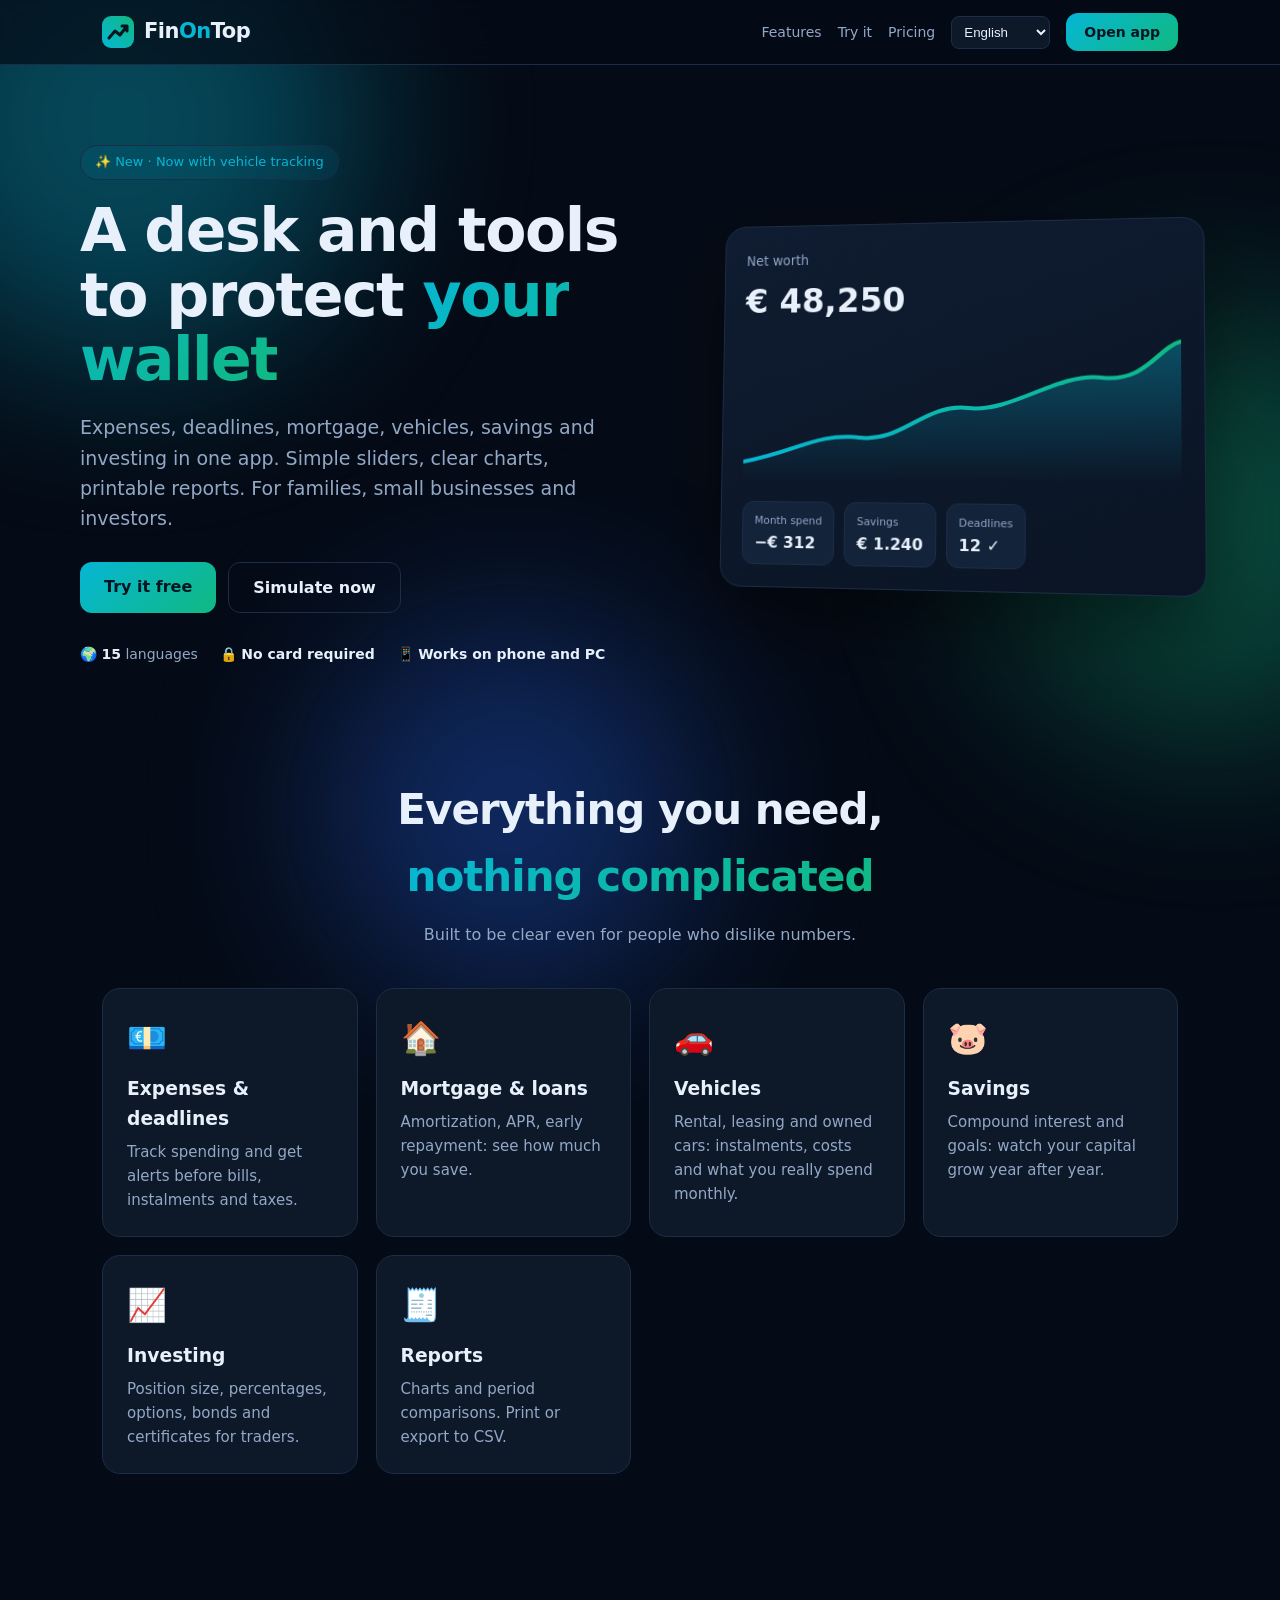
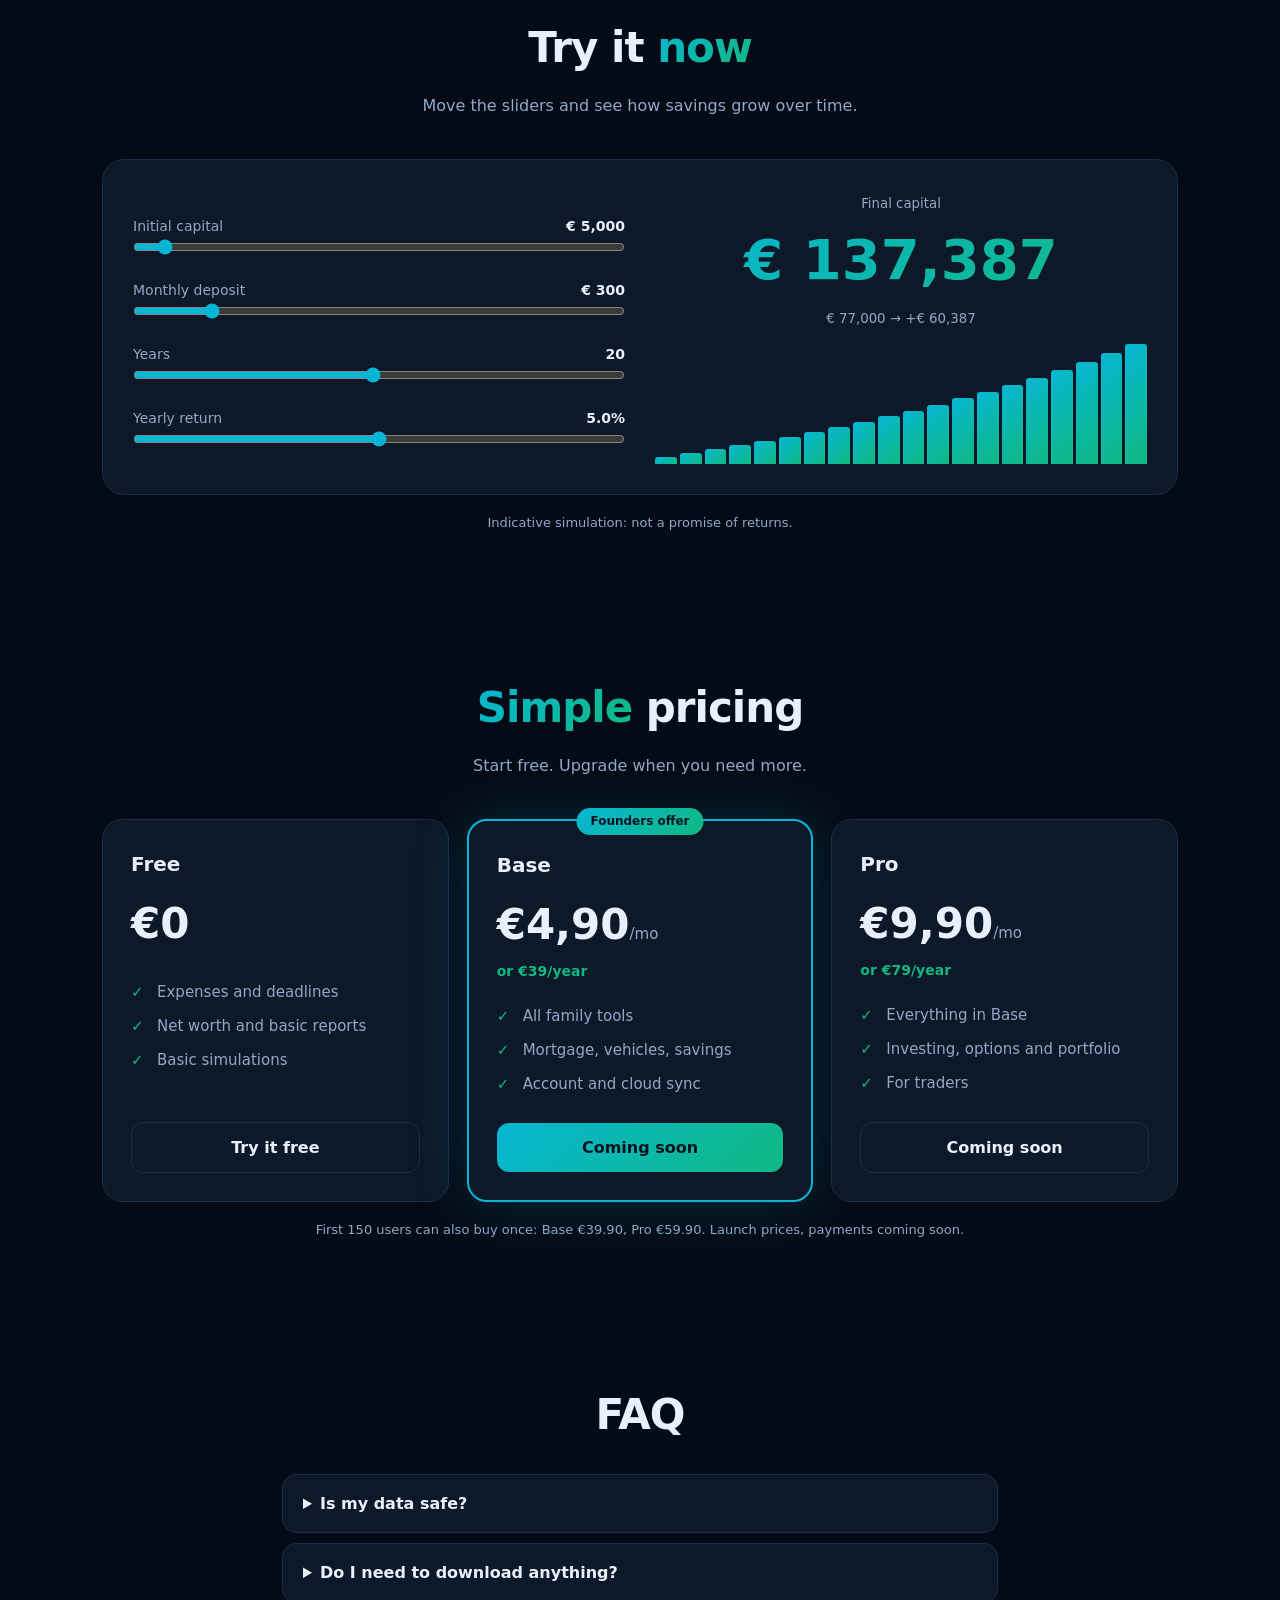
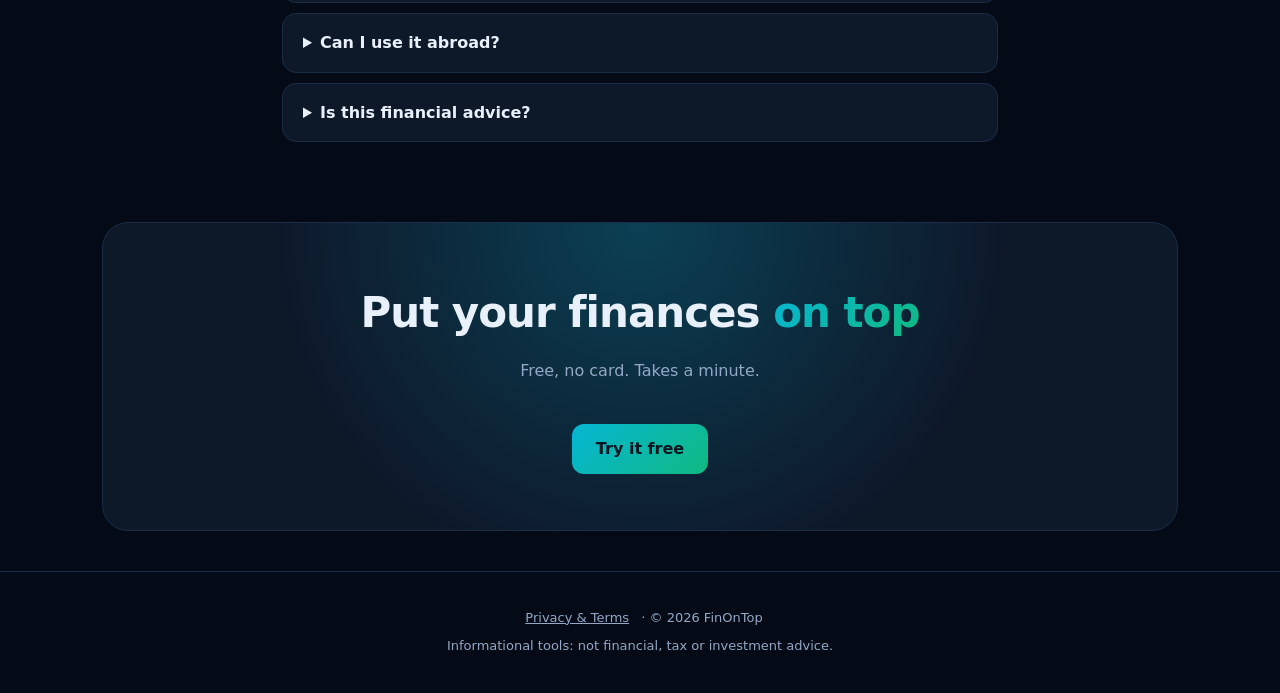
==== commit ec07f5a8: "Icone PNG sulla landing" ====
--- a/index.html
+++ b/index.html
@@ -2,7 +2,7 @@
 <html lang="it"><head><meta charset="utf-8"><meta name="viewport" content="width=device-width,initial-scale=1">
 <title>FinOnTop · Spese, mutuo, investimenti. Tutto sotto controllo.</title>
 <meta name="description" content="FinOnTop: l'app per famiglie, piccole attività e investitori. Spese, scadenze, mutuo, veicoli, risparmio e investimenti con simulazioni e grafici. 15 lingue.">
-<meta name="theme-color" content="#050b16">
+<meta name="theme-color" content="#050b16"><link rel="icon" type="image/png" sizes="192x192" href="icon-192.png"><link rel="icon" type="image/png" sizes="512x512" href="icon-512.png"><link rel="apple-touch-icon" href="apple-touch-icon.png">
 <link rel="icon" href="data:image/svg+xml,%3Csvg xmlns=%27http://www.w3.org/2000/svg%27 viewBox=%270 0 32 32%27%3E%3Cdefs%3E%3ClinearGradient id=%27g%27 x1=%270%27 y1=%271%27 x2=%271%27 y2=%270%27%3E%3Cstop offset=%270%27 stop-color=%27%2306b6d4%27/%3E%3Cstop offset=%271%27 stop-color=%27%2310b981%27/%3E%3C/linearGradient%3E%3C/defs%3E%3Crect width=%2732%27 height=%2732%27 rx=%279%27 fill=%27url(%23g)%27/%3E%3Cpath d=%27M7 22l6-7 5 4 7-9M20 10h5v5%27 stroke=%27%23041421%27 stroke-width=%273%27 fill=%27none%27 stroke-linecap=%27round%27 stroke-linejoin=%27round%27/%3E%3C/svg%3E">
 <style>
 *{box-sizing:border-box;margin:0}html{scroll-behavior:smooth}
